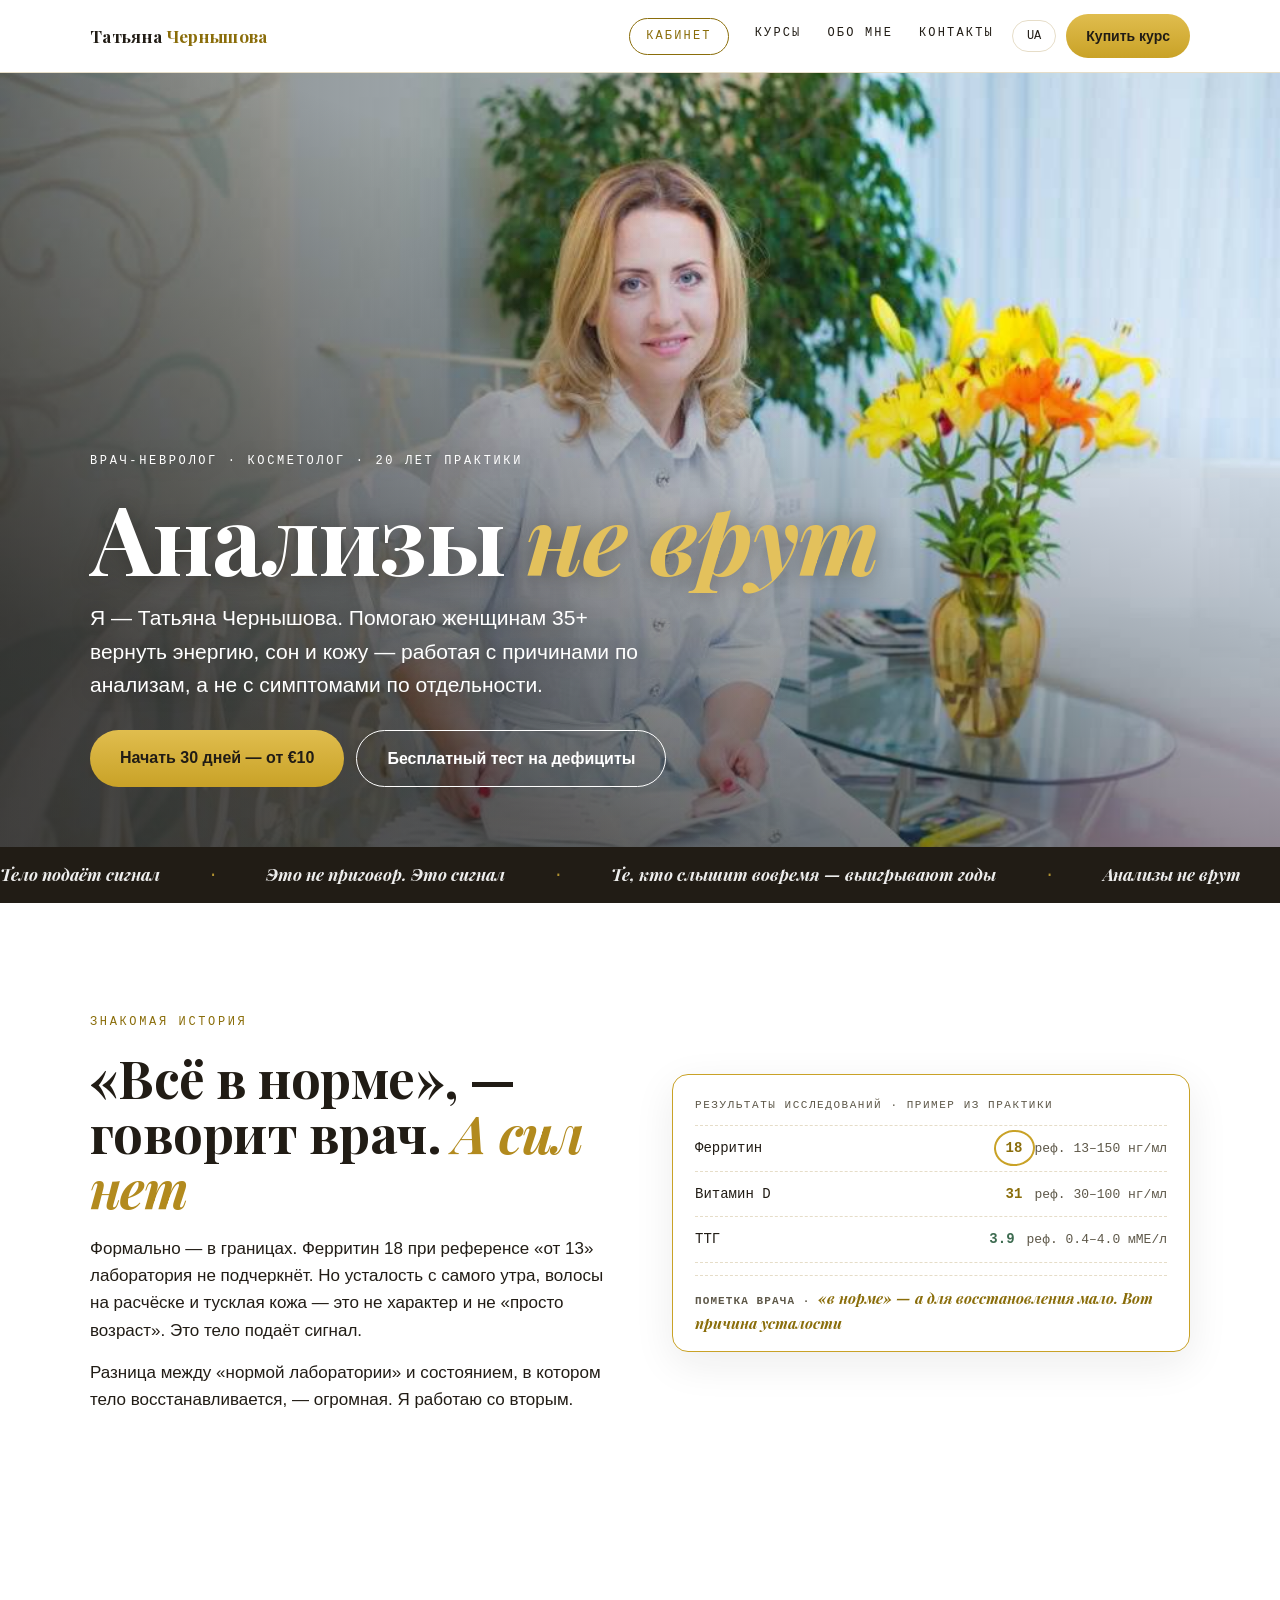
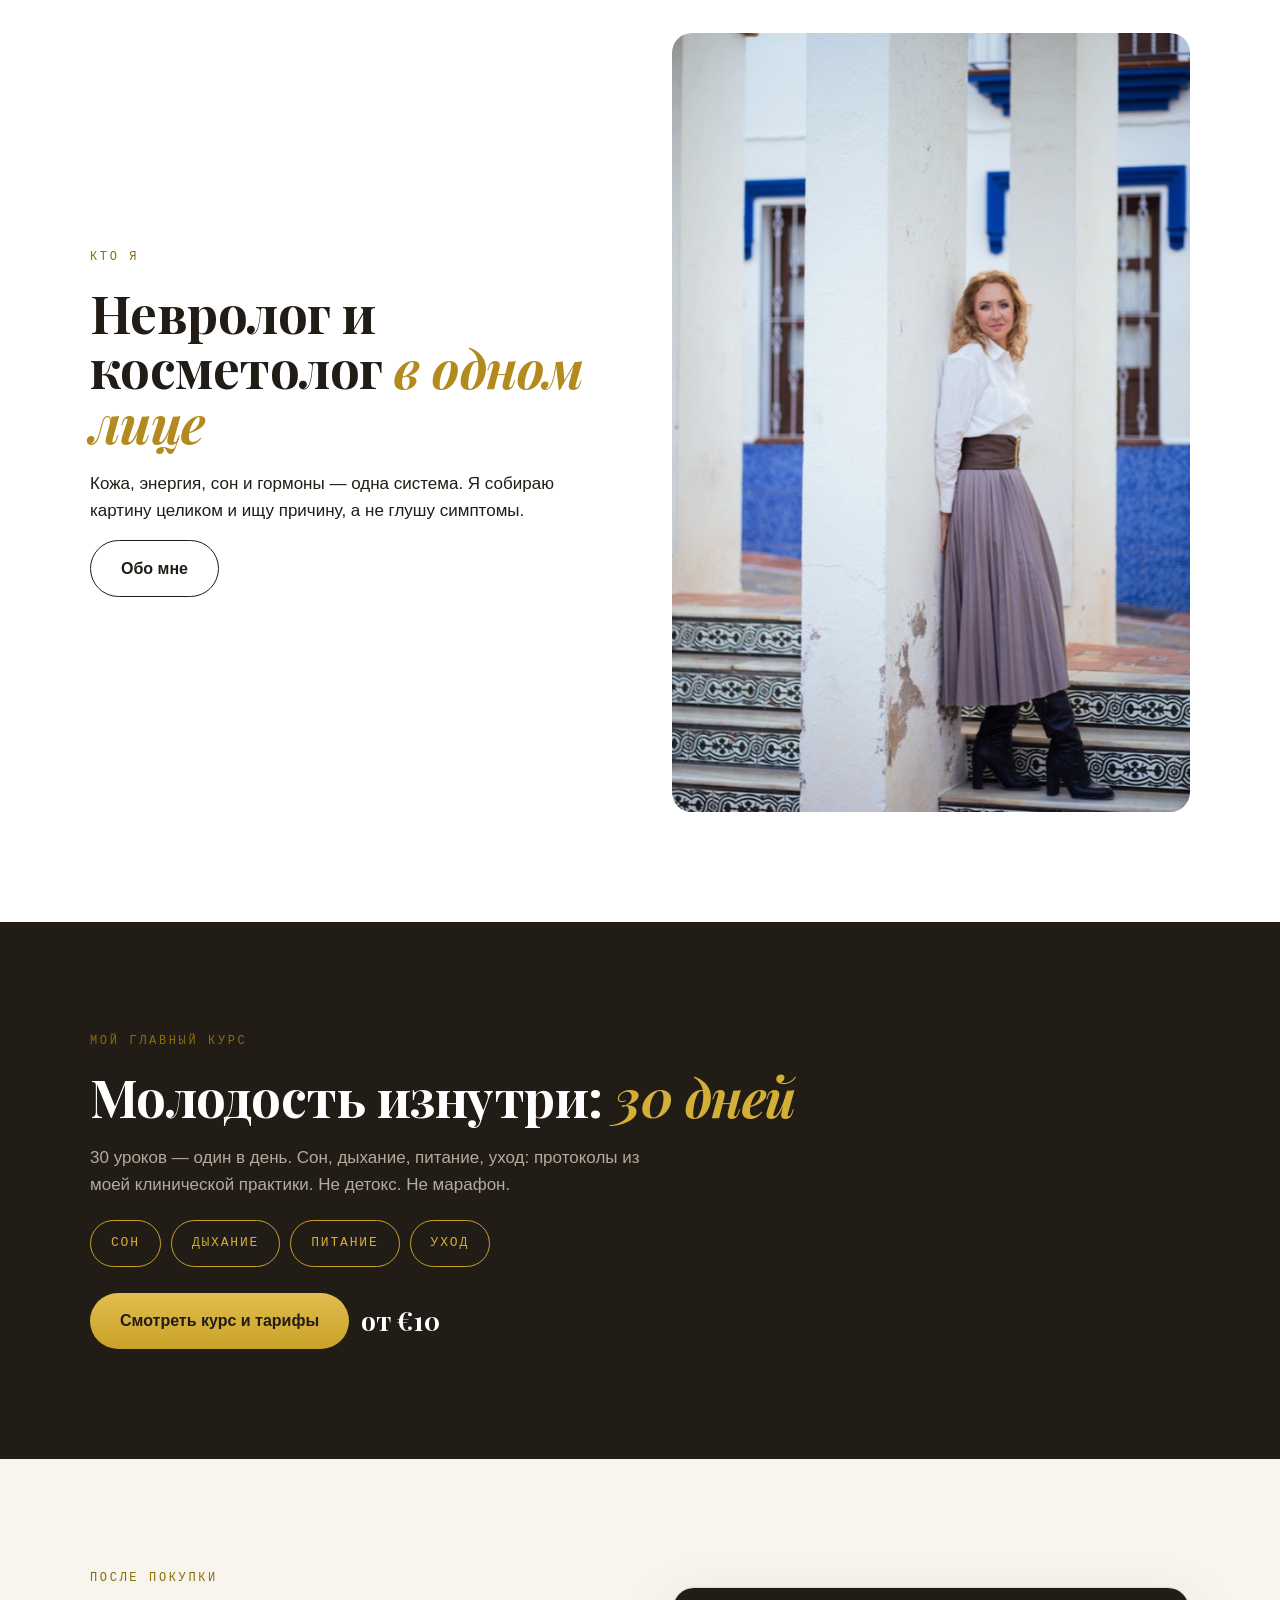
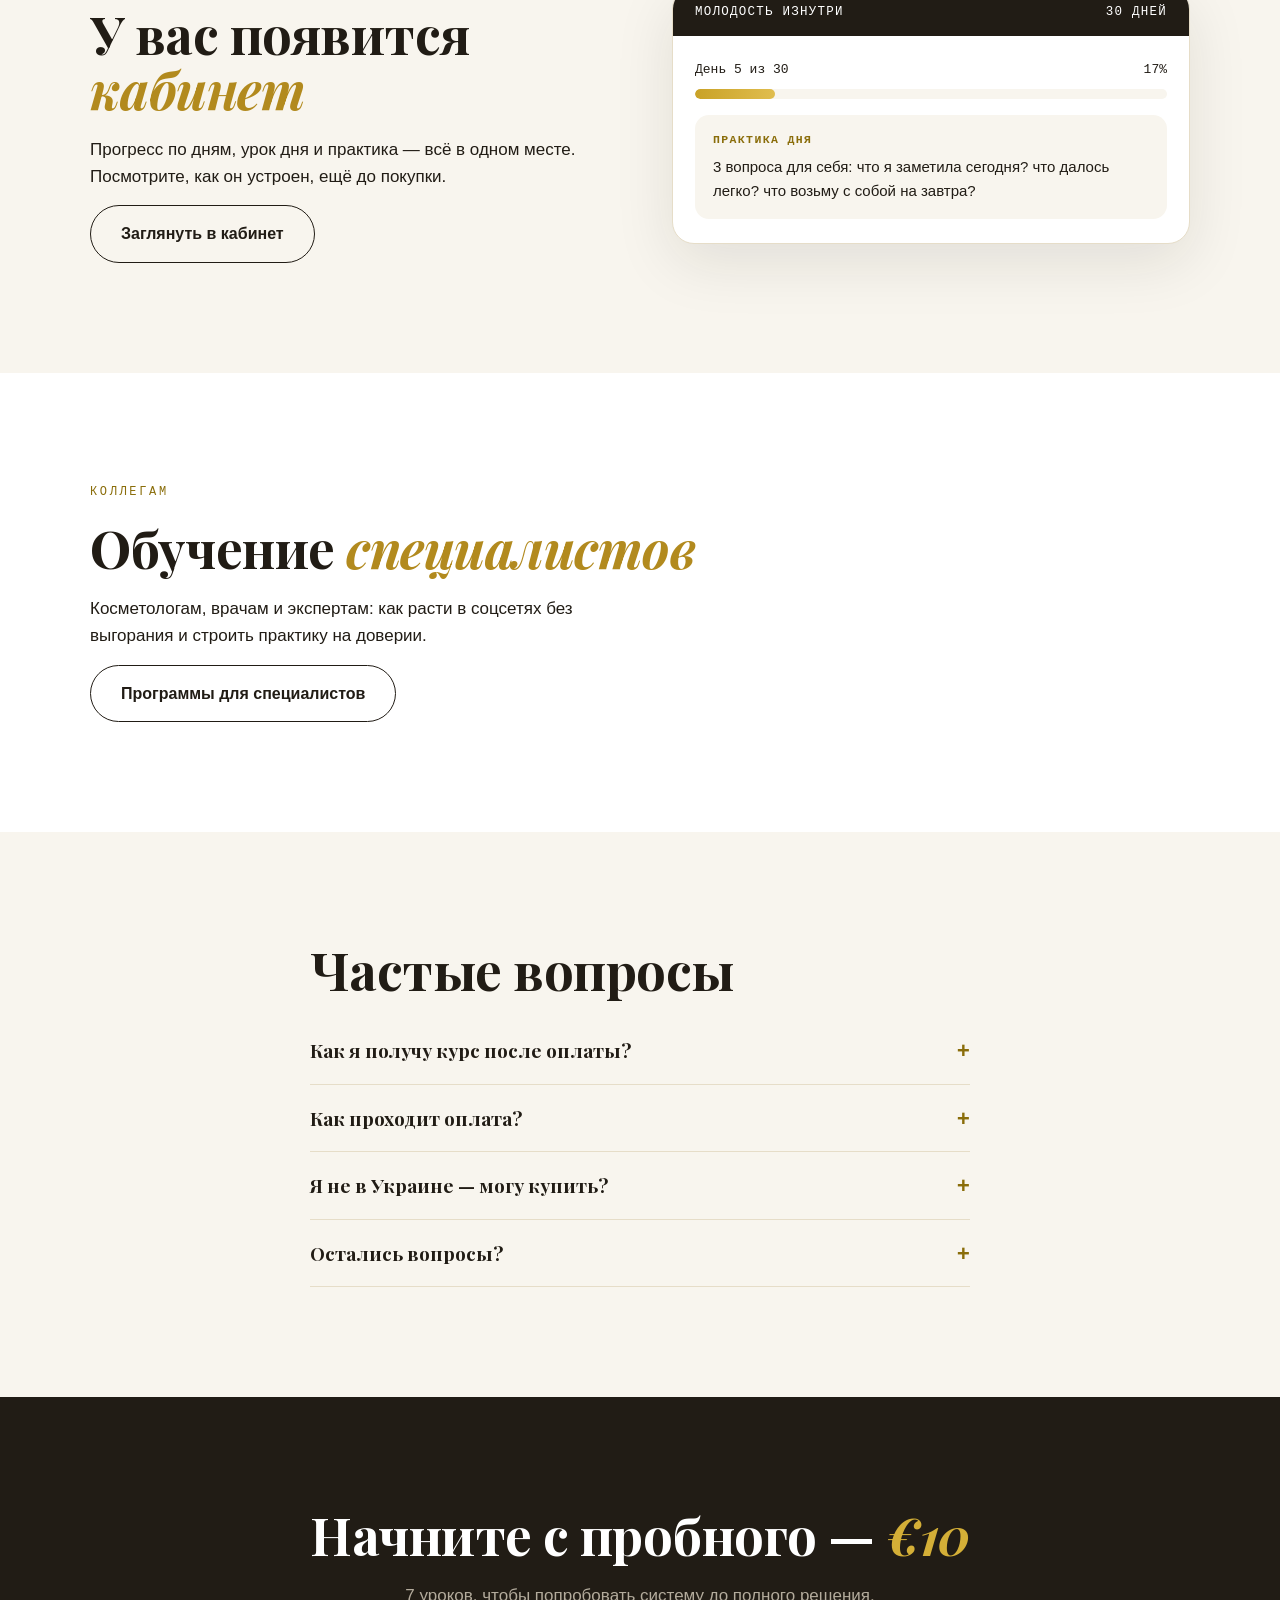
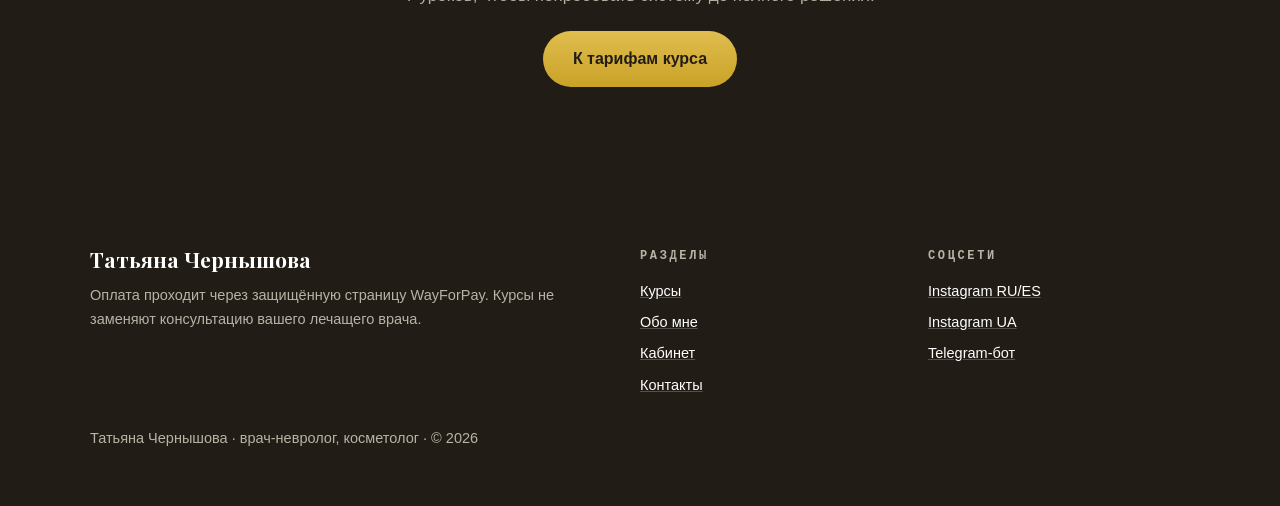
==== site/index.html @ 239d8d68 "Design signature (doctor's gold annotation on lab report) + CRO quick wins: price in hero CTA, fit/n" ====
<!DOCTYPE html>
<html lang="ru">
<head>
<meta charset="utf-8">
<meta name="viewport" content="width=device-width, initial-scale=1">
<title>Татьяна Чернышова — врач anti-age медицины</title>
<meta name="description" content="Врач-невролог и косметолог, 20 лет практики. Курсы и протоколы: энергия, сон, кожа — работа с причинами по анализам.">
<meta property="og:title" content="Татьяна Чернышова — врач anti-age медицины">
<meta property="og:description" content="Анализы не врут. Курс «Молодость изнутри: 30 дней» — протоколы из клинической практики.">
<meta property="og:image" content="https://andrii31che.github.io/chernyshova-shop/site/img/hero.jpg">
<meta property="og:url" content="https://andrii31che.github.io/chernyshova-shop/site/">
<meta property="og:type" content="website">
<link rel="icon" href="data:image/svg+xml,<svg xmlns='http://www.w3.org/2000/svg' viewBox='0 0 100 100'><text y='.9em' font-size='90'>🩺</text></svg>">
<link rel="icon" type="image/png" sizes="64x64" href="img/favicon.png">
<link rel="preload" href="fonts/playfair-normal-cyrillic.woff2" as="font" type="font/woff2" crossorigin>
<link rel="preload" href="fonts/playfair-normal-latin.woff2" as="font" type="font/woff2" crossorigin>
<link rel="stylesheet" href="style.css">
</head>
<body data-page="home">

<header class="top"><div class="wrap top-in">
  <a class="logo" data-keep-lang href="index.html">Татьяна <span>Чернышова</span></a>
  <nav class="main">
    <a class="nav-cab" data-keep-lang data-i18n="nav_cabinet" href="cabinet.html">Кабинет</a>
    <a data-keep-lang data-i18n="nav_courses" href="courses.html">Курсы</a>
    <a data-keep-lang data-i18n="nav_about" href="about.html">Обо мне</a>
    <a data-keep-lang data-i18n="nav_contacts" href="contacts.html">Контакты</a>
  </nav>
  <div class="top-cta">
    <button class="lang-t" id="lang-t" onclick="toggleLang()">UA</button>
    <a class="btn sm" data-keep-lang data-i18n="nav_buy" href="courses.html#tariffs">Купить курс</a>
    <button class="burger" onclick="openSheet()" aria-label="Меню"><i></i><i></i><i></i></button>
  </div>
</div></header>
<div class="sheet" id="sheet">
  <button class="close" onclick="closeSheet()" aria-label="Закрыть">×</button>
  <button class="lang-t" onclick="toggleLang()">UA</button>
  <a class="nav-cab" data-keep-lang data-i18n="nav_cabinet" href="cabinet.html">Кабинет</a>
  <a data-keep-lang data-i18n="nav_courses" href="courses.html">Курсы</a>
  <a data-keep-lang data-i18n="nav_about" href="about.html">Обо мне</a>
  <a data-keep-lang data-i18n="nav_contacts" href="contacts.html">Контакты</a>
</div>

<!-- hero: атмосферный кадр — лицо и кабинет, по паттерну топ-клиник -->
<div class="hero-full">
  <img class="bg" src="img/hero.jpg" alt="Татьяна Чернышова в своём кабинете" fetchpriority="high">
  <div class="wrap inner">
    <div class="eyebrow rise" data-i18n="h_eyebrow">Врач-невролог · косметолог · 20 лет практики</div>
    <h1 class="rise d1" data-i18n="h_h1">Анализы <em class="acc">не врут</em></h1>
    <p class="lead rise d2" data-i18n="h_lead">Я — Татьяна Чернышова. Помогаю женщинам 35+ вернуть энергию, сон и кожу — работая с причинами по анализам, а не с симптомами по отдельности.</p>
    <div class="cta-row rise d3">
      <a class="btn" data-keep-lang data-i18n="h_cta1" href="courses.html#tariffs">Начать 30 дней — от €10</a>
      <a class="btn ghost" data-i18n="h_cta2" href="https://t.me/dr_chernyshova_bot" target="_blank" rel="noopener" onclick="track('site_bot_click','hero')">Бесплатный тест на дефициты</a>
    </div>
  </div>
</div>

<!-- бегущая строка фирменных фраз -->
<div class="marquee" aria-hidden="true"><div class="track">
  <span data-i18n="mq2">Тело подаёт сигнал</span><b>·</b><span data-i18n="mq3">Это не приговор. Это сигнал</span><b>·</b><span data-i18n="mq4">Те, кто слышит вовремя — выигрывают годы</span><b>·</b><span data-i18n="mq1">Анализы не врут</span><b>·</b>
  <span data-i18n="mq2">Тело подаёт сигнал</span><b>·</b><span data-i18n="mq3">Это не приговор. Это сигнал</span><b>·</b><span data-i18n="mq4">Те, кто слышит вовремя — выигрывают годы</span><b>·</b><span data-i18n="mq1">Анализы не врут</span><b>·</b>
</div></div>

<!-- сигнатура: бланк анализов -->
<section>
  <div class="wrap split">
    <div>
      <div class="eyebrow" data-i18n="b_eyebrow">Знакомая история</div>
      <h2 data-i18n="b_h2">«Всё в норме», — говорит врач. <em class="acc">А сил нет</em></h2>
      <p data-i18n="b_p1">Формально — в границах. Ферритин 18 при референсе «от 13» лаборатория не подчеркнёт. Но усталость с самого утра, волосы на расчёске и тусклая кожа — это не характер и не «просто возраст». Это тело подаёт сигнал.</p>
      <p data-i18n="b_p2">Разница между «нормой лаборатории» и состоянием, в котором тело восстанавливается, — огромная. Я работаю со вторым.</p>
    </div>
    <div class="blank" aria-label="Пример бланка анализов">
      <div class="blank-head" data-i18n="b_head">Результаты исследований · пример из практики</div>
      <div class="blank-row"><span class="name" data-i18n="b_r1">Ферритин</span><span class="val low mark-val">18</span><span class="ref" data-i18n="b_ref1">реф. 13–150 нг/мл</span></div>
      <div class="blank-row"><span class="name" data-i18n="b_r2">Витамин D</span><span class="val low">31</span><span class="ref" data-i18n="b_ref2">реф. 30–100 нг/мл</span></div>
      <div class="blank-row"><span class="name" data-i18n="b_r3">ТТГ</span><span class="val ok">3.9</span><span class="ref" data-i18n="b_ref3">реф. 0.4–4.0 мМЕ/л</span></div>
      <p class="blank-note" data-i18n="b_note"><b>ПОМЕТКА ВРАЧА · </b> «в норме» — а для восстановления мало. Вот причина усталости</p>
    </div>
  </div>
</section>

<!-- о Татьяне тизер -->
<section>
  <div class="wrap split">
    <div>
      <div class="eyebrow" data-i18n="ab_eyebrow">Кто я</div>
      <h2 data-i18n="ab_h2">Невролог и косметолог <em class="acc">в одном лице</em></h2>
      <p data-i18n="ab_p">Кожа, энергия, сон и гормоны — одна система. Я собираю картину целиком и ищу причину, а не глушу симптомы.</p>
      <a class="btn ghost" data-keep-lang data-i18n="ab_btn" href="about.html">Обо мне</a>
    </div>
    <img src="img/about.jpg" alt="Татьяна Чернышова" style="border-radius:20px" loading="lazy">
  </div>
</section>

<!-- флагман -->
<section class="dark">
  <div class="wrap">
    <div class="eyebrow" data-i18n="fc_eyebrow">Мой главный курс</div>
    <h2 data-i18n="fc_h2">Молодость изнутри: <em class="acc">30 дней</em></h2>
    <p class="muted" style="max-width:560px" data-i18n="fc_p">30 уроков — один в день. Сон, дыхание, питание, уход: протоколы из моей клинической практики. Не детокс. Не марафон.</p>
    <div class="chips" style="margin-top:22px">
      <span class="chip" data-i18n="ch1">Сон</span><span class="chip" data-i18n="ch2">Дыхание</span><span class="chip" data-i18n="ch3">Питание</span><span class="chip" data-i18n="ch4">Уход</span>
    </div>
    <div class="cta-row" style="margin-top:26px; align-items:center">
      <a class="btn" data-keep-lang data-i18n="fc_btn" href="courses.html#tariffs">Смотреть курс и тарифы</a>
      <span class="display" style="font-size:26px" data-i18n="fc_price">от €10</span>
    </div>
  </div>
</section>

<!-- кабинет-тизер -->
<section class="tone">
  <div class="wrap split">
    <div>
      <div class="eyebrow" data-i18n="cabt_eyebrow">После покупки</div>
      <h2 data-i18n="cabt_h2">У вас появится <em class="acc">кабинет</em></h2>
      <p data-i18n="cabt_p">Прогресс по дням, урок дня и практика — всё в одном месте. Посмотрите, как он устроен, ещё до покупки.</p>
      <a class="btn ghost" data-keep-lang data-i18n="cabt_btn" href="cabinet.html">Заглянуть в кабинет</a>
    </div>
    <div class="cab-shell" aria-hidden="true">
      <div class="cab-bar"><span>Молодость изнутри</span><span>30 дней</span></div>
      <div class="cab-body">
        <div class="prog-label"><span data-i18n="k_day">День 5 из 30</span><span>17%</span></div>
        <div class="prog"><i style="width:17%"></i></div>
        <div class="hw"><b data-i18n="k_hw_b">Практика дня</b><span data-i18n="k_hw">3 вопроса для себя: что я заметила сегодня? что далось легко? что возьму с собой на завтра?</span></div>
      </div>
    </div>
  </div>
</section>


<!-- отзывы: включаются флагом SHOW_REVIEWS, когда придут реальные -->
<section id="reviews-sec" class="tone" hidden>
  <div class="wrap">
    <div class="eyebrow" data-i18n="r_eyebrow">Отзывы</div>
    <h2 data-i18n="r_h2">Что говорят <em class="acc">после курса</em></h2>
    <div class="tariffs" id="reviews-grid"></div>
  </div>
</section>

<!-- для специалистов -->
<section>
  <div class="wrap">
    <div class="eyebrow" data-i18n="pro_eyebrow">Коллегам</div>
    <h2 data-i18n="pro_h2">Обучение <em class="acc">специалистов</em></h2>
    <p style="max-width:560px" data-i18n="pro_p">Косметологам, врачам и экспертам: как расти в соцсетях без выгорания и строить практику на доверии.</p>
    <a class="btn ghost" data-keep-lang data-i18n="pro_btn" href="courses.html#pro">Программы для специалистов</a>
  </div>
</section>

<!-- FAQ -->
<section class="tone">
  <div class="wrap narrow faq">
    <h2 data-i18n="faq_h2">Частые вопросы</h2>
    <details><summary data-i18n="faq1_q">Как я получу курс после оплаты?</summary><p data-i18n="faq1_a">Доступ приходит в Telegram. Если после оплаты что-то не пришло — напишите в бот, разберёмся в тот же день.</p></details>
    <details><summary data-i18n="faq2_q">Как проходит оплата?</summary><p data-i18n="faq2_a">Банковской картой через защищённую страницу WayForPay. Данные карты видит только платёжная система.</p></details>
    <details><summary data-i18n="faq3_q">Я не в Украине — могу купить?</summary><p data-i18n="faq3_a">Оплата — банковской картой через WayForPay. Если карта из вашей страны не проходит — напишите в бот, подберём способ.</p></details>
    <details><summary data-i18n="faq4_q">Остались вопросы?</summary><p data-i18n="faq4_a">Напишите в бот — я или моя команда ответим.</p></details>
  </div>
</section>

<section class="dark">
  <div class="wrap" style="text-align:center">
    <h2 data-i18n="fin_h2">Начните с пробного — <em class="acc">€10</em></h2>
    <p class="muted" style="max-width:520px; margin:0 auto 22px" data-i18n="fin_p">7 уроков, чтобы попробовать систему до полного решения.</p>
    <a class="btn" data-keep-lang data-i18n="fin_btn" href="courses.html#tariffs">К тарифам курса</a>
  </div>
</section>

<footer>
  <div class="wrap">
    <div class="cols">
      <div>
        <div class="f-logo">Татьяна Чернышова</div>
        <p style="margin-top:8px" data-i18n="f_note">Оплата проходит через защищённую страницу WayForPay. Курсы не заменяют консультацию вашего лечащего врача.</p>
      </div>
      <div>
        <b class="eyebrow eyebrow--dim" data-i18n="f_nav">Разделы</b>
        <ul>
          <li><a data-keep-lang data-i18n="nav_courses" href="courses.html">Курсы</a></li>
          <li><a data-keep-lang data-i18n="nav_about" href="about.html">Обо мне</a></li>
          <li><a data-keep-lang data-i18n="nav_cabinet" href="cabinet.html">Кабинет</a></li>
          <li><a data-keep-lang data-i18n="nav_contacts" href="contacts.html">Контакты</a></li>
        </ul>
      </div>
      <div>
        <b class="eyebrow eyebrow--dim" data-i18n="f_soc">Соцсети</b>
        <ul>
          <li><a href="https://www.instagram.com/doctor.chernyshova_spain" target="_blank" rel="noopener">Instagram RU/ES</a></li>
          <li><a href="https://www.instagram.com/doctor.chernyshovatatiana" target="_blank" rel="noopener">Instagram UA</a></li>
          <li><a href="https://t.me/dr_chernyshova_bot" target="_blank" rel="noopener" onclick="track('site_bot_click','footer')">Telegram-бот</a></li>
        </ul>
      </div>
    </div>
    <p>Татьяна Чернышова · врач-невролог, косметолог · © 2026</p>
  </div>
</footer>

<script src="app.js"></script>
<script>
/* Отзывы: SHOW_REVIEWS=true когда Татьяна пришлёт реальные (заменить тексты!) */
const SHOW_REVIEWS = false;
const REVIEWS = {
  ru: [
    { q: "Пришла из-за усталости и выпадения волос. Через месяц по протоколу ферритин с 18 до 47, энергия вернулась. Впервые врач объяснил, ЧТО значат мои анализы.", a: "Елена, 44", demo: true },
    { q: "Думала, отёки и тусклая кожа — это просто возраст. Оказалось — щитовидка. Я как будто на 5 лет назад вернулась.", a: "Оксана, 39", demo: true },
    { q: "Купила пробный за €10, на третьем уроке поняла, что беру полный.", a: "Марина, 47", demo: true },
  ],
  ua: [
    { q: "Прийшла через втому й випадіння волосся. За місяць за протоколом феритин з 18 до 47, енергія повернулася. Вперше лікар пояснив, ЩО означають мої аналізи.", a: "Олена, 44", demo: true },
    { q: "Думала, набряки й тьмяна шкіра — це просто вік. Виявилося — щитоподібна. Я ніби на 5 років назад повернулася.", a: "Оксана, 39", demo: true },
    { q: "Купила пробний за €10, на третьому уроці зрозуміла, що беру повний.", a: "Марина, 47", demo: true },
  ],
};
function renderReviews() {
  const sec = document.getElementById("reviews-sec");
  if (!SHOW_REVIEWS) { sec.hidden = true; return; }
  sec.hidden = false;
  const grid = document.getElementById("reviews-grid");
  grid.replaceChildren();
  REVIEWS[lang].forEach(function (r) {
    const c = document.createElement("div"); c.className = "tariff";
    const q = document.createElement("p"); q.style.cssText = "font-family:var(--serif);font-style:italic;font-size:17px;flex:1";
    q.textContent = "«" + r.q + "»";
    const a = document.createElement("span"); a.className = "t-name"; a.textContent = r.a + (r.demo ? " · пример" : "");
    c.append(q, a);
    grid.append(c);
  });
}
renderReviews();
const _tl2 = toggleLang; toggleLang = function () { _tl2(); renderReviews(); };
</script>
</body>
</html>
---- site/style.css ----
@font-face {
  font-family: 'Playfair Display';
  font-style: italic;
  font-weight: 700;
  font-display: swap;
  src: url('fonts/playfair-italic-cyrillic.woff2') format('woff2');
  unicode-range: U+0301, U+0400-045F, U+0490-0491, U+04B0-04B1, U+2116;
}
@font-face {
  font-family: 'Playfair Display';
  font-style: italic;
  font-weight: 700;
  font-display: swap;
  src: url('fonts/playfair-italic-latin.woff2') format('woff2');
  unicode-range: U+0000-00FF, U+0131, U+0152-0153, U+02BB-02BC, U+02C6, U+02DA, U+02DC, U+0304, U+0308, U+0329, U+2000-206F, U+20AC, U+2122, U+2191, U+2193, U+2212, U+2215, U+FEFF, U+FFFD;
}
@font-face {
  font-family: 'Playfair Display';
  font-style: normal;
  font-weight: 700;
  font-display: swap;
  src: url('fonts/playfair-normal-cyrillic.woff2') format('woff2');
  unicode-range: U+0301, U+0400-045F, U+0490-0491, U+04B0-04B1, U+2116;
}
@font-face {
  font-family: 'Playfair Display';
  font-style: normal;
  font-weight: 700;
  font-display: swap;
  src: url('fonts/playfair-normal-latin.woff2') format('woff2');
  unicode-range: U+0000-00FF, U+0131, U+0152-0153, U+02BB-02BC, U+02C6, U+02DA, U+02DC, U+0304, U+0308, U+0329, U+2000-206F, U+20AC, U+2122, U+2191, U+2193, U+2212, U+2215, U+FEFF, U+FFFD;
}
/* Татьяна Чернышова — дизайн-система сайта
   Палитра: нейтральная база + ОДИН акцент (бордо), по паттерну топ-клиник */
:root {
  --paper: #ffffff;      /* база: белый люкс */
  --paper-2: #f8f5ee;    /* айвори-тон секций */
  --card: #ffffff;
  --ink: #211c15;
  --ink-soft: #5d5748;
  --accent: #8a6d0a;     /* золото для мелкого текста (AA 4.9:1) */
  --accent-ink: #6f5808;
  --gold-l: #b28a1e;     /* яркое золото: крупный текст, цены (large-text 3.2:1) */
  --gold: #c9a227;       /* сияющее золото: декор, рамки */
  --gold-dark: #d4af37;  /* золото на тёмном */
  --line: #e6ddc8;
  --serif: "Playfair Display", Georgia, "Times New Roman", serif;
  --sans: -apple-system, BlinkMacSystemFont, "Segoe UI", Roboto, sans-serif;
  --mono: ui-monospace, "SF Mono", Menlo, Consolas, monospace;
}
* { margin: 0; padding: 0; box-sizing: border-box; }
html { scroll-behavior: smooth; }
body {
  font-family: var(--sans); background: var(--paper); color: var(--ink);
  font-size: 17px; line-height: 1.6; -webkit-font-smoothing: antialiased;
}
img { max-width: 100%; display: block; }
a { color: var(--accent); }
.wrap { max-width: 1140px; margin: 0 auto; padding: 0 20px; }
.narrow { max-width: 700px; }

/* ── типографика ── */
h1, h2, h3, .display { font-family: var(--serif); font-weight: 700; letter-spacing: -.01em; }
h1 { font-size: clamp(42px, 10vw, 96px); line-height: .98; }
h2 { font-size: clamp(30px, 5.5vw, 52px); line-height: 1.06; margin-bottom: 20px; }
h3 { font-size: 24px; margin-bottom: 8px; }
em.acc { font-style: italic; color: var(--gold-l); }
p { margin-bottom: 15px; }
p:last-child { margin-bottom: 0; }
.muted { color: var(--ink-soft); }
.eyebrow {
  font-family: var(--mono); font-size: 12px; letter-spacing: .22em;
  text-transform: uppercase; color: var(--accent); margin-bottom: 18px;
}

/* ── шапка: капслок-нав + sticky CTA ── */
header.top {
  position: sticky; top: 0; z-index: 40;
  background: color-mix(in srgb, var(--paper) 92%, transparent);
  backdrop-filter: blur(10px); -webkit-backdrop-filter: blur(10px);
  border-bottom: 1px solid var(--line);
}
.top-in { display: flex; align-items: center; gap: 18px; padding-block: 14px; }
.logo { font-family: var(--serif); font-weight: 700; font-size: 17px; color: var(--ink); text-decoration: none; letter-spacing: .02em; white-space: nowrap; }
.logo span { color: var(--accent); }
nav.main { display: none; gap: 26px; margin-left: auto; }
nav.main a {
  font-family: var(--mono); font-size: 12px; letter-spacing: .18em; text-transform: uppercase;
  color: var(--ink); text-decoration: none; padding: 6px 0; border-bottom: 2px solid transparent;
}
nav.main a:hover { border-color: var(--line); }
nav.main a.here { border-color: var(--accent); color: var(--accent); }
nav.main a.nav-cab {
  border: 1.5px solid var(--accent); border-radius: 999px; padding: 8px 16px;
  color: var(--accent); border-bottom-width: 1.5px;
}
nav.main a.nav-cab:hover { background: var(--accent); color: #fff; border-color: var(--accent); }
.top-cta { margin-left: auto; display: flex; align-items: center; gap: 10px; }
.lang-t {
  font-family: var(--mono); font-size: 12px; cursor: pointer; border: 1px solid var(--line);
  background: transparent; color: var(--ink); border-radius: 999px; padding: 8px 14px;
}
.burger { display: inline-flex; flex-direction: column; gap: 5px; background: none; border: none; cursor: pointer; padding: 8px; }
.burger i { width: 22px; height: 2px; background: var(--ink); display: block; }
@media (min-width: 920px) {
  nav.main { display: flex; }
  .burger { display: none; }
  .top-cta { margin-left: 0; }
}
@media (max-width: 559px) {
  .top .lang-t { display: none; }
  .top-in { gap: 10px; }
  .logo { font-size: 15px; }
  .top .btn.sm { padding: 10px 16px; font-size: 13.5px; }
}
/* мобильное меню */
.sheet {
  position: fixed; inset: 0; background: var(--paper); z-index: 60; display: none;
  flex-direction: column; padding: 20px; gap: 6px;
}
.sheet.open { display: flex; }
.sheet .close { align-self: flex-end; font-size: 30px; background: none; border: none; cursor: pointer; color: var(--ink); padding: 6px 12px; }
.sheet a {
  font-family: var(--serif); font-size: 34px; color: var(--ink); text-decoration: none;
  padding: 14px 6px; border-bottom: 1px solid var(--line);
}
.sheet a.here { color: var(--accent); }

/* ── кнопки ── */
.btn {
  display: inline-block; text-decoration: none; text-align: center; cursor: pointer; white-space: nowrap;
  background: linear-gradient(180deg, #e0bd4e, #c9a227); color: var(--ink); font-weight: 700; font-size: 16px; font-family: var(--sans);
  padding: 15px 30px; border-radius: 999px; border: none; transition: filter .15s, transform .15s;
}
.btn:hover { filter: brightness(.94); transform: translateY(-1px); }
.btn.ghost { background: transparent; color: var(--ink); border: 1.5px solid var(--ink); }
.btn.ghost:hover { background: var(--ink); color: var(--paper); }
.btn.sm { padding: 11px 20px; font-size: 14px; }
.btn.block { display: block; width: 100%; }
.btn:focus-visible, .lang-t:focus-visible, a:focus-visible, summary:focus-visible, .burger:focus-visible {
  outline: 3px solid var(--accent); outline-offset: 2px;
}

/* ── hero главной: атмосферный кадр во весь экран ── */
.hero-full { position: relative; min-height: 86svh; display: flex; align-items: flex-end; overflow: hidden; }
.hero-full img.bg { position: absolute; inset: 0; width: 100%; height: 100%; object-fit: cover; object-position: 62% 20%; }
@media (max-width: 719px) { .hero-full img.bg { object-position: 35% 12%; } }
@media (max-width: 919px) {
  .hero-full::after {
    background: linear-gradient(90deg, rgba(28,26,23,.55), rgba(28,26,23,.08) 70%),
                linear-gradient(200deg, rgba(28,26,23,.05) 22%, rgba(28,26,23,.78) 80%);
  }
}
.hero-full::after {
  content: ""; position: absolute; inset: 0;
  background: linear-gradient(90deg, rgba(28,26,23,.5), rgba(28,26,23,0) 62%),
              linear-gradient(200deg, rgba(28,26,23,0) 30%, rgba(28,26,23,.66) 82%);
}
.hero-full .inner { position: relative; z-index: 2; color: var(--paper); padding: 56px 20px 60px; width: 100%; }
.hero-full .eyebrow { color: var(--paper); opacity: .85; }
.hero-full h1 { max-width: 800px; }
.hero-full h1 em.acc { color: #e3c15c; }
.hero-full .lead { font-size: clamp(17px, 2.4vw, 21px); max-width: 560px; margin-top: 18px; opacity: .94; }
.hero-full .cta-row { margin-top: 28px; }
.hero-full .btn.ghost { color: var(--paper); border-color: var(--paper); }
.hero-full .btn.ghost:hover { background: var(--paper); color: var(--ink); }
.cta-row { display: flex; flex-wrap: wrap; gap: 12px; }

/* ── бегущая строка якорей ── */
.marquee { background: var(--ink); color: var(--paper); overflow: hidden; padding: 14px 0; }
.marquee .track { display: flex; gap: 48px; white-space: nowrap; animation: mq 45s linear infinite; width: max-content; }
.marquee span { font-family: var(--serif); font-style: italic; font-size: 17px; opacity: .92; }
.marquee b { color: var(--gold-dark); opacity: .8; font-family: var(--mono); font-weight: 400; }
@keyframes mq { from { transform: translateX(0); } to { transform: translateX(-50%); } }
@media (prefers-reduced-motion: reduce) { .marquee .track { animation: none; } }

/* ── секции ── */
section { padding: clamp(60px, 9vw, 110px) 0; }
section.tone { background: var(--paper-2); }
section.dark { background: var(--ink); color: var(--paper); }
section.dark .muted { color: #b3ab9c; }
section.dark h2 em.acc { color: var(--gold-dark); }

/* ── бланк анализов (сигнатура) ── */
.blank {
  background: var(--card); border: 1px solid var(--gold); border-radius: 16px;
  padding: 22px 22px 16px; font-family: var(--mono); font-size: 14px;
  box-shadow: 0 12px 40px rgba(28,26,23,.08); max-width: 560px;
}
.blank-head { font-size: 11px; letter-spacing: .14em; text-transform: uppercase; color: var(--ink-soft); border-bottom: 1px dashed var(--line); padding-bottom: 10px; }
.blank-row { display: flex; align-items: baseline; gap: 12px; padding: 11px 0; border-bottom: 1px dashed var(--line); }
.blank-row:last-child { border-bottom: none; }
.blank-row .name { flex: 1; }
.blank-row .val { font-weight: 700; }
.blank-row .ref { color: var(--ink-soft); font-size: 13px; }
.val.low { color: var(--accent); }
.val.ok { color: #3d6b50; }
.split { display: grid; gap: 34px; align-items: center; }
@media (min-width: 760px) { .split { grid-template-columns: 1fr 1fr; gap: 44px; } }
@media (min-width: 1020px) { .split { gap: 64px; } }

/* ── карточки курсов (флип по референсу Skinney) ── */
.grid-2 { display: grid; gap: 18px; }
@media (min-width: 720px) { .grid-2 { grid-template-columns: 1fr 1fr; } }
.flip { perspective: 1200px; min-height: 240px; }
.flip-in { position: relative; display: grid; width: 100%; min-height: 240px; transition: transform .55s; transform-style: preserve-3d; }
.flip:hover .flip-in, .flip.tapped .flip-in, .flip:focus-within .flip-in { transform: rotateY(180deg); }
.face {
  grid-area: 1 / 1; backface-visibility: hidden; -webkit-backface-visibility: hidden;
  border-radius: 18px; padding: 24px; display: flex; flex-direction: column;
}
.face.front { background: var(--card); border: 1px solid var(--line); }
.face.back { background: var(--ink); color: var(--paper); transform: rotateY(180deg); }
.face .top-row { display: flex; justify-content: space-between; align-items: baseline; gap: 10px; margin-bottom: 10px; }
.face .price { font-family: var(--serif); font-size: 24px; font-weight: 700; color: var(--gold-l); }
.face .price--note { font-family: var(--mono); font-size: 12.5px; max-width: 140px; text-align: right; }
.face.back .price { color: var(--gold-dark); }
.face .desc { color: var(--ink-soft); font-size: 15px; flex: 1; }
.face.back .desc { color: #cfc8bb; }
.face .hint-flip { font-family: var(--mono); font-size: 12px; letter-spacing: .14em; text-transform: uppercase; color: var(--accent); margin-top: 14px; border: 1px solid var(--line); border-radius: 999px; padding: 6px 14px; align-self: flex-start; }
.face ul { list-style: none; margin: 0 0 14px; }
.face li { padding: 3px 0 3px 18px; position: relative; font-size: 14.5px; }
.face li::before { content: "—"; position: absolute; left: 0; color: var(--gold-dark); }

/* ── тарифы ── */
.tariffs { display: grid; gap: 16px; margin-top: 30px; }
@media (max-width: 919px) { .tariffs { max-width: 640px; } }
@media (min-width: 920px) { .tariffs { grid-template-columns: repeat(3, 1fr); align-items: stretch; } }
.tariff { background: var(--card); border: 1px solid var(--line); border-radius: 20px; padding: 26px; position: relative; display: flex; flex-direction: column; }
.tariff.featured { border: 2px solid var(--gold); box-shadow: 0 18px 50px rgba(138,106,38,.18); }
.tariff .t-badge {
  position: absolute; top: -13px; left: 22px; background: var(--accent); color: #fff;
  font-family: var(--mono); font-size: 12px; letter-spacing: .12em; text-transform: uppercase;
  padding: 5px 12px; border-radius: 999px;
}
.tariff .t-name { font-family: var(--mono); font-size: 12px; letter-spacing: .18em; text-transform: uppercase; color: var(--ink-soft); }
.tariff .t-price { font-family: var(--serif); font-size: 44px; font-weight: 700; margin: 8px 0 4px; }
.tariff.featured .t-price { color: var(--gold-l); }
.tariff ul { list-style: none; margin: 14px 0 20px; flex: 1; }
.tariff li { padding: 5px 0 5px 22px; position: relative; font-size: 15px; }
.tariff li::before { content: "—"; position: absolute; left: 0; color: var(--accent); }

/* ── кабинет ── */
.cab-shell { background: var(--card); border: 1px solid var(--line); border-radius: 22px; overflow: hidden; box-shadow: 0 18px 60px rgba(28,26,23,.1); }
.cab-bar { background: var(--ink); color: var(--paper); padding: 14px 22px; display: flex; justify-content: space-between; align-items: center; font-family: var(--mono); font-size: 12.5px; letter-spacing: .1em; text-transform: uppercase; }
.cab-body { padding: 24px 22px; }
.prog-label { display: flex; justify-content: space-between; font-family: var(--mono); font-size: 13px; margin-bottom: 8px; }
.prog { height: 10px; background: var(--paper-2); border-radius: 999px; overflow: hidden; }
.prog i { display: block; height: 100%; background: linear-gradient(90deg, #c9a227, #e0bd4e); border-radius: 999px; transition: width .4s; }
.day-list { list-style: none; margin-top: 20px; }
.day-list li { display: flex; gap: 12px; align-items: center; padding: 12px 4px; border-bottom: 1px dashed var(--line); font-size: 15.5px; }
.day-list li:last-child { border-bottom: none; }
.day-list .n { font-family: var(--mono); font-size: 12px; color: var(--accent); min-width: 52px; }
.day-list .st { margin-left: auto; font-family: var(--mono); font-size: 12px; color: var(--ink-soft); }
.day-list li:not(.lock) .st { border: 1px solid #ad861c; border-radius: 999px; padding: 4px 12px; }
.day-list li.done .st { border-color: #3d6b50; }
.day-list li.done .st { color: #3d6b50; }
.day-list li.lock { opacity: .45; }
.hw { background: var(--paper-2); border-radius: 14px; padding: 16px 18px; margin-top: 16px; font-size: 15px; }
.hw b { display: block; font-family: var(--mono); font-size: 11.5px; letter-spacing: .12em; text-transform: uppercase; color: var(--accent); margin-bottom: 6px; }

/* ── факты, FAQ, футер ── */
.fact-list { list-style: none; }
.fact-list li { display: flex; gap: 16px; align-items: baseline; padding: 13px 0; border-bottom: 1px solid var(--line); font-size: 16.5px; }
.fact-list .m { font-family: var(--mono); font-size: 12px; color: var(--accent); }
.faq details { border-bottom: 1px solid var(--line); padding: 18px 0; }
.faq summary { cursor: pointer; font-family: var(--serif); font-weight: 700; font-size: 19px; list-style: none; position: relative; padding-right: 30px; }
.faq summary::after { content: "+"; position: absolute; right: 0; top: 0; font-family: var(--mono); color: var(--accent); font-size: 22px; }
.faq details[open] summary::after { content: "–"; }
.faq details p { margin-top: 12px; font-size: 17px; color: var(--ink-soft); }
footer { background: var(--ink); color: #b9b2a6; padding: 46px 0 56px; font-size: 14.5px; }
footer a { color: var(--paper); text-decoration-color: #55504a; }
footer .cols { display: grid; gap: 26px; margin-bottom: 26px; }
@media (min-width: 720px) { footer .cols { grid-template-columns: 2fr 1fr 1fr; } }
footer .f-logo { font-family: var(--serif); font-size: 21px; color: var(--paper); }
footer ul { list-style: none; margin-top: 10px; }
footer li { padding: 4px 0; }

/* ── модалка ── */
.modal-bg { position: fixed; inset: 0; background: rgba(28,26,23,.6); display: none; align-items: flex-end; justify-content: center; z-index: 70; padding: 16px; }
.modal-bg.open { display: flex; }
.modal { background: var(--card); border-radius: 20px; padding: 26px 22px; max-width: 460px; width: 100%; }
.modal h3 { font-size: 22px; margin-bottom: 10px; }
.modal p { font-size: 15px; color: var(--ink-soft); }
.modal .btn { margin-top: 10px; }
.modal .skip { display: block; text-align: center; margin-top: 12px; background: none; border: none; color: var(--ink-soft); font-size: 14px; cursor: pointer; width: 100%; }
@media (min-width: 560px) { .modal-bg { align-items: center; } }

/* появление при загрузке */
@keyframes rise { from { opacity: 0; transform: translateY(14px); } to { opacity: 1; transform: none; } }
.rise { animation: rise .6s ease both; }
.rise.d1 { animation-delay: .1s; } .rise.d2 { animation-delay: .2s; } .rise.d3 { animation-delay: .3s; }
@media (prefers-reduced-motion: reduce) { .rise { animation: none; } html { scroll-behavior: auto; } .flip-in { transition: none; } }

/* ── утилитарные классы (вместо инлайнов) ── */
.h1-sub { font-size: clamp(38px, 7vw, 72px); }
.eyebrow--dim { color: #b9b2a6; }
.btn.on-dark { color: var(--paper); border-color: var(--paper); }
.btn.on-dark:hover { background: var(--paper); color: var(--ink); }
.chips { display: flex; flex-wrap: wrap; gap: 10px; align-content: center; }
.chip {
  font-family: var(--mono); font-size: 13px; letter-spacing: .14em; text-transform: uppercase;
  border: 1px solid var(--gold); border-radius: 999px; padding: 12px 20px; color: var(--gold-dark);
}

/* ── личный кабинет ── */
.cart-n { color: inherit; }
.lk-grid { display: grid; gap: 18px; }
@media (min-width: 760px) { .lk-grid { grid-template-columns: 1fr 1fr; align-items: start; } }
.lk-card { background: var(--card); border: 1px solid var(--line); border-radius: 20px; padding: 24px; }
.lk-card h2 { font-size: 24px; }
.lk-card .field { display: flex; gap: 10px; margin-top: 12px; }
.lk-card input[type=text] {
  flex: 1; font: inherit; padding: 12px 16px; border: 1px solid #ad861c;
  border-radius: 999px; background: var(--paper); color: var(--ink); min-width: 0;
}
.lk-card input[type=text]:focus-visible { outline: 3px solid var(--accent); outline-offset: 1px; }
.hw-form textarea {
  width: 100%; font: inherit; font-size: 15px; padding: 12px 14px; margin: 6px 0 14px;
  border: 1px solid #ad861c; border-radius: 14px; background: var(--paper);
  color: var(--ink); resize: vertical; min-height: 64px;
}
.hw-form label { font-family: var(--mono); font-size: 12px; letter-spacing: .08em; text-transform: uppercase; color: var(--ink-soft); }
.cart-row { display: flex; align-items: baseline; gap: 12px; padding: 12px 0; border-bottom: 1px dashed var(--line); }
.cart-row .nm { flex: 1; }
.cart-row .pr { font-family: var(--serif); font-weight: 700; white-space: nowrap; }
.cart-row .rm { background: none; border: none; color: var(--ink-soft); cursor: pointer; font-size: 13px; text-decoration: underline; }
.tag-demo { font-family: var(--mono); font-size: 12px; letter-spacing: .1em; text-transform: uppercase; background: var(--paper-2); border: 1px solid var(--gold); border-radius: 8px; padding: 3px 8px; color: var(--ink-soft); }

/* ── сигнатура: пометка врача на бланке ── */
.blank { position: relative; overflow: visible; }
.mark-val { position: relative; display: inline-block; }
.mark-val::after {
  content: ""; position: absolute; inset: -7px -12px;
  border: 2.5px solid var(--gold); border-radius: 50%;
  transform: rotate(-4deg); pointer-events: none;
}
.blank-note {
  font-family: var(--serif); font-style: italic; font-size: 15px;
  color: var(--accent); margin-top: 12px; padding-top: 10px;
  border-top: 1px dashed var(--line);
}
.blank-note b { font-family: var(--mono); font-style: normal; font-size: 11px; letter-spacing: .1em; color: var(--ink-soft); }
.hero-full .inner { text-shadow: 0 1px 22px rgba(28,26,23,.45); }
.hero-full .btn { text-shadow: none; }

/* ── CRO: кому подходит + доверие у оплаты ── */
.fit { display: grid; grid-template-columns: 1fr; gap: 14px; margin: 26px 0 8px; }
@media (min-width: 640px) { .fit { grid-template-columns: 1fr 1fr; } }
.fit .col { background: var(--card); border: 1px solid var(--line); border-radius: 16px; padding: 18px; }
.fit h3 { font-family: var(--sans); font-size: 15px; font-weight: 700; margin-bottom: 6px; }
.fit ul { list-style: none; }
.fit li { padding: 5px 0 5px 26px; position: relative; font-size: 15px; }
.fit .yes li::before { content: "✓"; position: absolute; left: 0; color: var(--accent); font-weight: 700; }
.fit .no li::before { content: "—"; position: absolute; left: 0; color: var(--ink-soft); }
.trust-strip {
  font-family: var(--mono); font-size: 12px; letter-spacing: .12em; text-transform: uppercase;
  color: var(--ink-soft); margin: 6px 0 4px;
}
.pay-note { font-size: 12.5px; color: var(--ink-soft); text-align: center; margin-top: 8px; }
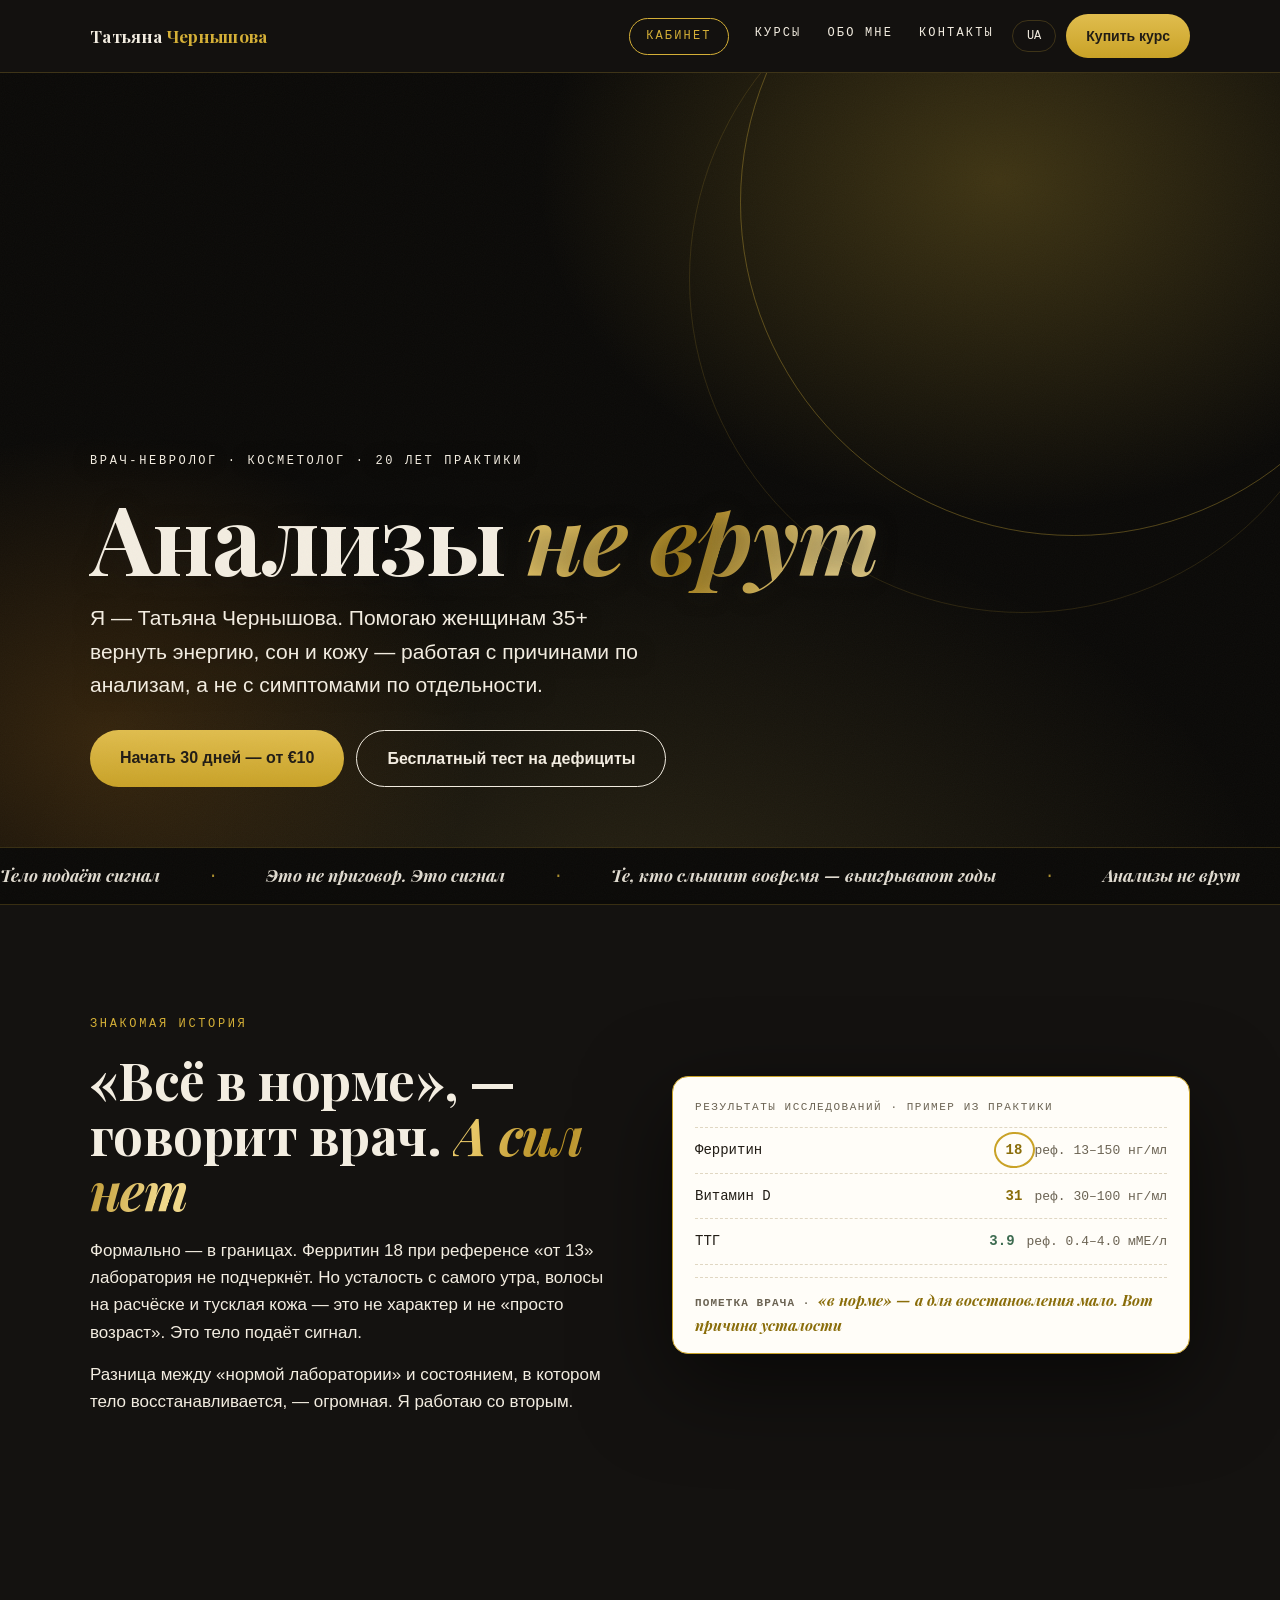
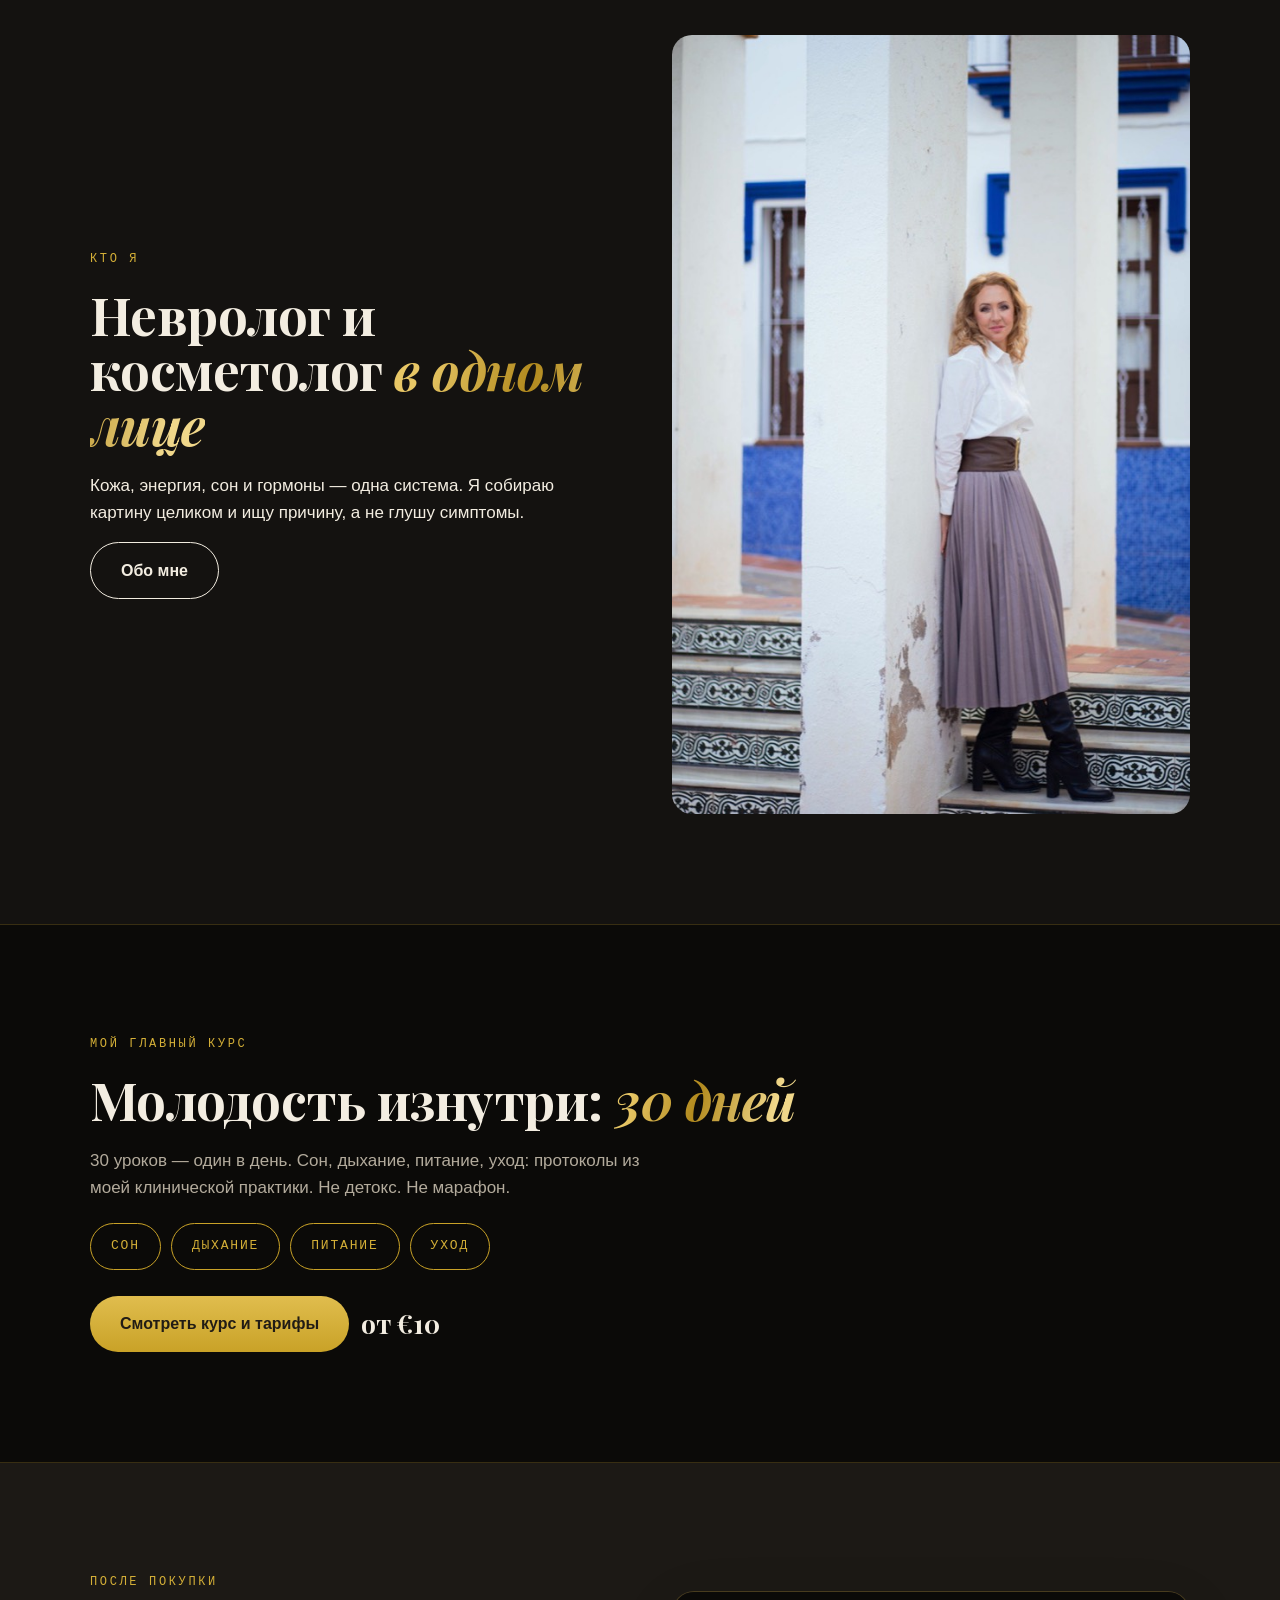
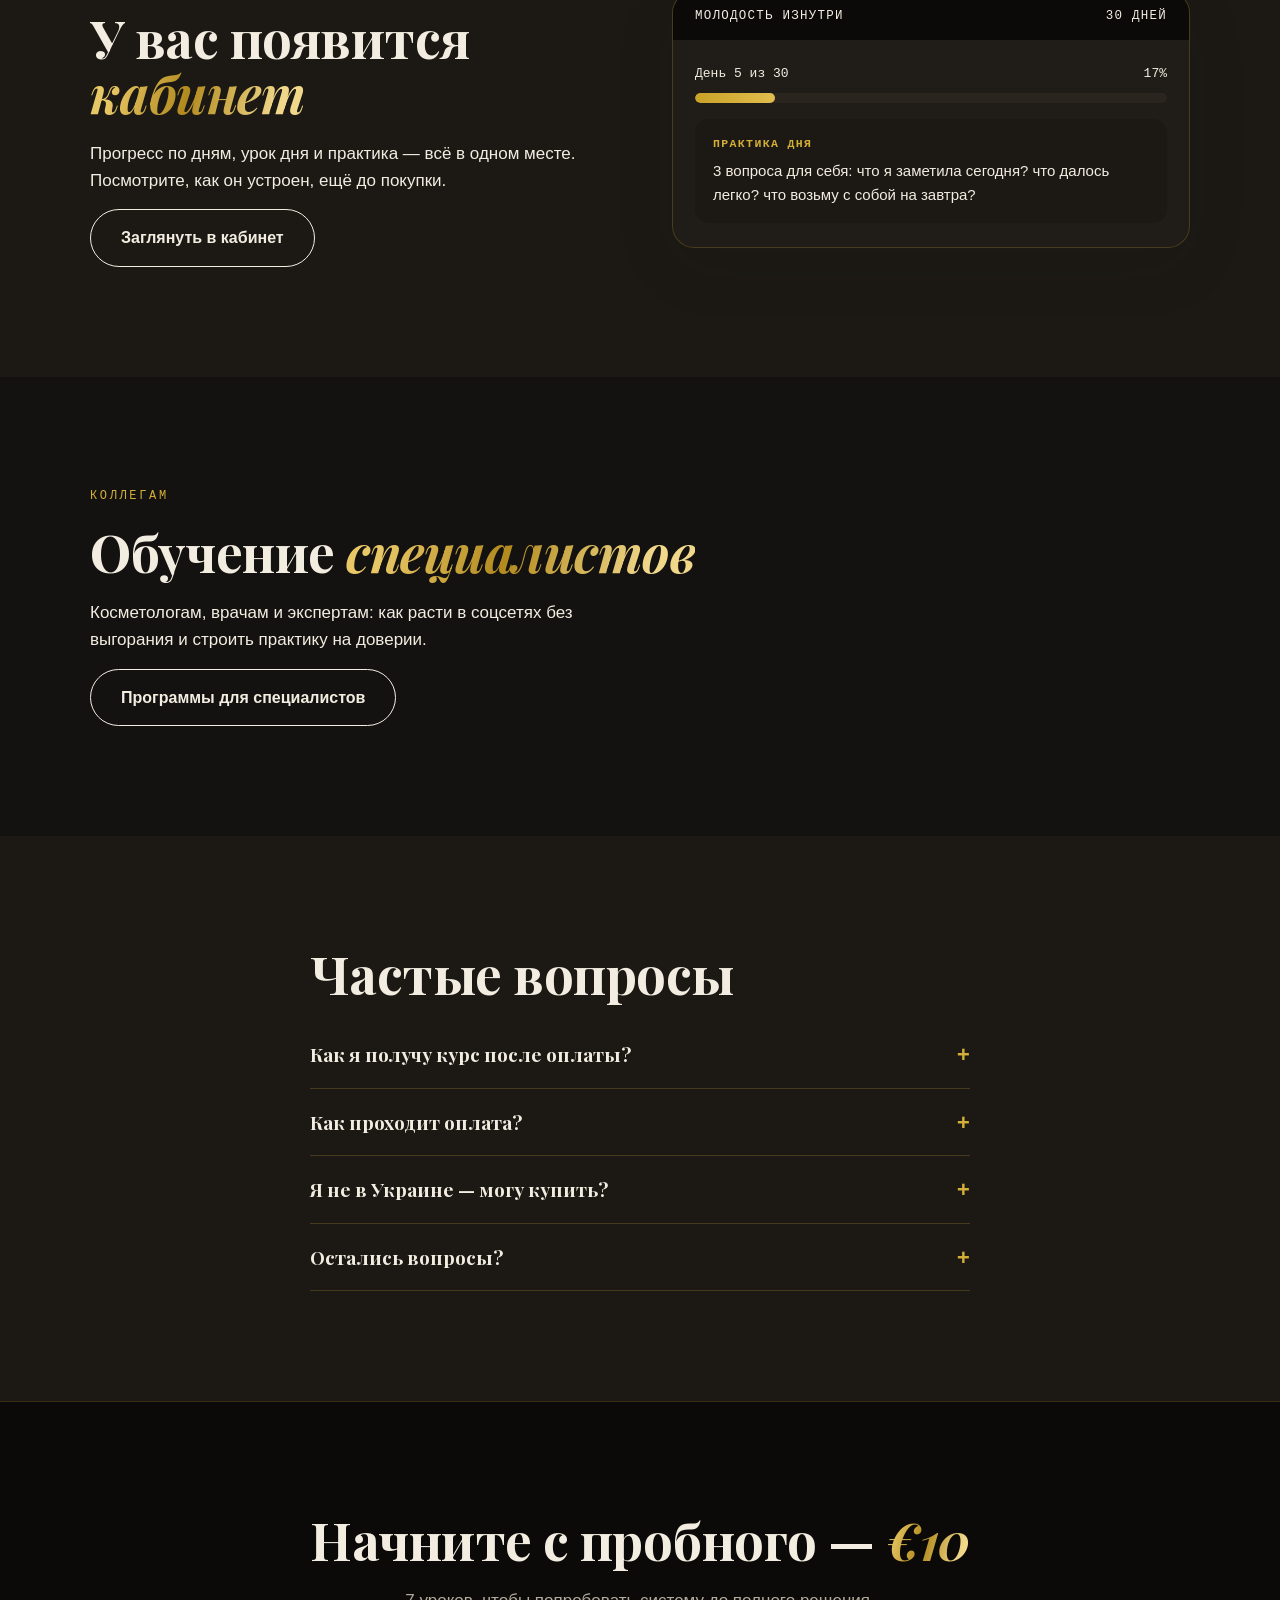
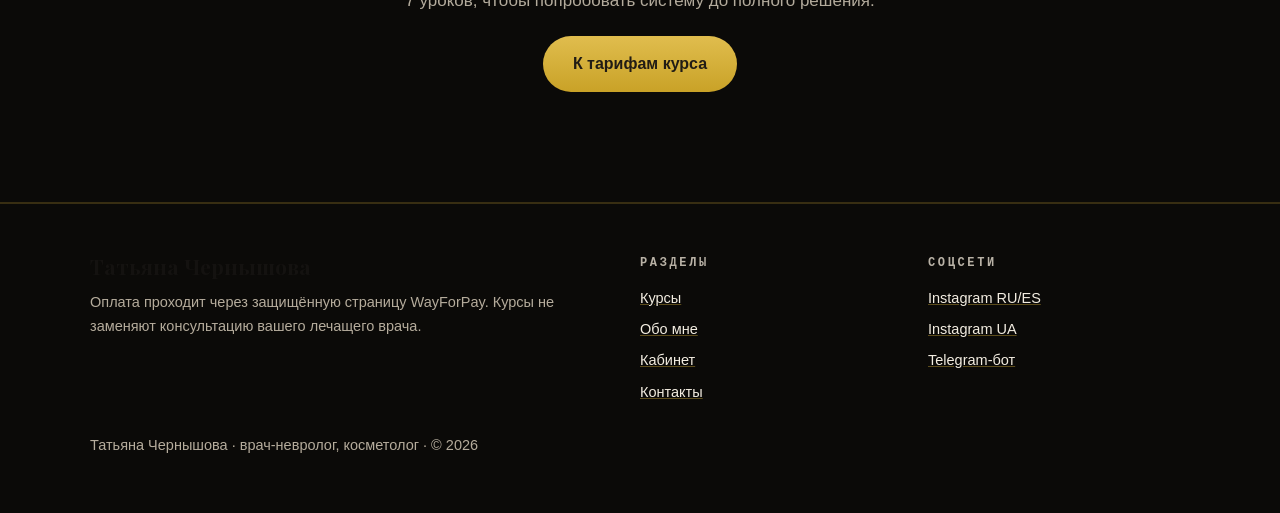
==== commit 1c1a5a18: "Hero: replace low-res photo with crisp liquid-gold graphic scene (radial auroras + orbital rings on " ====
--- a/site/index.html
+++ b/site/index.html
@@ -41,9 +41,8 @@
   <a data-keep-lang data-i18n="nav_contacts" href="contacts.html">Контакты</a>
 </div>
 
-<!-- hero: атмосферный кадр — лицо и кабинет, по паттерну топ-клиник -->
+<!-- hero: «жидкое золото» — графическая сцена без фото -->
 <div class="hero-full">
-  <img class="bg" src="img/hero.jpg" alt="Татьяна Чернышова в своём кабинете" fetchpriority="high">
   <div class="wrap inner">
     <div class="eyebrow rise" data-i18n="h_eyebrow">Врач-невролог · косметолог · 20 лет практики</div>
     <h1 class="rise d1" data-i18n="h_h1">Анализы <em class="acc">не врут</em></h1>
--- a/site/style.css
+++ b/site/style.css
@@ -33,22 +33,27 @@
 /* Татьяна Чернышова — дизайн-система сайта
    Палитра: нейтральная база + ОДИН акцент (бордо), по паттерну топ-клиник */
 :root {
-  --paper: #ffffff;      /* база: белый люкс */
-  --paper-2: #f8f5ee;    /* айвори-тон секций */
-  --card: #ffffff;
-  --ink: #211c15;
-  --ink-soft: #5d5748;
-  --accent: #8a6d0a;     /* золото для мелкого текста (AA 4.9:1) */
-  --accent-ink: #6f5808;
-  --gold-l: #b28a1e;     /* яркое золото: крупный текст, цены (large-text 3.2:1) */
-  --gold: #c9a227;       /* сияющее золото: декор, рамки */
-  --gold-dark: #d4af37;  /* золото на тёмном */
-  --line: #e6ddc8;
+  --paper: #141210;      /* тёплый чёрный — база */
+  --paper-2: #1c1915;    /* тон секций */
+  --card: #201c17;       /* карточки */
+  --deep: #0b0a08;       /* самые глубокие полосы */
+  --ink: #f3ede1;        /* текст: слоновая кость */
+  --ink-soft: #b5ac9c;
+  --accent: #d4af37;     /* сияющее золото (на тёмном AA 8.9:1) */
+  --accent-ink: #b8912e;
+  --gold-l: #e3c15c;     /* светлое золото: крупные акценты */
+  --gold: #c9a227;
+  --gold-dark: #d4af37;
+  --line: rgba(212,175,55,.22);
   --serif: "Playfair Display", Georgia, "Times New Roman", serif;
   --sans: -apple-system, BlinkMacSystemFont, "Segoe UI", Roboto, sans-serif;
   --mono: ui-monospace, "SF Mono", Menlo, Consolas, monospace;
 }
 * { margin: 0; padding: 0; box-sizing: border-box; }
+body::after {
+  content: ""; position: fixed; inset: 0; pointer-events: none; z-index: 2; opacity: .05;
+  background-image: url("data:image/svg+xml,%3Csvg xmlns='http://www.w3.org/2000/svg' width='140' height='140'%3E%3Cfilter id='n'%3E%3CfeTurbulence type='fractalNoise' baseFrequency='.9' numOctaves='2'/%3E%3C/filter%3E%3Crect width='140' height='140' filter='url(%23n)' opacity='.6'/%3E%3C/svg%3E");
+}
 html { scroll-behavior: smooth; }
 body {
   font-family: var(--sans); background: var(--paper); color: var(--ink);
@@ -65,6 +70,13 @@
 h2 { font-size: clamp(30px, 5.5vw, 52px); line-height: 1.06; margin-bottom: 20px; }
 h3 { font-size: 24px; margin-bottom: 8px; }
 em.acc { font-style: italic; color: var(--gold-l); }
+@supports (background-clip: text) or (-webkit-background-clip: text) {
+  h1 em.acc, h2 em.acc {
+    background: linear-gradient(105deg, #e8c766 12%, #b28a1e 46%, #f0d78a 86%);
+    -webkit-background-clip: text; background-clip: text;
+    color: transparent; -webkit-text-fill-color: transparent;
+  }
+}
 p { margin-bottom: 15px; }
 p:last-child { margin-bottom: 0; }
 .muted { color: var(--ink-soft); }
@@ -94,7 +106,7 @@
   border: 1.5px solid var(--accent); border-radius: 999px; padding: 8px 16px;
   color: var(--accent); border-bottom-width: 1.5px;
 }
-nav.main a.nav-cab:hover { background: var(--accent); color: #fff; border-color: var(--accent); }
+nav.main a.nav-cab:hover { background: var(--accent); color: #211c15; border-color: var(--accent); }
 .top-cta { margin-left: auto; display: flex; align-items: center; gap: 10px; }
 .lang-t {
   font-family: var(--mono); font-size: 12px; cursor: pointer; border: 1px solid var(--line);
@@ -129,7 +141,7 @@
 /* ── кнопки ── */
 .btn {
   display: inline-block; text-decoration: none; text-align: center; cursor: pointer; white-space: nowrap;
-  background: linear-gradient(180deg, #e0bd4e, #c9a227); color: var(--ink); font-weight: 700; font-size: 16px; font-family: var(--sans);
+  background: linear-gradient(180deg, #e0bd4e, #c9a227); color: #211c15; font-weight: 700; font-size: 16px; font-family: var(--sans);
   padding: 15px 30px; border-radius: 999px; border: none; transition: filter .15s, transform .15s;
 }
 .btn:hover { filter: brightness(.94); transform: translateY(-1px); }
@@ -141,33 +153,36 @@
   outline: 3px solid var(--accent); outline-offset: 2px;
 }
 
-/* ── hero главной: атмосферный кадр во весь экран ── */
-.hero-full { position: relative; min-height: 86svh; display: flex; align-items: flex-end; overflow: hidden; }
-.hero-full img.bg { position: absolute; inset: 0; width: 100%; height: 100%; object-fit: cover; object-position: 62% 20%; }
-@media (max-width: 719px) { .hero-full img.bg { object-position: 35% 12%; } }
-@media (max-width: 919px) {
-  .hero-full::after {
-    background: linear-gradient(90deg, rgba(28,26,23,.55), rgba(28,26,23,.08) 70%),
-                linear-gradient(200deg, rgba(28,26,23,.05) 22%, rgba(28,26,23,.78) 80%);
-  }
+/* ── hero главной: «жидкое золото» ── */
+.hero-full {
+  position: relative; min-height: 86svh; display: flex; align-items: flex-end; overflow: hidden;
+  background:
+    radial-gradient(58vw 42vw at 78% 14%, rgba(212,175,55,.26), transparent 62%),
+    radial-gradient(44vw 36vw at 8% 86%, rgba(150,98,26,.30), transparent 66%),
+    radial-gradient(80vw 54vw at 50% 112%, rgba(227,193,92,.14), transparent 62%),
+    var(--deep);
+}
+.hero-full::before {
+  content: ""; position: absolute; width: 52vw; height: 52vw; min-width: 380px; min-height: 380px;
+  right: -10vw; top: -16vw; border: 1px solid rgba(212,175,55,.35); border-radius: 50%;
+  pointer-events: none;
 }
 .hero-full::after {
-  content: ""; position: absolute; inset: 0;
-  background: linear-gradient(90deg, rgba(28,26,23,.5), rgba(28,26,23,0) 62%),
-              linear-gradient(200deg, rgba(28,26,23,0) 30%, rgba(28,26,23,.66) 82%);
-}
-.hero-full .inner { position: relative; z-index: 2; color: var(--paper); padding: 56px 20px 60px; width: 100%; }
-.hero-full .eyebrow { color: var(--paper); opacity: .85; }
+  content: ""; position: absolute; width: 52vw; height: 52vw; min-width: 380px; min-height: 380px;
+  right: -6vw; top: -10vw; border: 1px solid rgba(212,175,55,.15); border-radius: 50%;
+  pointer-events: none;
+}
+.hero-full .inner { position: relative; z-index: 2; color: #f3ede1; padding: 56px 20px 60px; width: 100%; }
+.hero-full .eyebrow { color: #f3ede1; opacity: .85; }
 .hero-full h1 { max-width: 800px; }
-.hero-full h1 em.acc { color: #e3c15c; }
 .hero-full .lead { font-size: clamp(17px, 2.4vw, 21px); max-width: 560px; margin-top: 18px; opacity: .94; }
 .hero-full .cta-row { margin-top: 28px; }
-.hero-full .btn.ghost { color: var(--paper); border-color: var(--paper); }
-.hero-full .btn.ghost:hover { background: var(--paper); color: var(--ink); }
+.hero-full .btn.ghost { color: #f3ede1; border-color: #f3ede1; }
+.hero-full .btn.ghost:hover { background: #f3ede1; color: #211c15; }
 .cta-row { display: flex; flex-wrap: wrap; gap: 12px; }
 
 /* ── бегущая строка якорей ── */
-.marquee { background: var(--ink); color: var(--paper); overflow: hidden; padding: 14px 0; }
+.marquee { background: var(--deep); color: var(--ink); overflow: hidden; padding: 14px 0; border-block: 1px solid var(--line); }
 .marquee .track { display: flex; gap: 48px; white-space: nowrap; animation: mq 45s linear infinite; width: max-content; }
 .marquee span { font-family: var(--serif); font-style: italic; font-size: 17px; opacity: .92; }
 .marquee b { color: var(--gold-dark); opacity: .8; font-family: var(--mono); font-weight: 400; }
@@ -177,23 +192,23 @@
 /* ── секции ── */
 section { padding: clamp(60px, 9vw, 110px) 0; }
 section.tone { background: var(--paper-2); }
-section.dark { background: var(--ink); color: var(--paper); }
+section.dark { background: var(--deep); color: var(--ink); border-block: 1px solid var(--line); }
 section.dark .muted { color: #b3ab9c; }
 section.dark h2 em.acc { color: var(--gold-dark); }
 
 /* ── бланк анализов (сигнатура) ── */
 .blank {
-  background: var(--card); border: 1px solid var(--gold); border-radius: 16px;
+  background: #fffdf8; color: #211c15; border: 1px solid var(--gold); border-radius: 16px;
   padding: 22px 22px 16px; font-family: var(--mono); font-size: 14px;
-  box-shadow: 0 12px 40px rgba(28,26,23,.08); max-width: 560px;
-}
-.blank-head { font-size: 11px; letter-spacing: .14em; text-transform: uppercase; color: var(--ink-soft); border-bottom: 1px dashed var(--line); padding-bottom: 10px; }
-.blank-row { display: flex; align-items: baseline; gap: 12px; padding: 11px 0; border-bottom: 1px dashed var(--line); }
+  box-shadow: 0 28px 90px rgba(0,0,0,.55); max-width: 560px;
+}
+.blank-head { font-size: 11px; letter-spacing: .14em; text-transform: uppercase; color: #6b6353; border-bottom: 1px dashed #e0d7c2; padding-bottom: 10px; }
+.blank-row { display: flex; align-items: baseline; gap: 12px; padding: 11px 0; border-bottom: 1px dashed #e0d7c2; }
 .blank-row:last-child { border-bottom: none; }
 .blank-row .name { flex: 1; }
 .blank-row .val { font-weight: 700; }
-.blank-row .ref { color: var(--ink-soft); font-size: 13px; }
-.val.low { color: var(--accent); }
+.blank-row .ref { color: #6b6353; font-size: 13px; }
+.val.low { color: #8a6d0a; }
 .val.ok { color: #3d6b50; }
 .split { display: grid; gap: 34px; align-items: center; }
 @media (min-width: 760px) { .split { grid-template-columns: 1fr 1fr; gap: 44px; } }
@@ -210,7 +225,7 @@
   border-radius: 18px; padding: 24px; display: flex; flex-direction: column;
 }
 .face.front { background: var(--card); border: 1px solid var(--line); }
-.face.back { background: var(--ink); color: var(--paper); transform: rotateY(180deg); }
+.face.back { background: var(--deep); color: var(--ink); transform: rotateY(180deg); border: 1px solid var(--line); }
 .face .top-row { display: flex; justify-content: space-between; align-items: baseline; gap: 10px; margin-bottom: 10px; }
 .face .price { font-family: var(--serif); font-size: 24px; font-weight: 700; color: var(--gold-l); }
 .face .price--note { font-family: var(--mono); font-size: 12.5px; max-width: 140px; text-align: right; }
@@ -227,7 +242,7 @@
 @media (max-width: 919px) { .tariffs { max-width: 640px; } }
 @media (min-width: 920px) { .tariffs { grid-template-columns: repeat(3, 1fr); align-items: stretch; } }
 .tariff { background: var(--card); border: 1px solid var(--line); border-radius: 20px; padding: 26px; position: relative; display: flex; flex-direction: column; }
-.tariff.featured { border: 2px solid var(--gold); box-shadow: 0 18px 50px rgba(138,106,38,.18); }
+.tariff.featured { border: 2px solid var(--gold); box-shadow: 0 0 60px rgba(212,175,55,.16); }
 .tariff .t-badge {
   position: absolute; top: -13px; left: 22px; background: var(--accent); color: #fff;
   font-family: var(--mono); font-size: 12px; letter-spacing: .12em; text-transform: uppercase;
@@ -242,17 +257,17 @@
 
 /* ── кабинет ── */
 .cab-shell { background: var(--card); border: 1px solid var(--line); border-radius: 22px; overflow: hidden; box-shadow: 0 18px 60px rgba(28,26,23,.1); }
-.cab-bar { background: var(--ink); color: var(--paper); padding: 14px 22px; display: flex; justify-content: space-between; align-items: center; font-family: var(--mono); font-size: 12.5px; letter-spacing: .1em; text-transform: uppercase; }
+.cab-bar { background: var(--deep); color: var(--ink); padding: 14px 22px; display: flex; justify-content: space-between; align-items: center; font-family: var(--mono); font-size: 12.5px; letter-spacing: .1em; text-transform: uppercase; }
 .cab-body { padding: 24px 22px; }
 .prog-label { display: flex; justify-content: space-between; font-family: var(--mono); font-size: 13px; margin-bottom: 8px; }
-.prog { height: 10px; background: var(--paper-2); border-radius: 999px; overflow: hidden; }
+.prog { height: 10px; background: #2a251e; border-radius: 999px; overflow: hidden; }
 .prog i { display: block; height: 100%; background: linear-gradient(90deg, #c9a227, #e0bd4e); border-radius: 999px; transition: width .4s; }
 .day-list { list-style: none; margin-top: 20px; }
 .day-list li { display: flex; gap: 12px; align-items: center; padding: 12px 4px; border-bottom: 1px dashed var(--line); font-size: 15.5px; }
 .day-list li:last-child { border-bottom: none; }
 .day-list .n { font-family: var(--mono); font-size: 12px; color: var(--accent); min-width: 52px; }
 .day-list .st { margin-left: auto; font-family: var(--mono); font-size: 12px; color: var(--ink-soft); }
-.day-list li:not(.lock) .st { border: 1px solid #ad861c; border-radius: 999px; padding: 4px 12px; }
+.day-list li:not(.lock) .st { border: 1px solid rgba(212,175,55,.6); border-radius: 999px; padding: 4px 12px; }
 .day-list li.done .st { border-color: #3d6b50; }
 .day-list li.done .st { color: #3d6b50; }
 .day-list li.lock { opacity: .45; }
@@ -268,8 +283,8 @@
 .faq summary::after { content: "+"; position: absolute; right: 0; top: 0; font-family: var(--mono); color: var(--accent); font-size: 22px; }
 .faq details[open] summary::after { content: "–"; }
 .faq details p { margin-top: 12px; font-size: 17px; color: var(--ink-soft); }
-footer { background: var(--ink); color: #b9b2a6; padding: 46px 0 56px; font-size: 14.5px; }
-footer a { color: var(--paper); text-decoration-color: #55504a; }
+footer { background: var(--deep); color: var(--ink-soft); padding: 46px 0 56px; font-size: 14.5px; border-top: 1px solid var(--line); }
+footer a { color: var(--ink); text-decoration-color: rgba(212,175,55,.4); }
 footer .cols { display: grid; gap: 26px; margin-bottom: 26px; }
 @media (min-width: 720px) { footer .cols { grid-template-columns: 2fr 1fr 1fr; } }
 footer .f-logo { font-family: var(--serif); font-size: 21px; color: var(--paper); }
@@ -311,13 +326,13 @@
 .lk-card h2 { font-size: 24px; }
 .lk-card .field { display: flex; gap: 10px; margin-top: 12px; }
 .lk-card input[type=text] {
-  flex: 1; font: inherit; padding: 12px 16px; border: 1px solid #ad861c;
-  border-radius: 999px; background: var(--paper); color: var(--ink); min-width: 0;
+  flex: 1; font: inherit; padding: 12px 16px; border: 1px solid rgba(212,175,55,.6);
+  border-radius: 999px; background: var(--paper-2); color: var(--ink); min-width: 0;
 }
 .lk-card input[type=text]:focus-visible { outline: 3px solid var(--accent); outline-offset: 1px; }
 .hw-form textarea {
   width: 100%; font: inherit; font-size: 15px; padding: 12px 14px; margin: 6px 0 14px;
-  border: 1px solid #ad861c; border-radius: 14px; background: var(--paper);
+  border: 1px solid rgba(212,175,55,.6); border-radius: 14px; background: var(--paper);
   color: var(--ink); resize: vertical; min-height: 64px;
 }
 .hw-form label { font-family: var(--mono); font-size: 12px; letter-spacing: .08em; text-transform: uppercase; color: var(--ink-soft); }
@@ -337,10 +352,10 @@
 }
 .blank-note {
   font-family: var(--serif); font-style: italic; font-size: 15px;
-  color: var(--accent); margin-top: 12px; padding-top: 10px;
-  border-top: 1px dashed var(--line);
-}
-.blank-note b { font-family: var(--mono); font-style: normal; font-size: 11px; letter-spacing: .1em; color: var(--ink-soft); }
+  color: #8a6d0a; margin-top: 12px; padding-top: 10px;
+  border-top: 1px dashed #e0d7c2;
+}
+.blank-note b { font-family: var(--mono); font-style: normal; font-size: 11px; letter-spacing: .1em; color: #6b6353; }
 .hero-full .inner { text-shadow: 0 1px 22px rgba(28,26,23,.45); }
 .hero-full .btn { text-shadow: none; }
 
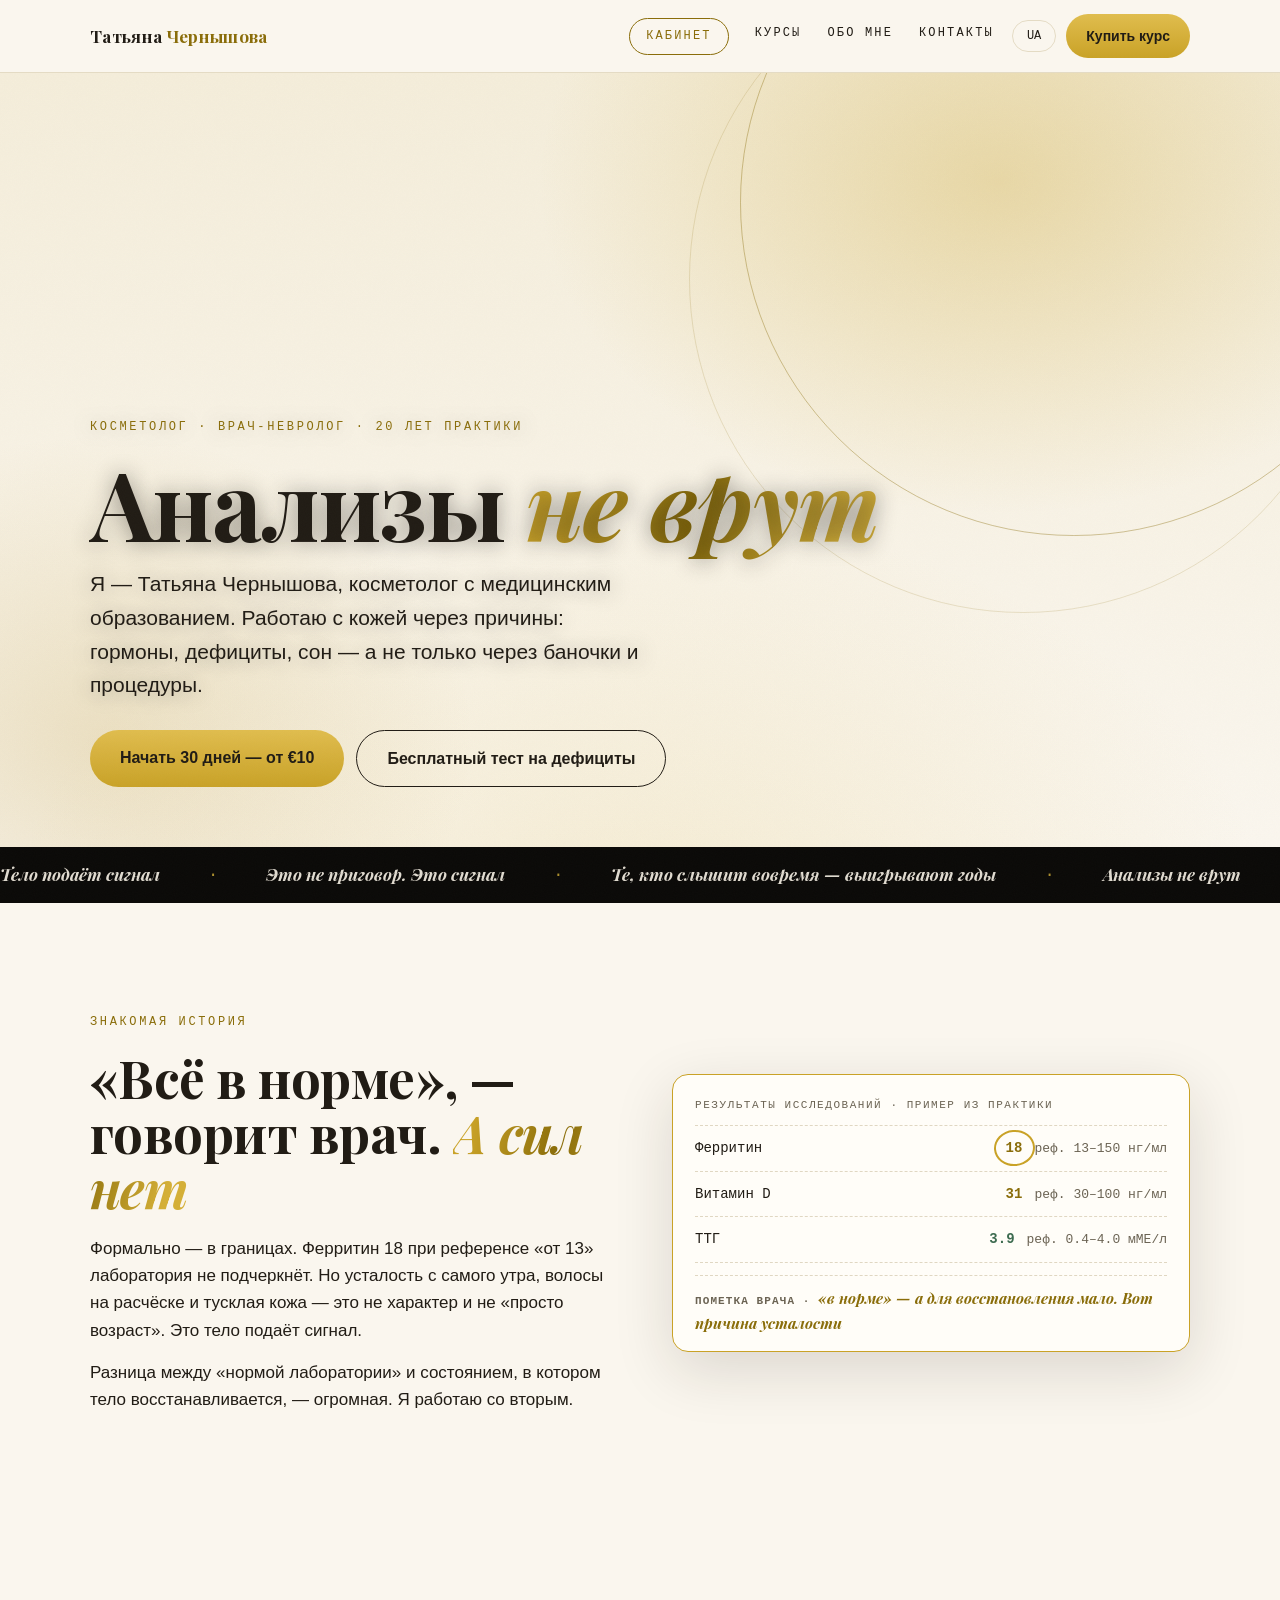
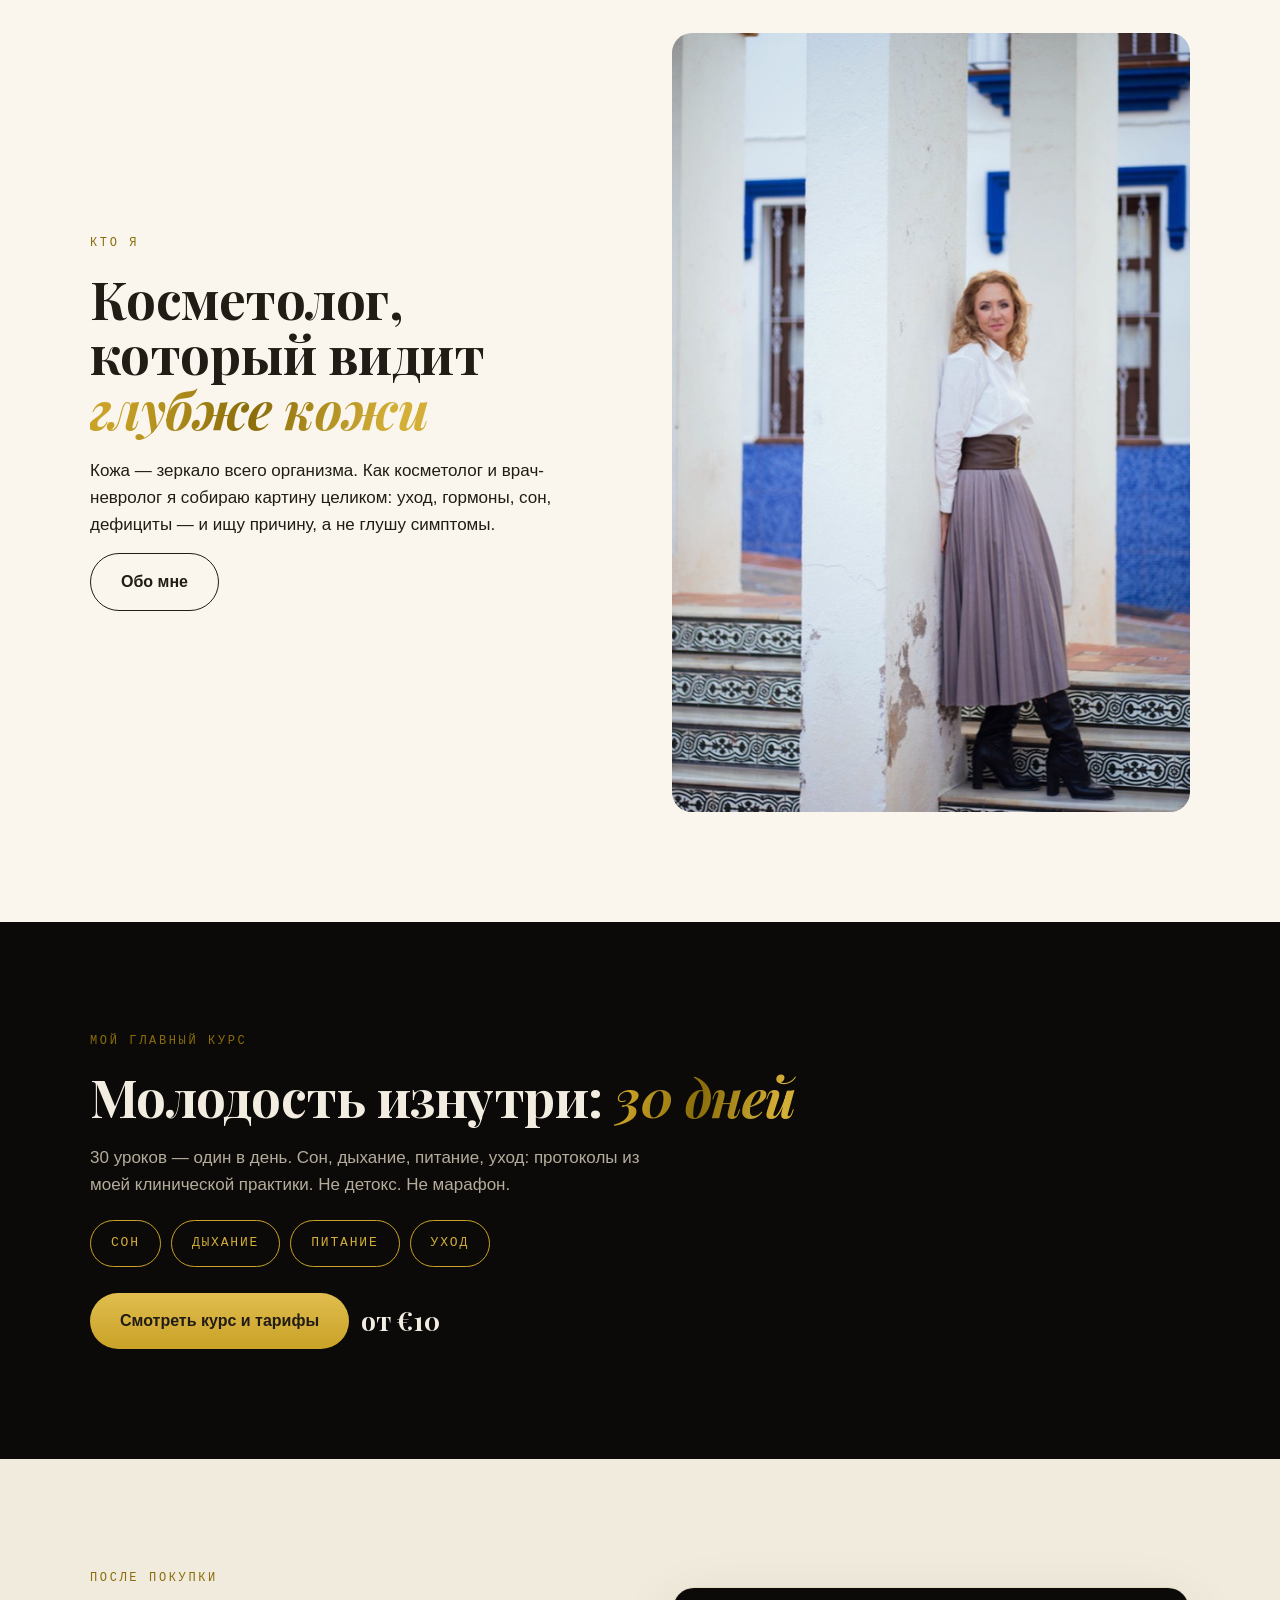
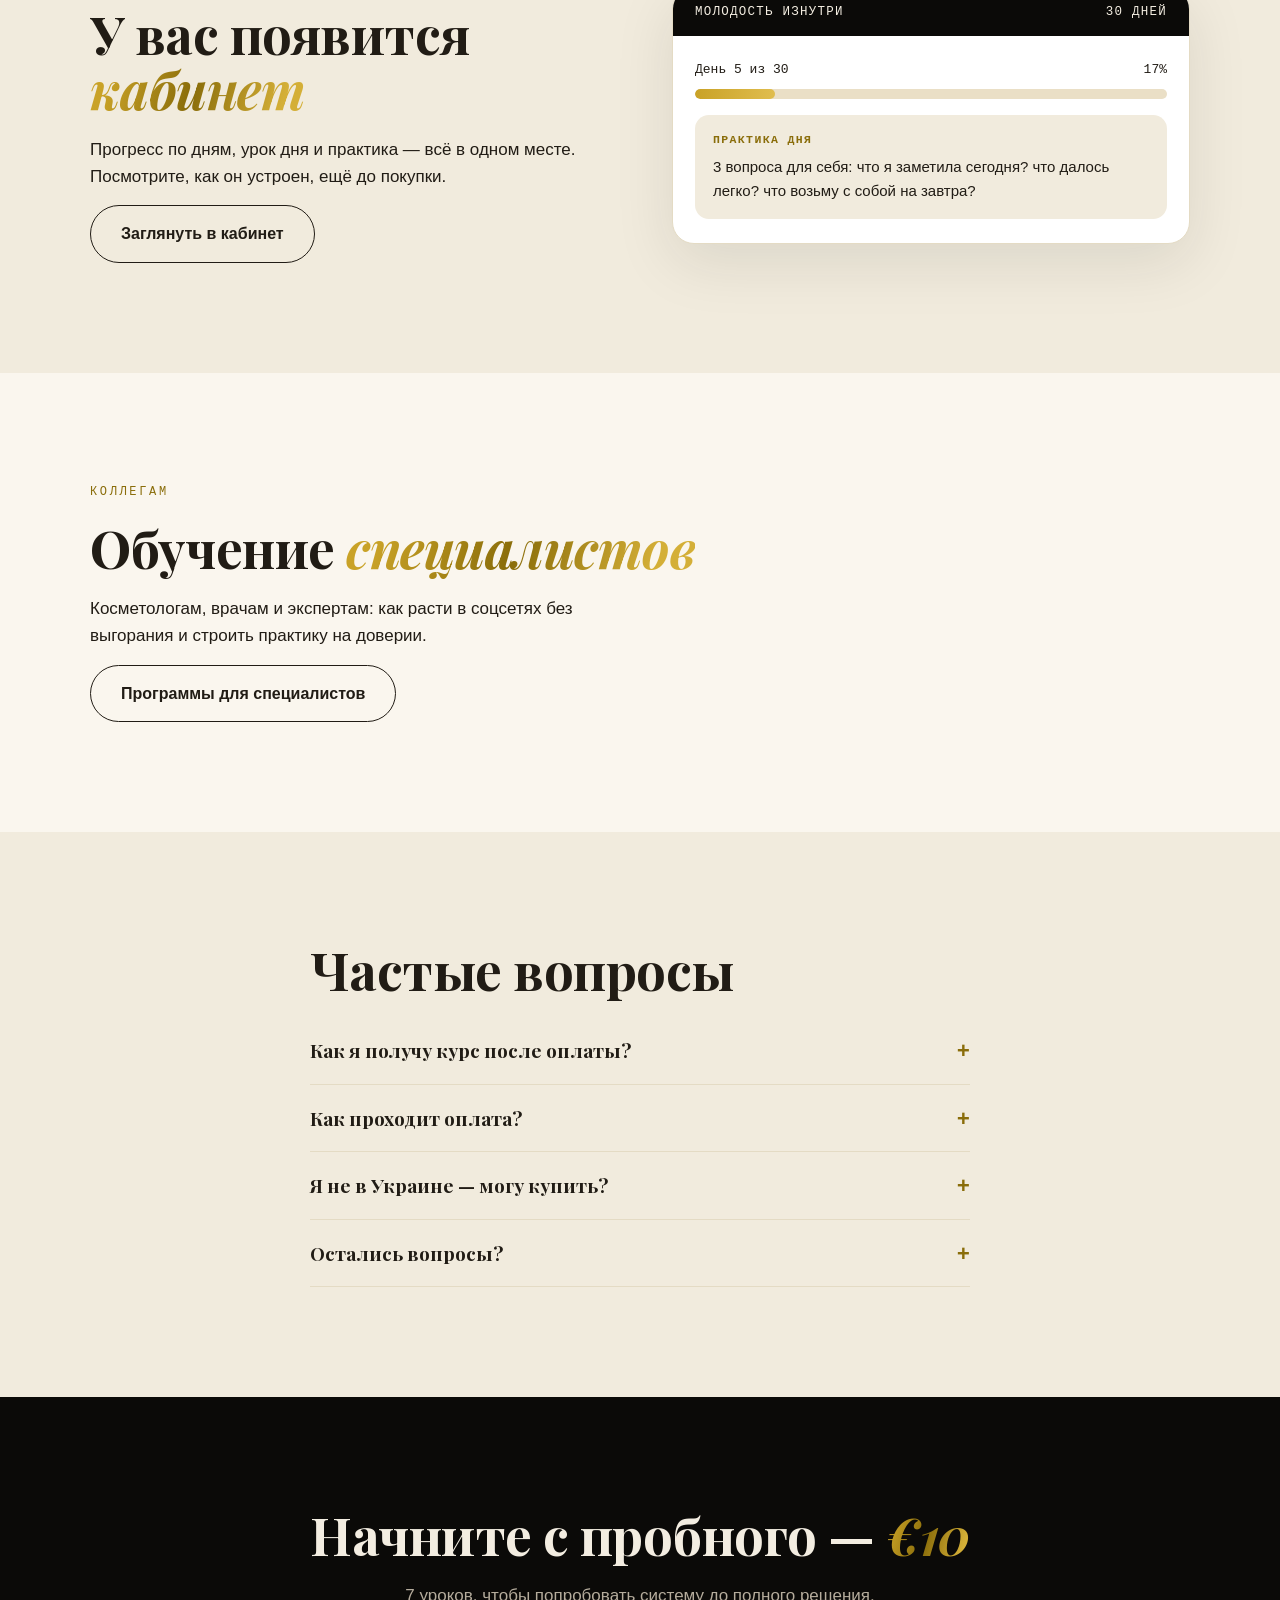
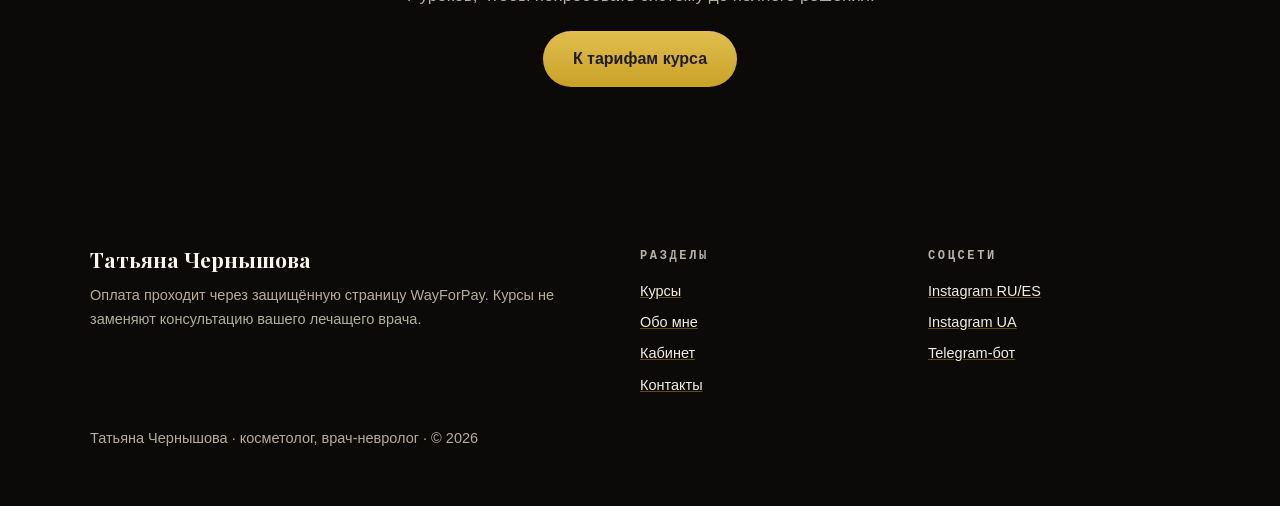
==== commit 226e034e: "Cosmetology-first repositioning (hero, about, courses, UA dict) + ferritin price €16 in showcase to " ====
--- a/site/index.html
+++ b/site/index.html
@@ -3,9 +3,9 @@
 <head>
 <meta charset="utf-8">
 <meta name="viewport" content="width=device-width, initial-scale=1">
-<title>Татьяна Чернышова — врач anti-age медицины</title>
-<meta name="description" content="Врач-невролог и косметолог, 20 лет практики. Курсы и протоколы: энергия, сон, кожа — работа с причинами по анализам.">
-<meta property="og:title" content="Татьяна Чернышова — врач anti-age медицины">
+<title>Татьяна Чернышова — косметолог</title>
+<meta name="description" content="Косметолог с медицинским образованием, 20 лет практики. Кожа через причины: гормоны, дефициты, сон — и курсы anti-age.">
+<meta property="og:title" content="Татьяна Чернышова — косметолог">
 <meta property="og:description" content="Анализы не врут. Курс «Молодость изнутри: 30 дней» — протоколы из клинической практики.">
 <meta property="og:image" content="https://andrii31che.github.io/chernyshova-shop/site/img/hero.jpg">
 <meta property="og:url" content="https://andrii31che.github.io/chernyshova-shop/site/">
@@ -44,9 +44,9 @@
 <!-- hero: «жидкое золото» — графическая сцена без фото -->
 <div class="hero-full">
   <div class="wrap inner">
-    <div class="eyebrow rise" data-i18n="h_eyebrow">Врач-невролог · косметолог · 20 лет практики</div>
+    <div class="eyebrow rise" data-i18n="h_eyebrow">Косметолог · врач-невролог · 20 лет практики</div>
     <h1 class="rise d1" data-i18n="h_h1">Анализы <em class="acc">не врут</em></h1>
-    <p class="lead rise d2" data-i18n="h_lead">Я — Татьяна Чернышова. Помогаю женщинам 35+ вернуть энергию, сон и кожу — работая с причинами по анализам, а не с симптомами по отдельности.</p>
+    <p class="lead rise d2" data-i18n="h_lead">Я — Татьяна Чернышова, косметолог с медицинским образованием. Работаю с кожей через причины: гормоны, дефициты, сон — а не только через баночки и процедуры.</p>
     <div class="cta-row rise d3">
       <a class="btn" data-keep-lang data-i18n="h_cta1" href="courses.html#tariffs">Начать 30 дней — от €10</a>
       <a class="btn ghost" data-i18n="h_cta2" href="https://t.me/dr_chernyshova_bot" target="_blank" rel="noopener" onclick="track('site_bot_click','hero')">Бесплатный тест на дефициты</a>
@@ -84,8 +84,8 @@
   <div class="wrap split">
     <div>
       <div class="eyebrow" data-i18n="ab_eyebrow">Кто я</div>
-      <h2 data-i18n="ab_h2">Невролог и косметолог <em class="acc">в одном лице</em></h2>
-      <p data-i18n="ab_p">Кожа, энергия, сон и гормоны — одна система. Я собираю картину целиком и ищу причину, а не глушу симптомы.</p>
+      <h2 data-i18n="ab_h2">Косметолог, который видит <em class="acc">глубже кожи</em></h2>
+      <p data-i18n="ab_p">Кожа — зеркало всего организма. Как косметолог и врач-невролог я собираю картину целиком: уход, гормоны, сон, дефициты — и ищу причину, а не глушу симптомы.</p>
       <a class="btn ghost" data-keep-lang data-i18n="ab_btn" href="about.html">Обо мне</a>
     </div>
     <img src="img/about.jpg" alt="Татьяна Чернышова" style="border-radius:20px" loading="lazy">
@@ -192,7 +192,7 @@
         </ul>
       </div>
     </div>
-    <p>Татьяна Чернышова · врач-невролог, косметолог · © 2026</p>
+    <p>Татьяна Чернышова · косметолог, врач-невролог · © 2026</p>
   </div>
 </footer>
 
--- a/site/style.css
+++ b/site/style.css
@@ -33,25 +33,26 @@
 /* Татьяна Чернышова — дизайн-система сайта
    Палитра: нейтральная база + ОДИН акцент (бордо), по паттерну топ-клиник */
 :root {
-  --paper: #141210;      /* тёплый чёрный — база */
-  --paper-2: #1c1915;    /* тон секций */
-  --card: #201c17;       /* карточки */
-  --deep: #0b0a08;       /* самые глубокие полосы */
-  --ink: #f3ede1;        /* текст: слоновая кость */
-  --ink-soft: #b5ac9c;
-  --accent: #d4af37;     /* сияющее золото (на тёмном AA 8.9:1) */
-  --accent-ink: #b8912e;
-  --gold-l: #e3c15c;     /* светлое золото: крупные акценты */
+  --paper: #faf6ee;      /* шампань — светлая база */
+  --paper-2: #f1ebdd;    /* тон секций */
+  --card: #ffffff;
+  --deep: #0b0a08;       /* чёрно-золотые полосы-якоря */
+  --ivory: #f3ede1;      /* текст на тёмных полосах */
+  --ink: #211c15;
+  --ink-soft: #5d5748;
+  --accent: #8a6d0a;     /* золото для мелкого текста (AA 4.6:1) */
+  --accent-ink: #6f5808;
+  --gold-l: #b28a1e;     /* крупные золотые акценты (large-text 3:1) */
   --gold: #c9a227;
-  --gold-dark: #d4af37;
-  --line: rgba(212,175,55,.22);
+  --gold-dark: #d4af37;  /* золото на тёмных полосах */
+  --line: #e4dbc4;
   --serif: "Playfair Display", Georgia, "Times New Roman", serif;
   --sans: -apple-system, BlinkMacSystemFont, "Segoe UI", Roboto, sans-serif;
   --mono: ui-monospace, "SF Mono", Menlo, Consolas, monospace;
 }
 * { margin: 0; padding: 0; box-sizing: border-box; }
 body::after {
-  content: ""; position: fixed; inset: 0; pointer-events: none; z-index: 2; opacity: .05;
+  content: ""; position: fixed; inset: 0; pointer-events: none; z-index: 2; opacity: .035;
   background-image: url("data:image/svg+xml,%3Csvg xmlns='http://www.w3.org/2000/svg' width='140' height='140'%3E%3Cfilter id='n'%3E%3CfeTurbulence type='fractalNoise' baseFrequency='.9' numOctaves='2'/%3E%3C/filter%3E%3Crect width='140' height='140' filter='url(%23n)' opacity='.6'/%3E%3C/svg%3E");
 }
 html { scroll-behavior: smooth; }
@@ -72,7 +73,7 @@
 em.acc { font-style: italic; color: var(--gold-l); }
 @supports (background-clip: text) or (-webkit-background-clip: text) {
   h1 em.acc, h2 em.acc {
-    background: linear-gradient(105deg, #e8c766 12%, #b28a1e 46%, #f0d78a 86%);
+    background: linear-gradient(105deg, #c9a227 10%, #8a6d0a 48%, #d4af37 88%);
     -webkit-background-clip: text; background-clip: text;
     color: transparent; -webkit-text-fill-color: transparent;
   }
@@ -106,7 +107,7 @@
   border: 1.5px solid var(--accent); border-radius: 999px; padding: 8px 16px;
   color: var(--accent); border-bottom-width: 1.5px;
 }
-nav.main a.nav-cab:hover { background: var(--accent); color: #211c15; border-color: var(--accent); }
+nav.main a.nav-cab:hover { background: var(--accent); color: #fff; border-color: var(--accent); }
 .top-cta { margin-left: auto; display: flex; align-items: center; gap: 10px; }
 .lang-t {
   font-family: var(--mono); font-size: 12px; cursor: pointer; border: 1px solid var(--line);
@@ -157,32 +158,32 @@
 .hero-full {
   position: relative; min-height: 86svh; display: flex; align-items: flex-end; overflow: hidden;
   background:
-    radial-gradient(58vw 42vw at 78% 14%, rgba(212,175,55,.26), transparent 62%),
-    radial-gradient(44vw 36vw at 8% 86%, rgba(150,98,26,.30), transparent 66%),
-    radial-gradient(80vw 54vw at 50% 112%, rgba(227,193,92,.14), transparent 62%),
-    var(--deep);
+    radial-gradient(58vw 42vw at 78% 14%, rgba(201,162,39,.30), transparent 62%),
+    radial-gradient(44vw 36vw at 8% 86%, rgba(178,138,30,.20), transparent 66%),
+    radial-gradient(80vw 54vw at 50% 112%, rgba(212,175,55,.16), transparent 62%),
+    linear-gradient(180deg, #f4edda, var(--paper));
 }
 .hero-full::before {
   content: ""; position: absolute; width: 52vw; height: 52vw; min-width: 380px; min-height: 380px;
-  right: -10vw; top: -16vw; border: 1px solid rgba(212,175,55,.35); border-radius: 50%;
+  right: -10vw; top: -16vw; border: 1px solid rgba(138,109,10,.38); border-radius: 50%;
   pointer-events: none;
 }
 .hero-full::after {
   content: ""; position: absolute; width: 52vw; height: 52vw; min-width: 380px; min-height: 380px;
-  right: -6vw; top: -10vw; border: 1px solid rgba(212,175,55,.15); border-radius: 50%;
+  right: -6vw; top: -10vw; border: 1px solid rgba(138,109,10,.16); border-radius: 50%;
   pointer-events: none;
 }
-.hero-full .inner { position: relative; z-index: 2; color: #f3ede1; padding: 56px 20px 60px; width: 100%; }
-.hero-full .eyebrow { color: #f3ede1; opacity: .85; }
+.hero-full .inner { position: relative; z-index: 2; color: var(--ink); padding: 56px 20px 60px; width: 100%; }
+.hero-full .eyebrow { color: var(--accent); }
 .hero-full h1 { max-width: 800px; }
 .hero-full .lead { font-size: clamp(17px, 2.4vw, 21px); max-width: 560px; margin-top: 18px; opacity: .94; }
 .hero-full .cta-row { margin-top: 28px; }
-.hero-full .btn.ghost { color: #f3ede1; border-color: #f3ede1; }
-.hero-full .btn.ghost:hover { background: #f3ede1; color: #211c15; }
+.hero-full .btn.ghost { color: var(--ink); border-color: var(--ink); }
+.hero-full .btn.ghost:hover { background: var(--ink); color: var(--paper); }
 .cta-row { display: flex; flex-wrap: wrap; gap: 12px; }
 
 /* ── бегущая строка якорей ── */
-.marquee { background: var(--deep); color: var(--ink); overflow: hidden; padding: 14px 0; border-block: 1px solid var(--line); }
+.marquee { background: var(--deep); color: var(--ivory); overflow: hidden; padding: 14px 0; }
 .marquee .track { display: flex; gap: 48px; white-space: nowrap; animation: mq 45s linear infinite; width: max-content; }
 .marquee span { font-family: var(--serif); font-style: italic; font-size: 17px; opacity: .92; }
 .marquee b { color: var(--gold-dark); opacity: .8; font-family: var(--mono); font-weight: 400; }
@@ -192,15 +193,15 @@
 /* ── секции ── */
 section { padding: clamp(60px, 9vw, 110px) 0; }
 section.tone { background: var(--paper-2); }
-section.dark { background: var(--deep); color: var(--ink); border-block: 1px solid var(--line); }
-section.dark .muted { color: #b3ab9c; }
+section.dark { background: var(--deep); color: var(--ivory); }
+section.dark .muted { color: #b5ac9c; }
 section.dark h2 em.acc { color: var(--gold-dark); }
 
 /* ── бланк анализов (сигнатура) ── */
 .blank {
   background: #fffdf8; color: #211c15; border: 1px solid var(--gold); border-radius: 16px;
   padding: 22px 22px 16px; font-family: var(--mono); font-size: 14px;
-  box-shadow: 0 28px 90px rgba(0,0,0,.55); max-width: 560px;
+  box-shadow: 0 18px 60px rgba(33,28,21,.14); max-width: 560px;
 }
 .blank-head { font-size: 11px; letter-spacing: .14em; text-transform: uppercase; color: #6b6353; border-bottom: 1px dashed #e0d7c2; padding-bottom: 10px; }
 .blank-row { display: flex; align-items: baseline; gap: 12px; padding: 11px 0; border-bottom: 1px dashed #e0d7c2; }
@@ -225,7 +226,7 @@
   border-radius: 18px; padding: 24px; display: flex; flex-direction: column;
 }
 .face.front { background: var(--card); border: 1px solid var(--line); }
-.face.back { background: var(--deep); color: var(--ink); transform: rotateY(180deg); border: 1px solid var(--line); }
+.face.back { background: var(--deep); color: var(--ivory); transform: rotateY(180deg); }
 .face .top-row { display: flex; justify-content: space-between; align-items: baseline; gap: 10px; margin-bottom: 10px; }
 .face .price { font-family: var(--serif); font-size: 24px; font-weight: 700; color: var(--gold-l); }
 .face .price--note { font-family: var(--mono); font-size: 12.5px; max-width: 140px; text-align: right; }
@@ -242,7 +243,7 @@
 @media (max-width: 919px) { .tariffs { max-width: 640px; } }
 @media (min-width: 920px) { .tariffs { grid-template-columns: repeat(3, 1fr); align-items: stretch; } }
 .tariff { background: var(--card); border: 1px solid var(--line); border-radius: 20px; padding: 26px; position: relative; display: flex; flex-direction: column; }
-.tariff.featured { border: 2px solid var(--gold); box-shadow: 0 0 60px rgba(212,175,55,.16); }
+.tariff.featured { border: 2px solid var(--gold); box-shadow: 0 14px 50px rgba(178,138,30,.22); }
 .tariff .t-badge {
   position: absolute; top: -13px; left: 22px; background: var(--accent); color: #fff;
   font-family: var(--mono); font-size: 12px; letter-spacing: .12em; text-transform: uppercase;
@@ -257,17 +258,17 @@
 
 /* ── кабинет ── */
 .cab-shell { background: var(--card); border: 1px solid var(--line); border-radius: 22px; overflow: hidden; box-shadow: 0 18px 60px rgba(28,26,23,.1); }
-.cab-bar { background: var(--deep); color: var(--ink); padding: 14px 22px; display: flex; justify-content: space-between; align-items: center; font-family: var(--mono); font-size: 12.5px; letter-spacing: .1em; text-transform: uppercase; }
+.cab-bar { background: var(--deep); color: var(--ivory); padding: 14px 22px; display: flex; justify-content: space-between; align-items: center; font-family: var(--mono); font-size: 12.5px; letter-spacing: .1em; text-transform: uppercase; }
 .cab-body { padding: 24px 22px; }
 .prog-label { display: flex; justify-content: space-between; font-family: var(--mono); font-size: 13px; margin-bottom: 8px; }
-.prog { height: 10px; background: #2a251e; border-radius: 999px; overflow: hidden; }
+.prog { height: 10px; background: #eadfc6; border-radius: 999px; overflow: hidden; }
 .prog i { display: block; height: 100%; background: linear-gradient(90deg, #c9a227, #e0bd4e); border-radius: 999px; transition: width .4s; }
 .day-list { list-style: none; margin-top: 20px; }
 .day-list li { display: flex; gap: 12px; align-items: center; padding: 12px 4px; border-bottom: 1px dashed var(--line); font-size: 15.5px; }
 .day-list li:last-child { border-bottom: none; }
 .day-list .n { font-family: var(--mono); font-size: 12px; color: var(--accent); min-width: 52px; }
 .day-list .st { margin-left: auto; font-family: var(--mono); font-size: 12px; color: var(--ink-soft); }
-.day-list li:not(.lock) .st { border: 1px solid rgba(212,175,55,.6); border-radius: 999px; padding: 4px 12px; }
+.day-list li:not(.lock) .st { border: 1px solid #ad861c; border-radius: 999px; padding: 4px 12px; }
 .day-list li.done .st { border-color: #3d6b50; }
 .day-list li.done .st { color: #3d6b50; }
 .day-list li.lock { opacity: .45; }
@@ -283,8 +284,8 @@
 .faq summary::after { content: "+"; position: absolute; right: 0; top: 0; font-family: var(--mono); color: var(--accent); font-size: 22px; }
 .faq details[open] summary::after { content: "–"; }
 .faq details p { margin-top: 12px; font-size: 17px; color: var(--ink-soft); }
-footer { background: var(--deep); color: var(--ink-soft); padding: 46px 0 56px; font-size: 14.5px; border-top: 1px solid var(--line); }
-footer a { color: var(--ink); text-decoration-color: rgba(212,175,55,.4); }
+footer { background: var(--deep); color: #b5ac9c; padding: 46px 0 56px; font-size: 14.5px; }
+footer a { color: var(--ivory); text-decoration-color: rgba(212,175,55,.4); }
 footer .cols { display: grid; gap: 26px; margin-bottom: 26px; }
 @media (min-width: 720px) { footer .cols { grid-template-columns: 2fr 1fr 1fr; } }
 footer .f-logo { font-family: var(--serif); font-size: 21px; color: var(--paper); }
@@ -326,13 +327,13 @@
 .lk-card h2 { font-size: 24px; }
 .lk-card .field { display: flex; gap: 10px; margin-top: 12px; }
 .lk-card input[type=text] {
-  flex: 1; font: inherit; padding: 12px 16px; border: 1px solid rgba(212,175,55,.6);
+  flex: 1; font: inherit; padding: 12px 16px; border: 1px solid #ad861c;
   border-radius: 999px; background: var(--paper-2); color: var(--ink); min-width: 0;
 }
 .lk-card input[type=text]:focus-visible { outline: 3px solid var(--accent); outline-offset: 1px; }
 .hw-form textarea {
   width: 100%; font: inherit; font-size: 15px; padding: 12px 14px; margin: 6px 0 14px;
-  border: 1px solid rgba(212,175,55,.6); border-radius: 14px; background: var(--paper);
+  border: 1px solid #ad861c; border-radius: 14px; background: var(--paper);
   color: var(--ink); resize: vertical; min-height: 64px;
 }
 .hw-form label { font-family: var(--mono); font-size: 12px; letter-spacing: .08em; text-transform: uppercase; color: var(--ink-soft); }
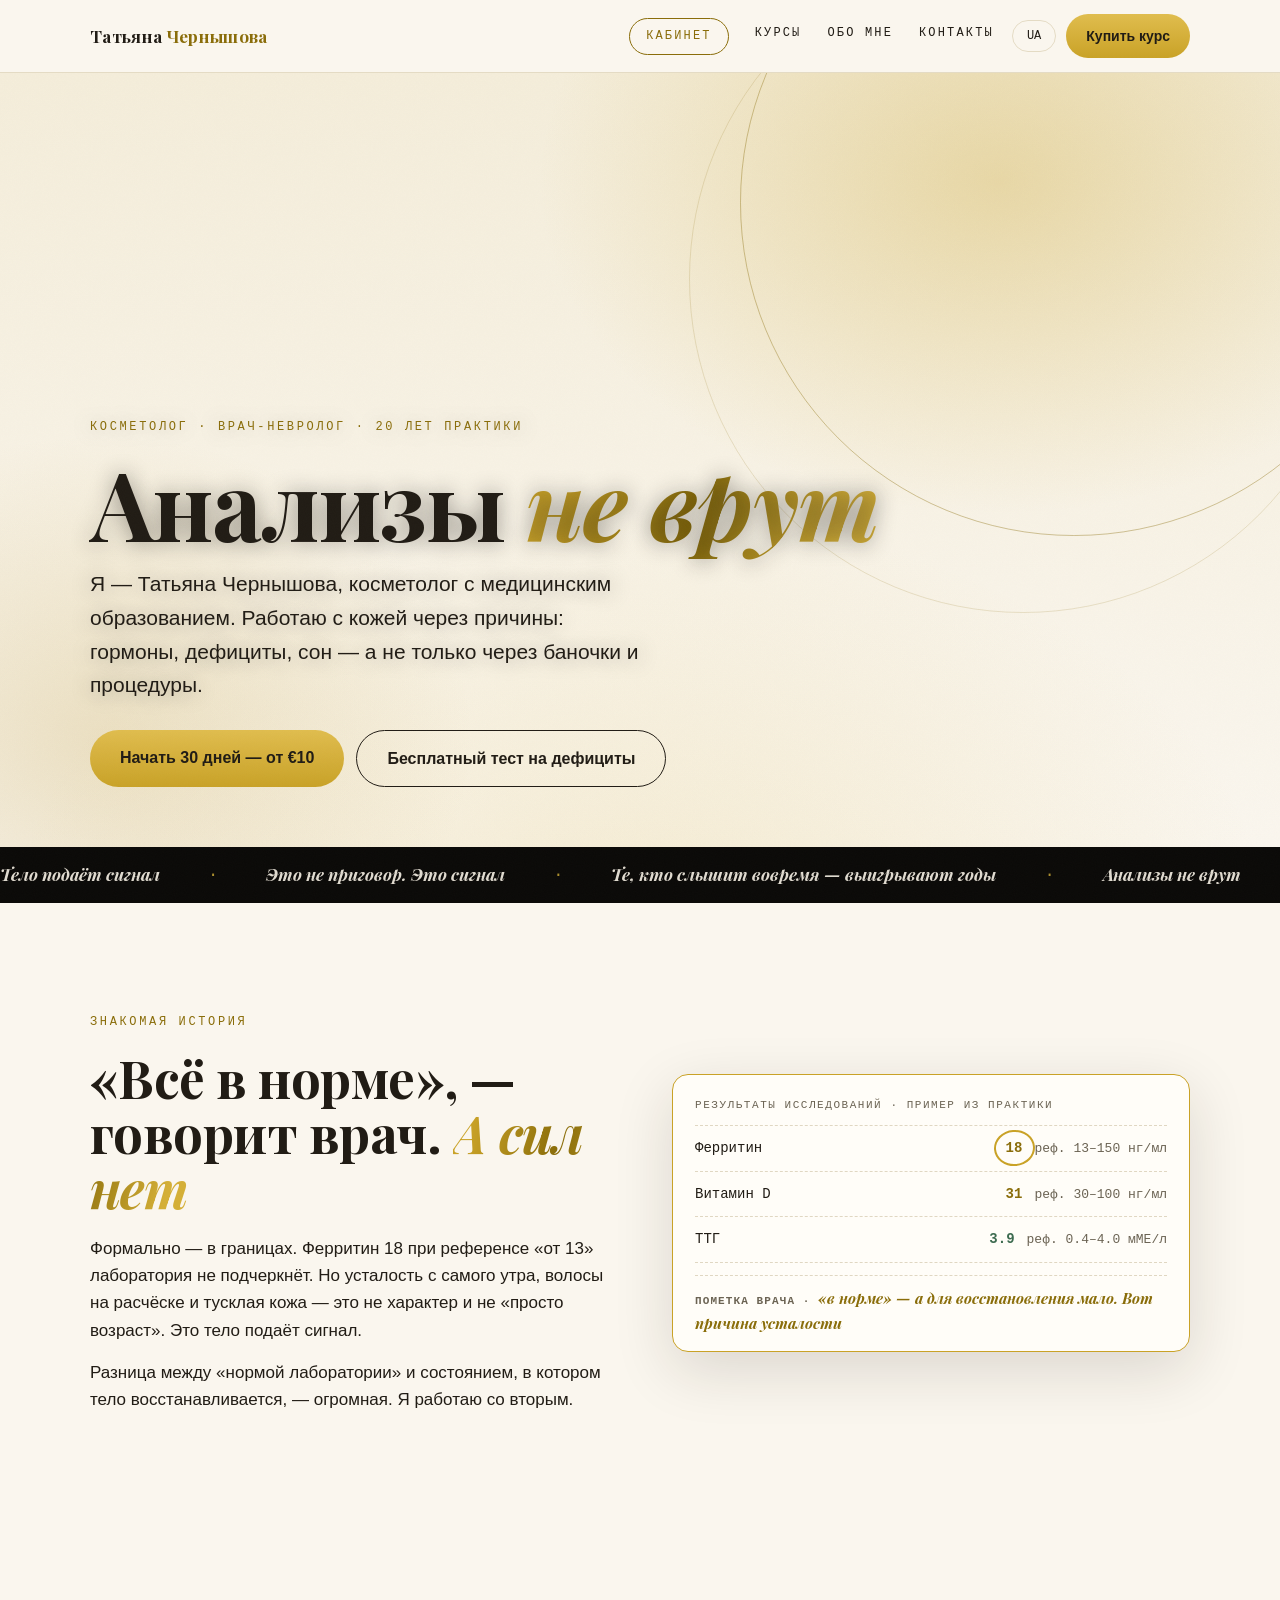
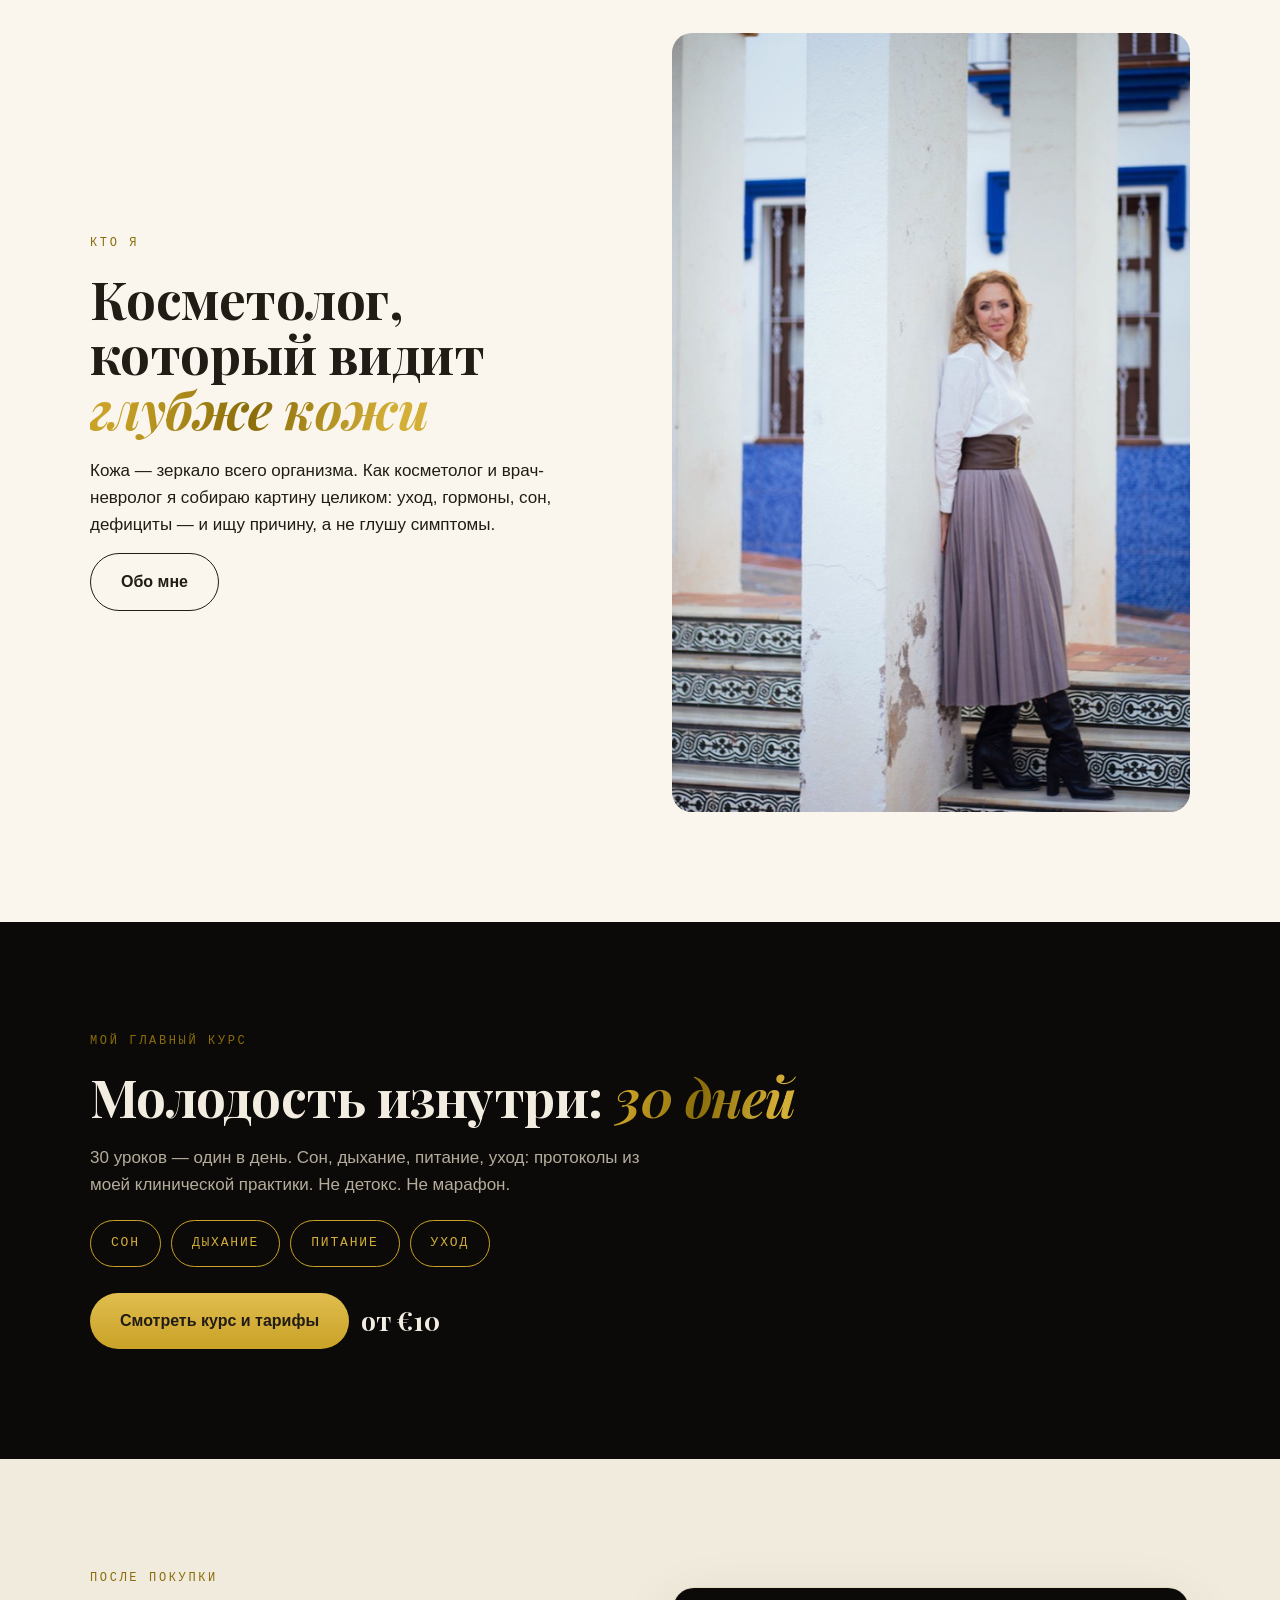
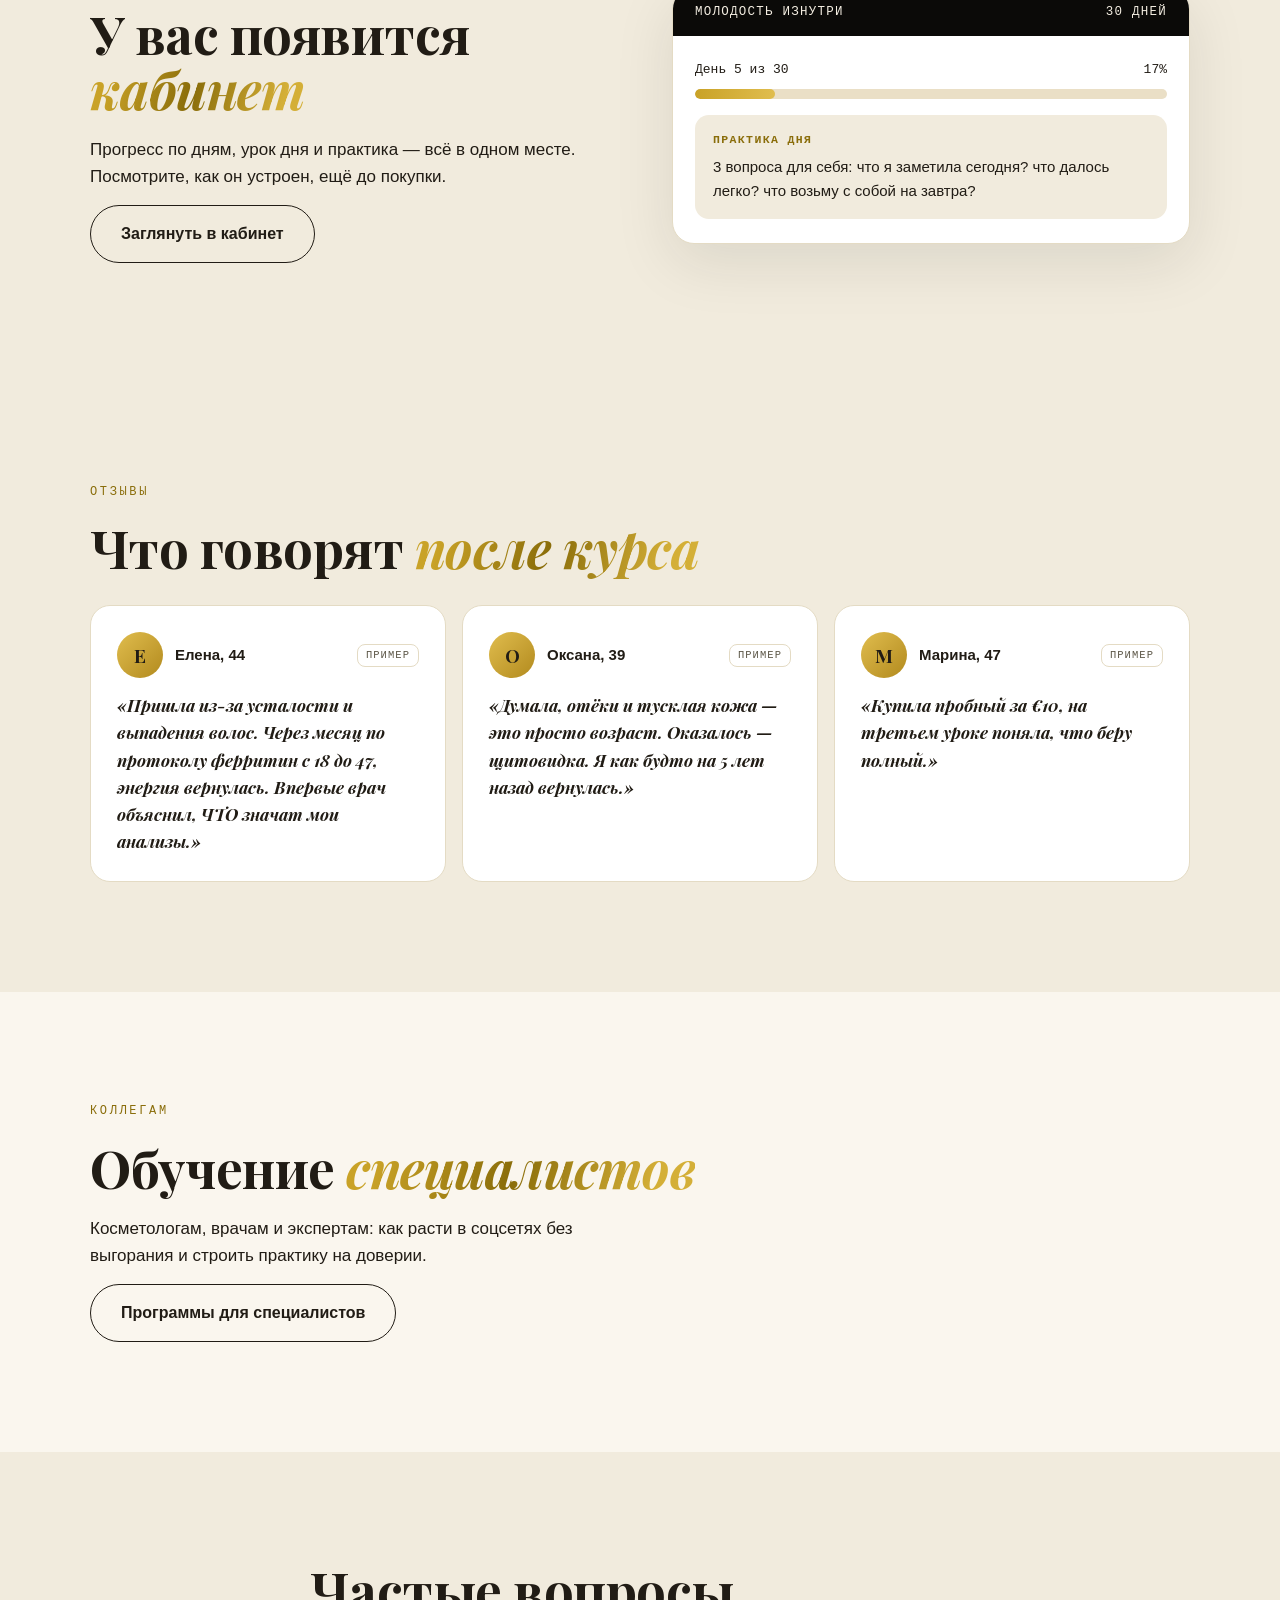
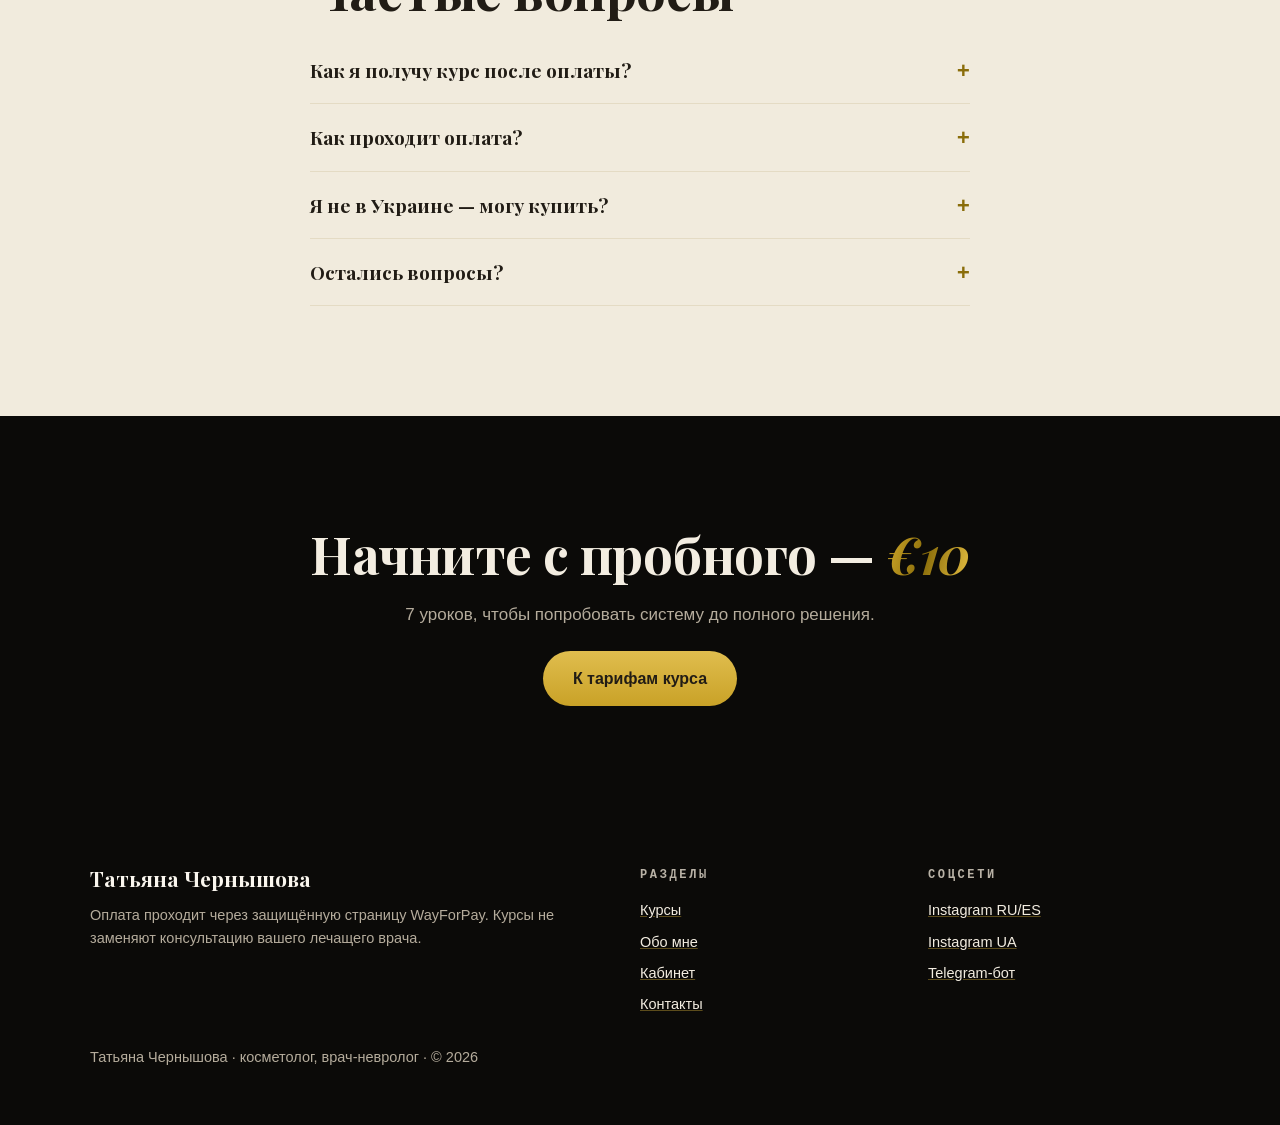
==== commit 72cbffac: "Enable reviews section as labeled template samples (gold monogram avatars, 'пример' tags) — texts/ph" ====
--- a/site/index.html
+++ b/site/index.html
@@ -199,7 +199,7 @@
 <script src="app.js"></script>
 <script>
 /* Отзывы: SHOW_REVIEWS=true когда Татьяна пришлёт реальные (заменить тексты!) */
-const SHOW_REVIEWS = false;
+const SHOW_REVIEWS = true;
 const REVIEWS = {
   ru: [
     { q: "Пришла из-за усталости и выпадения волос. Через месяц по протоколу ферритин с 18 до 47, энергия вернулась. Впервые врач объяснил, ЧТО значат мои анализы.", a: "Елена, 44", demo: true },
@@ -220,10 +220,18 @@
   grid.replaceChildren();
   REVIEWS[lang].forEach(function (r) {
     const c = document.createElement("div"); c.className = "tariff";
+    const head = document.createElement("div"); head.className = "r-head";
+    const ava = document.createElement("span"); ava.className = "r-ava"; ava.textContent = r.a.trim()[0];
+    const nm = document.createElement("span"); nm.className = "r-name"; nm.textContent = r.a;
+    head.append(ava, nm);
+    if (r.demo) {
+      const tg = document.createElement("span"); tg.className = "r-tag";
+      tg.textContent = lang === "ua" ? "приклад" : "пример";
+      head.append(tg);
+    }
     const q = document.createElement("p"); q.style.cssText = "font-family:var(--serif);font-style:italic;font-size:17px;flex:1";
     q.textContent = "«" + r.q + "»";
-    const a = document.createElement("span"); a.className = "t-name"; a.textContent = r.a + (r.demo ? " · пример" : "");
-    c.append(q, a);
+    c.append(head, q);
     grid.append(c);
   });
 }
--- a/site/style.css
+++ b/site/style.css
@@ -374,3 +374,14 @@
   color: var(--ink-soft); margin: 6px 0 4px;
 }
 .pay-note { font-size: 12.5px; color: var(--ink-soft); text-align: center; margin-top: 8px; }
+
+/* ── отзывы: аватар-монограмма ── */
+.r-head { display: flex; align-items: center; gap: 12px; margin-bottom: 14px; }
+.r-ava {
+  width: 46px; height: 46px; border-radius: 50%; flex: none;
+  background: linear-gradient(135deg, #e0bd4e, #b28a1e); color: #211c15;
+  display: flex; align-items: center; justify-content: center;
+  font-family: var(--serif); font-weight: 700; font-size: 19px;
+}
+.r-name { font-weight: 600; font-size: 15px; }
+.r-tag { font-family: var(--mono); font-size: 10.5px; letter-spacing: .1em; text-transform: uppercase; color: var(--ink-soft); border: 1px solid var(--line); border-radius: 8px; padding: 2px 8px; margin-left: auto; }
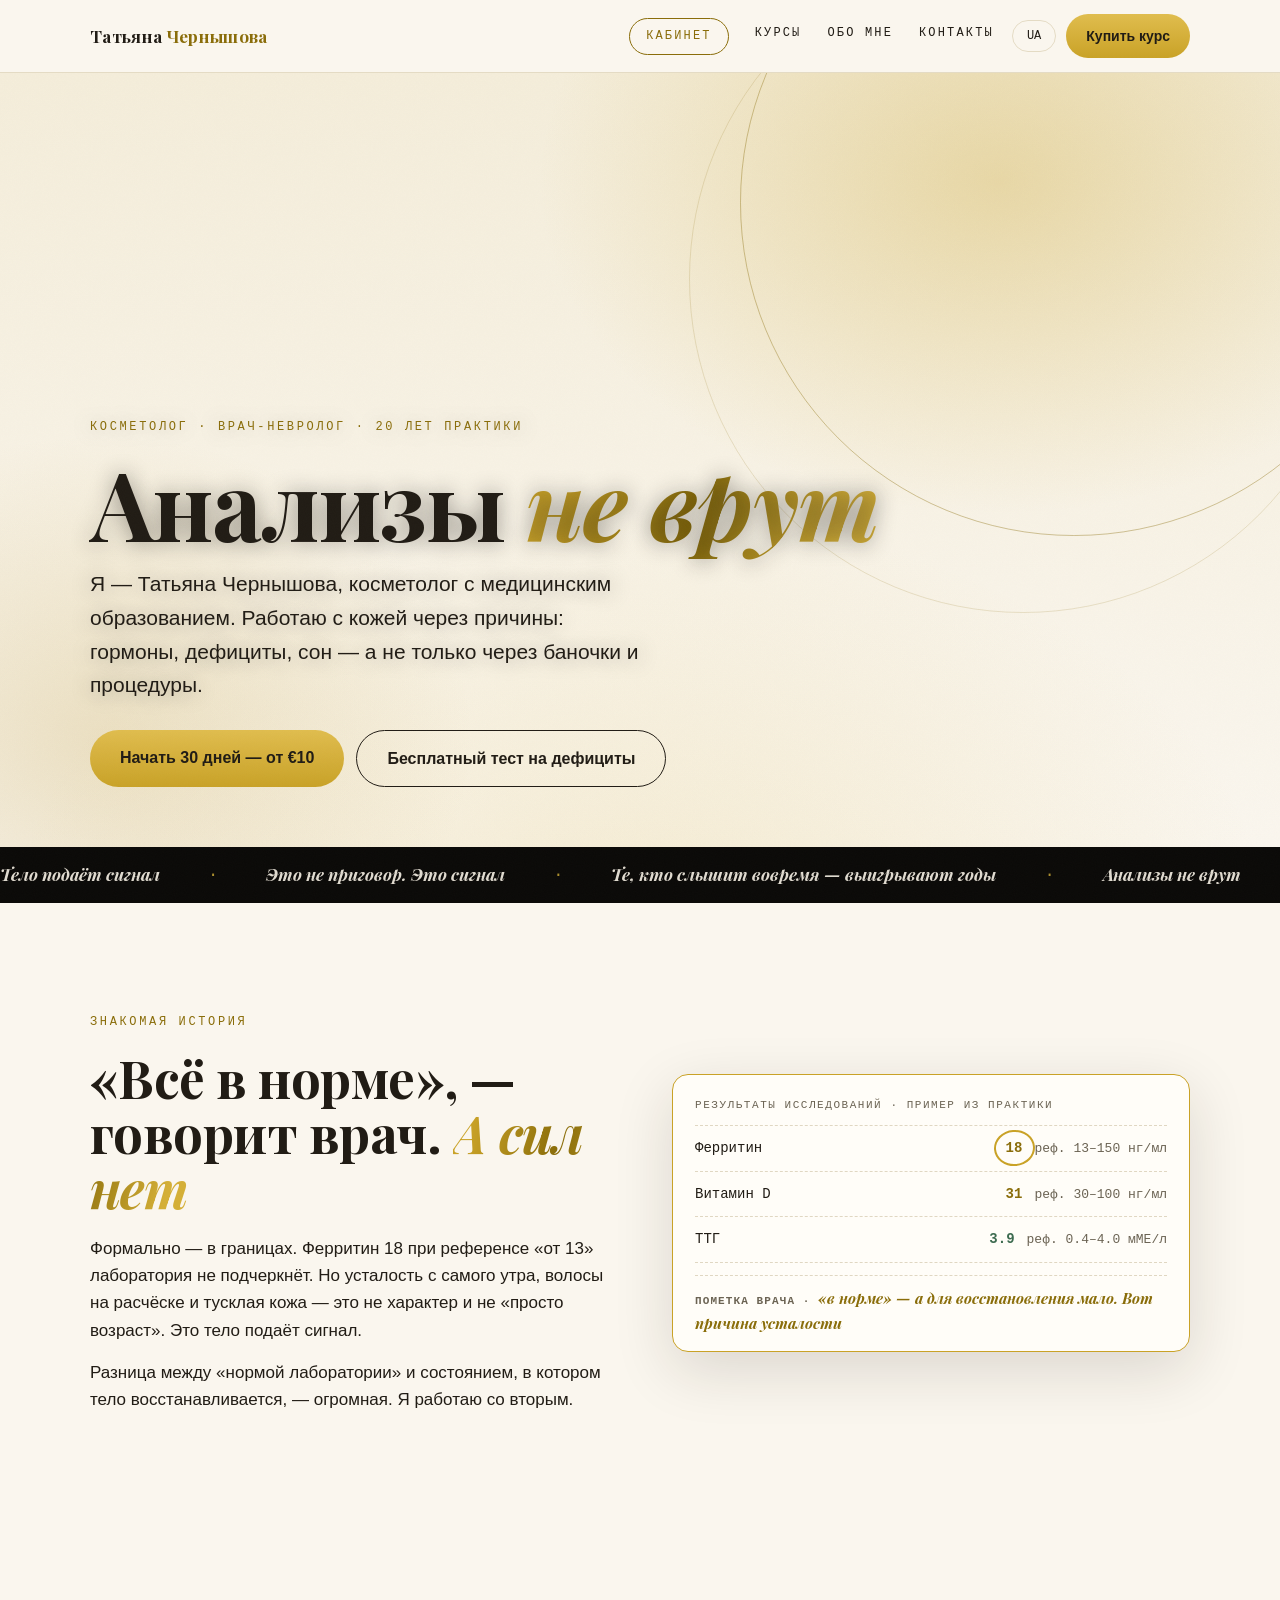
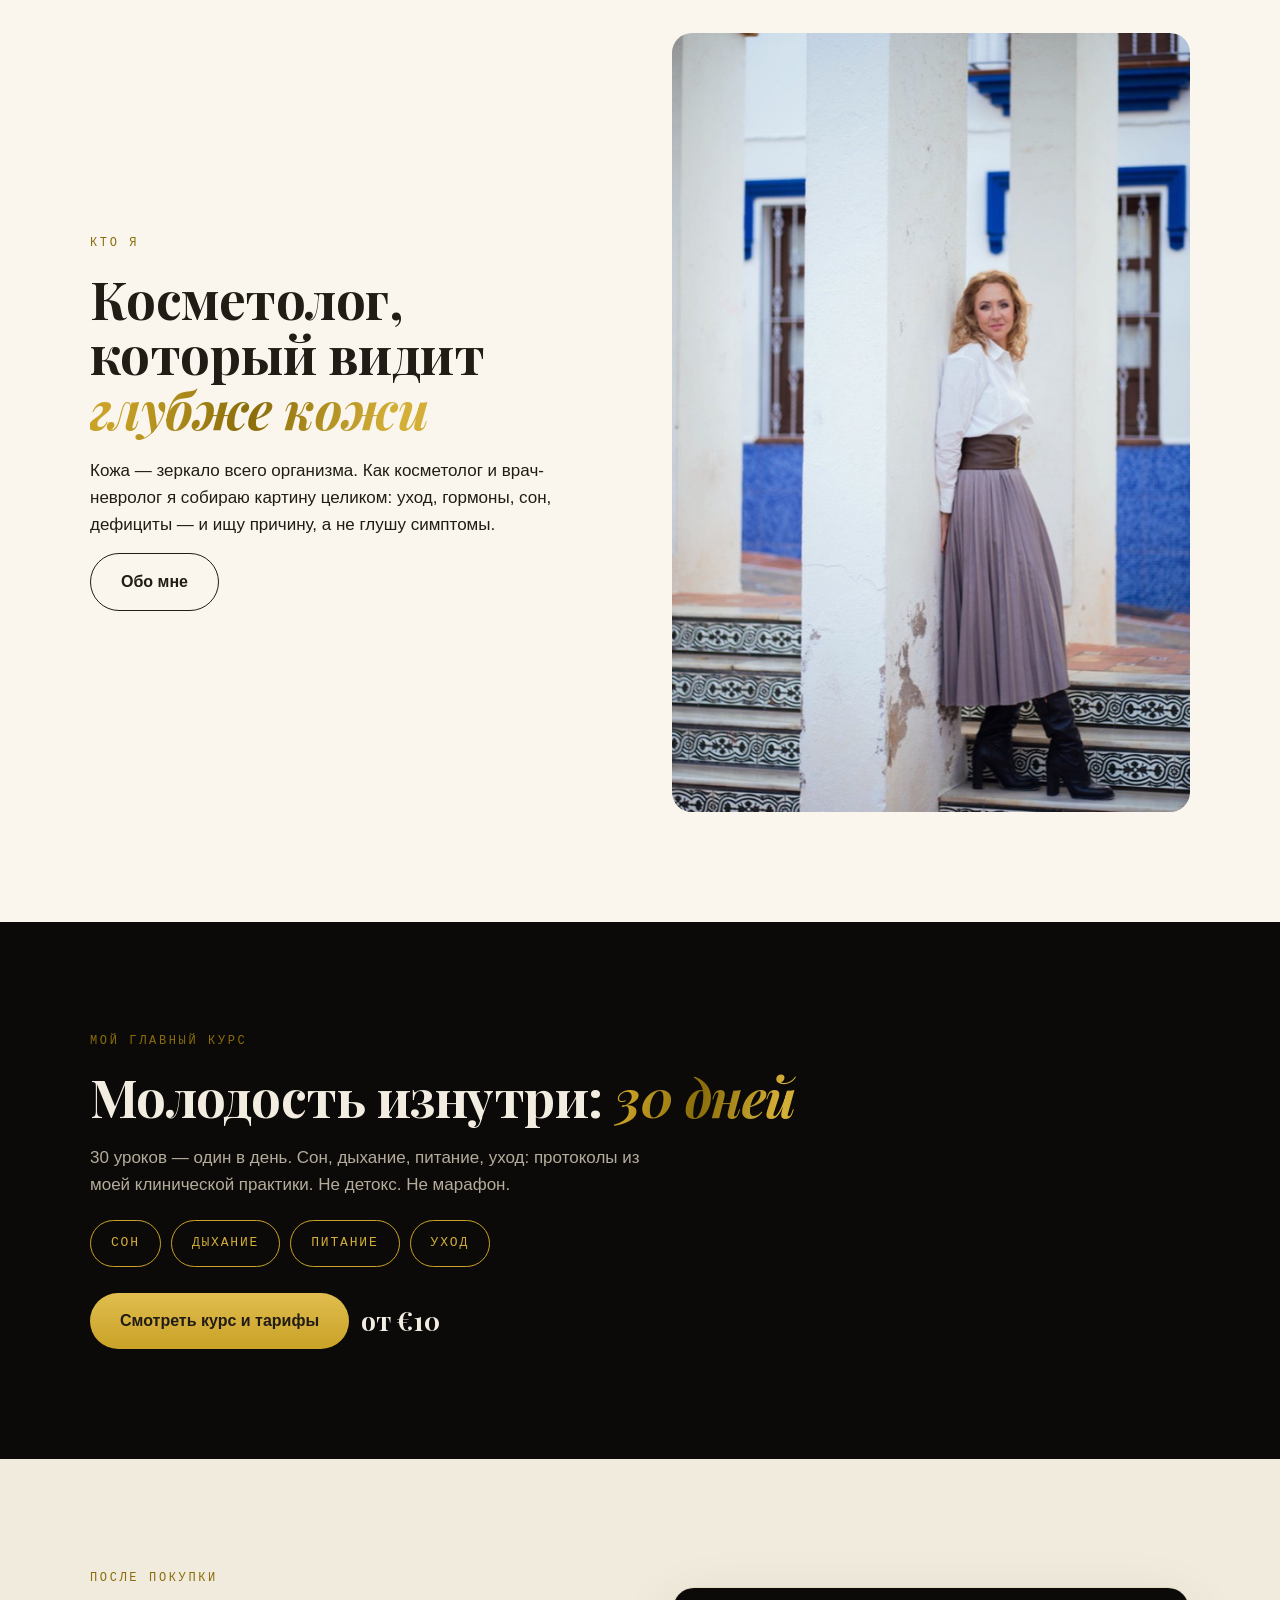
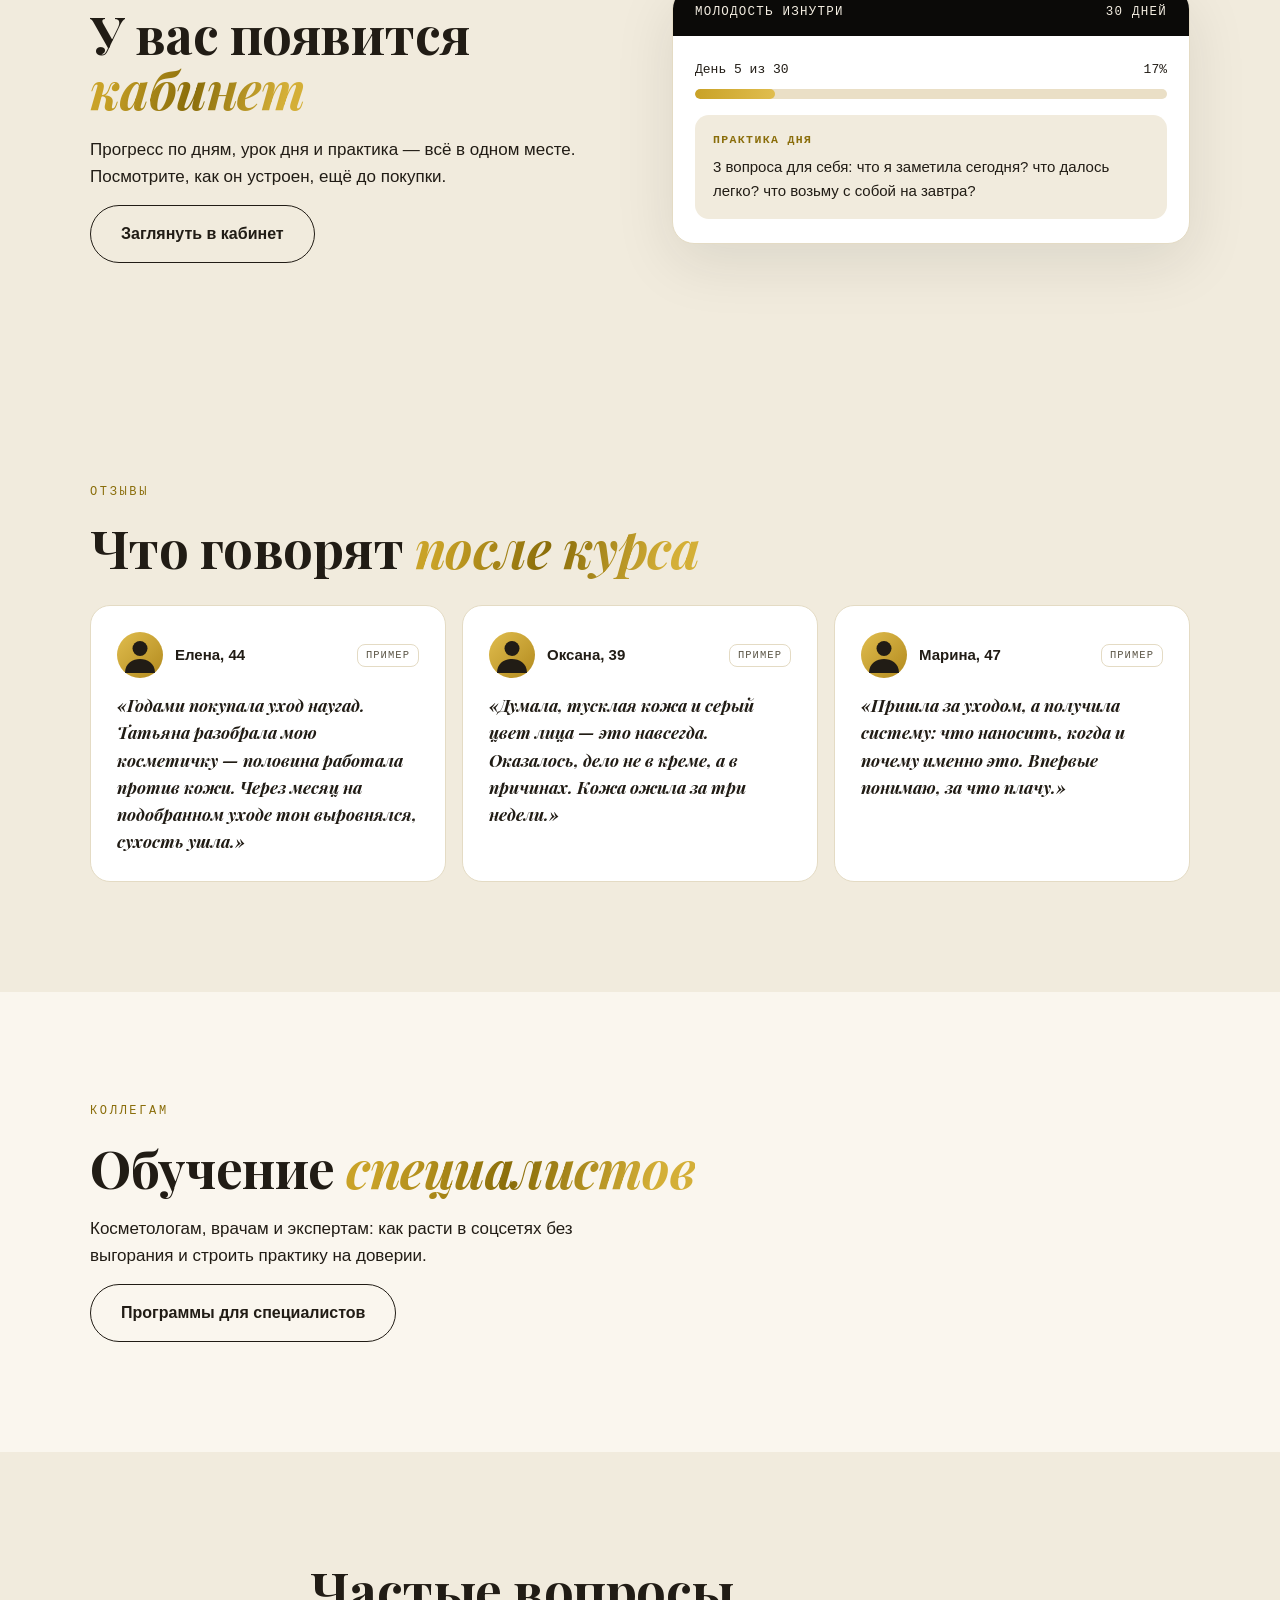
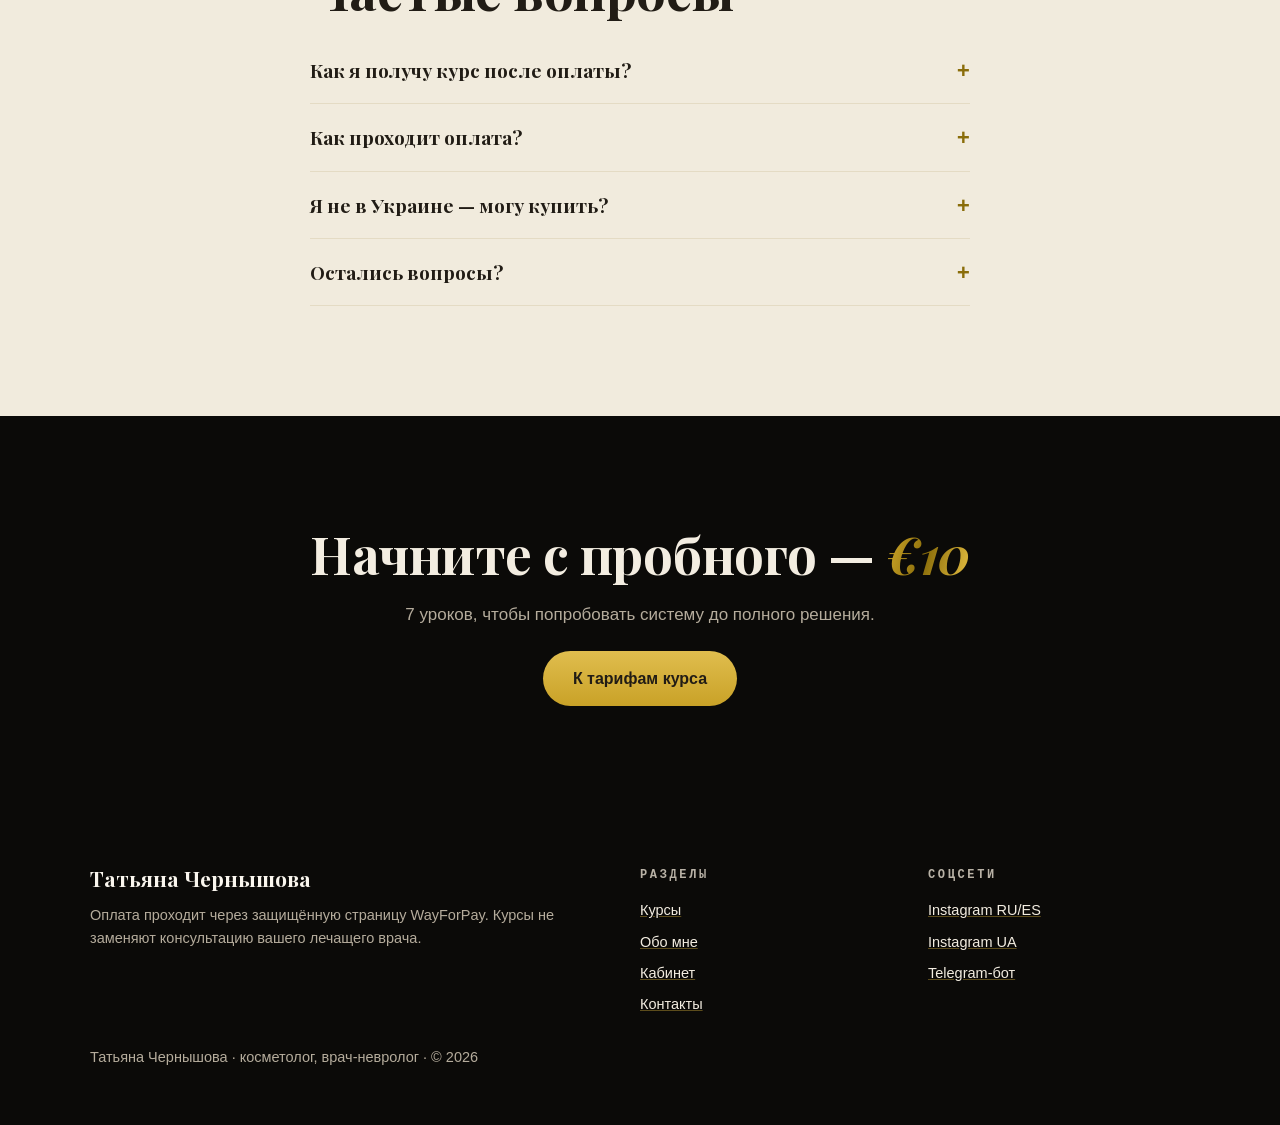
==== commit 0f13380f: "Review samples rewritten to cosmetology topics (skincare, tone, routine), silhouette avatars with ph" ====
--- a/site/index.html
+++ b/site/index.html
@@ -202,14 +202,14 @@
 const SHOW_REVIEWS = true;
 const REVIEWS = {
   ru: [
-    { q: "Пришла из-за усталости и выпадения волос. Через месяц по протоколу ферритин с 18 до 47, энергия вернулась. Впервые врач объяснил, ЧТО значат мои анализы.", a: "Елена, 44", demo: true },
-    { q: "Думала, отёки и тусклая кожа — это просто возраст. Оказалось — щитовидка. Я как будто на 5 лет назад вернулась.", a: "Оксана, 39", demo: true },
-    { q: "Купила пробный за €10, на третьем уроке поняла, что беру полный.", a: "Марина, 47", demo: true },
+    { q: "Годами покупала уход наугад. Татьяна разобрала мою косметичку — половина работала против кожи. Через месяц на подобранном уходе тон выровнялся, сухость ушла.", a: "Елена, 44", demo: true },
+    { q: "Думала, тусклая кожа и серый цвет лица — это навсегда. Оказалось, дело не в креме, а в причинах. Кожа ожила за три недели.", a: "Оксана, 39", demo: true },
+    { q: "Пришла за уходом, а получила систему: что наносить, когда и почему именно это. Впервые понимаю, за что плачу.", a: "Марина, 47", demo: true },
   ],
   ua: [
-    { q: "Прийшла через втому й випадіння волосся. За місяць за протоколом феритин з 18 до 47, енергія повернулася. Вперше лікар пояснив, ЩО означають мої аналізи.", a: "Олена, 44", demo: true },
-    { q: "Думала, набряки й тьмяна шкіра — це просто вік. Виявилося — щитоподібна. Я ніби на 5 років назад повернулася.", a: "Оксана, 39", demo: true },
-    { q: "Купила пробний за €10, на третьому уроці зрозуміла, що беру повний.", a: "Марина, 47", demo: true },
+    { q: "Роками купувала догляд навмання. Тетяна розібрала мою косметичку — половина працювала проти шкіри. За місяць на підібраному догляді тон вирівнявся, сухість пішла.", a: "Олена, 44", demo: true },
+    { q: "Думала, тьмяна шкіра й сірий колір обличчя — це назавжди. Виявилося, справа не в кремі, а в причинах. Шкіра ожила за три тижні.", a: "Оксана, 39", demo: true },
+    { q: "Прийшла по догляд, а отримала систему: що наносити, коли й чому саме це. Вперше розумію, за що плачу.", a: "Марина, 47", demo: true },
   ],
 };
 function renderReviews() {
@@ -221,7 +221,14 @@
   REVIEWS[lang].forEach(function (r) {
     const c = document.createElement("div"); c.className = "tariff";
     const head = document.createElement("div"); head.className = "r-head";
-    const ava = document.createElement("span"); ava.className = "r-ava"; ava.textContent = r.a.trim()[0];
+    const ava = document.createElement("span"); ava.className = "r-ava";
+    if (r.photo) {
+      const im = document.createElement("img"); im.src = r.photo; im.alt = r.a;
+      im.style.cssText = "width:100%;height:100%;object-fit:cover;border-radius:50%";
+      ava.append(im);
+    } else {
+      ava.innerHTML = '<svg viewBox="0 0 46 46" width="46" height="46" aria-hidden="true"><circle cx="23" cy="16.5" r="7.5" fill="#211c15"/><path d="M8 41c0-10 8-14 15-14s15 4 15 14" fill="#211c15"/></svg>';
+    }
     const nm = document.createElement("span"); nm.className = "r-name"; nm.textContent = r.a;
     head.append(ava, nm);
     if (r.demo) {
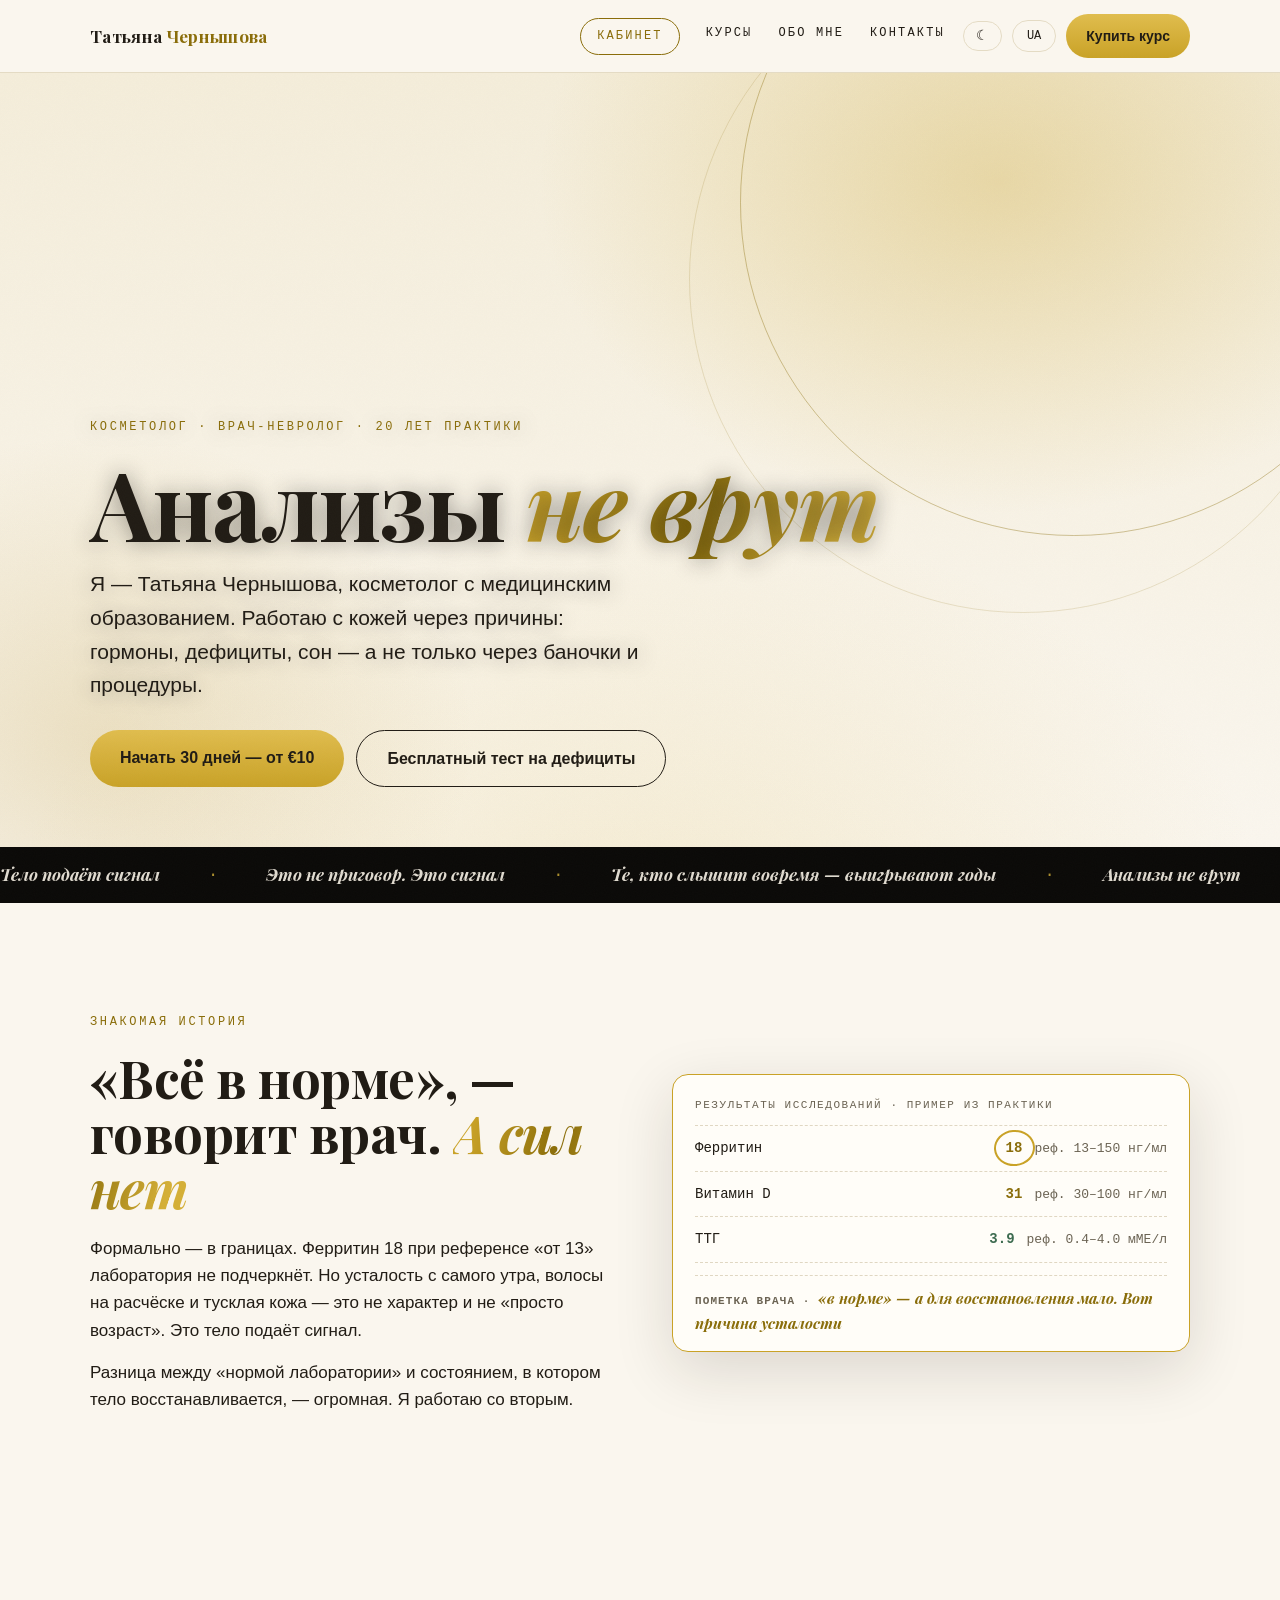
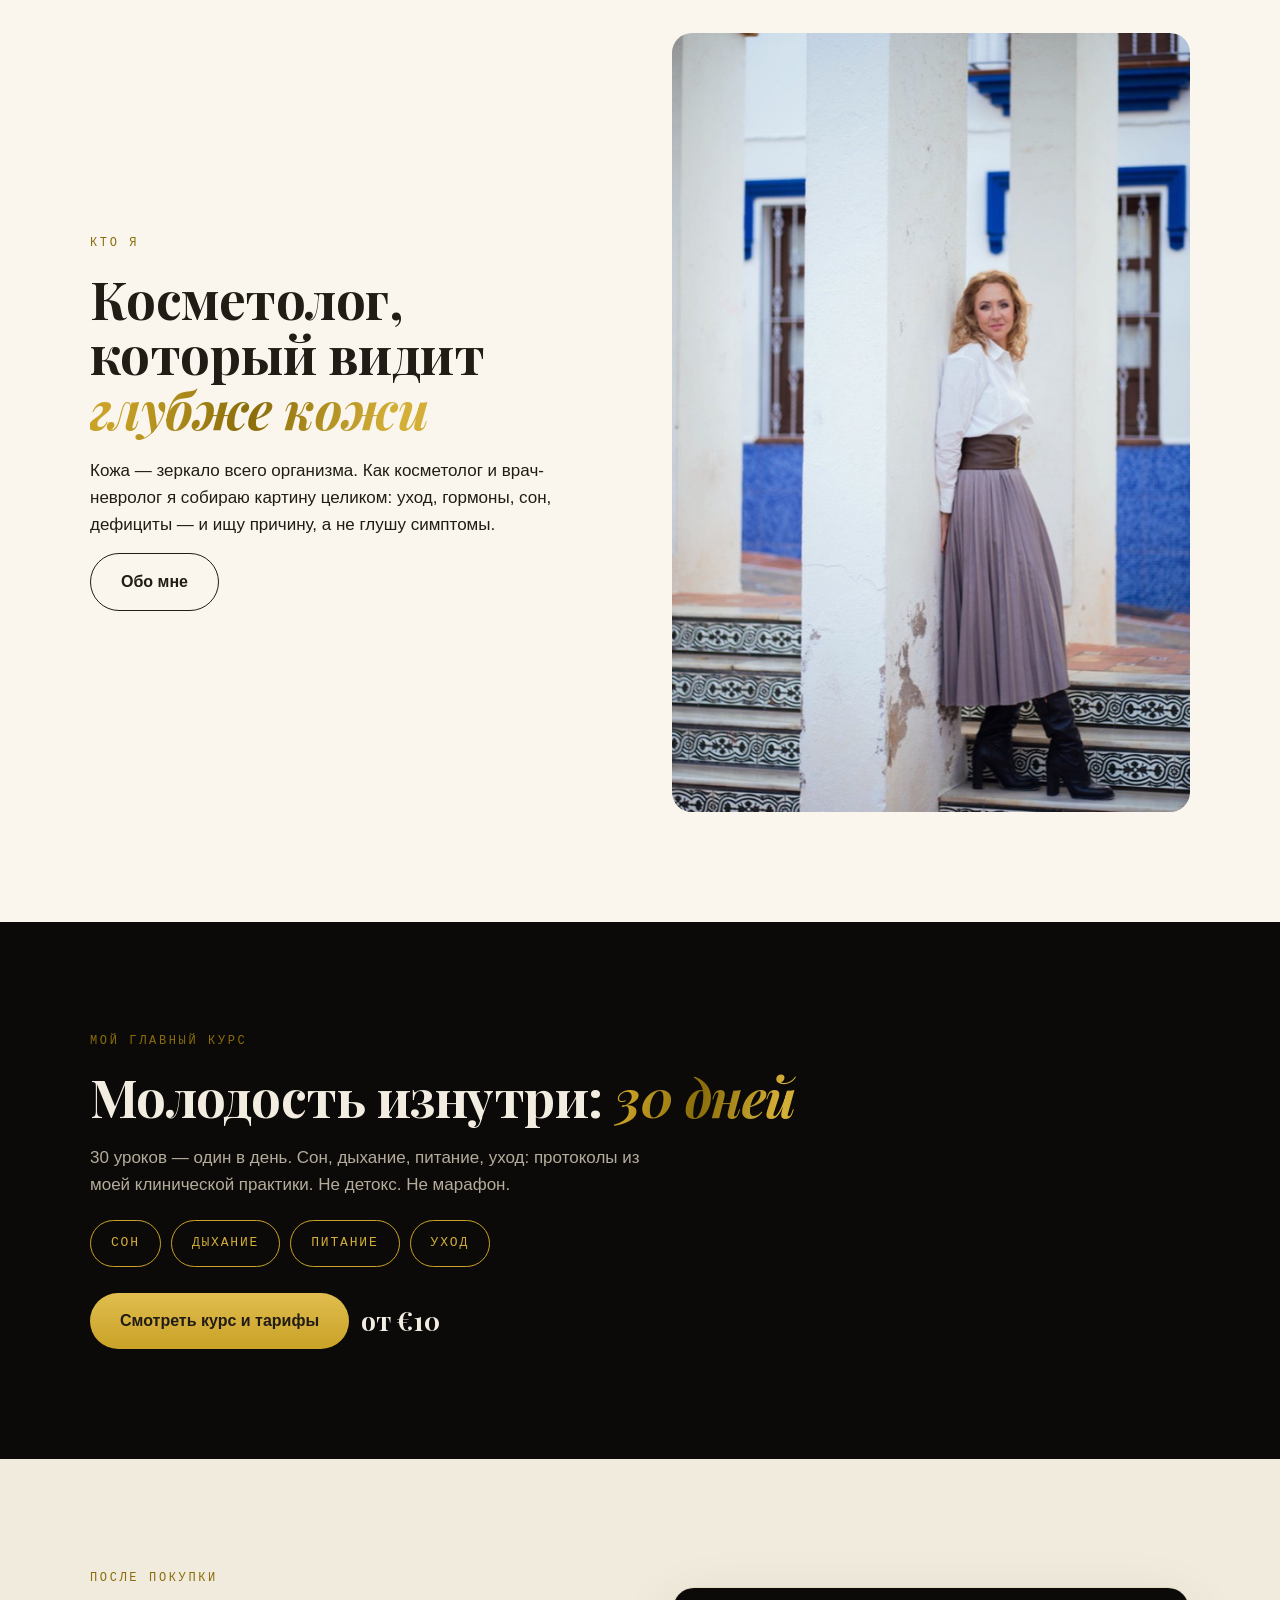
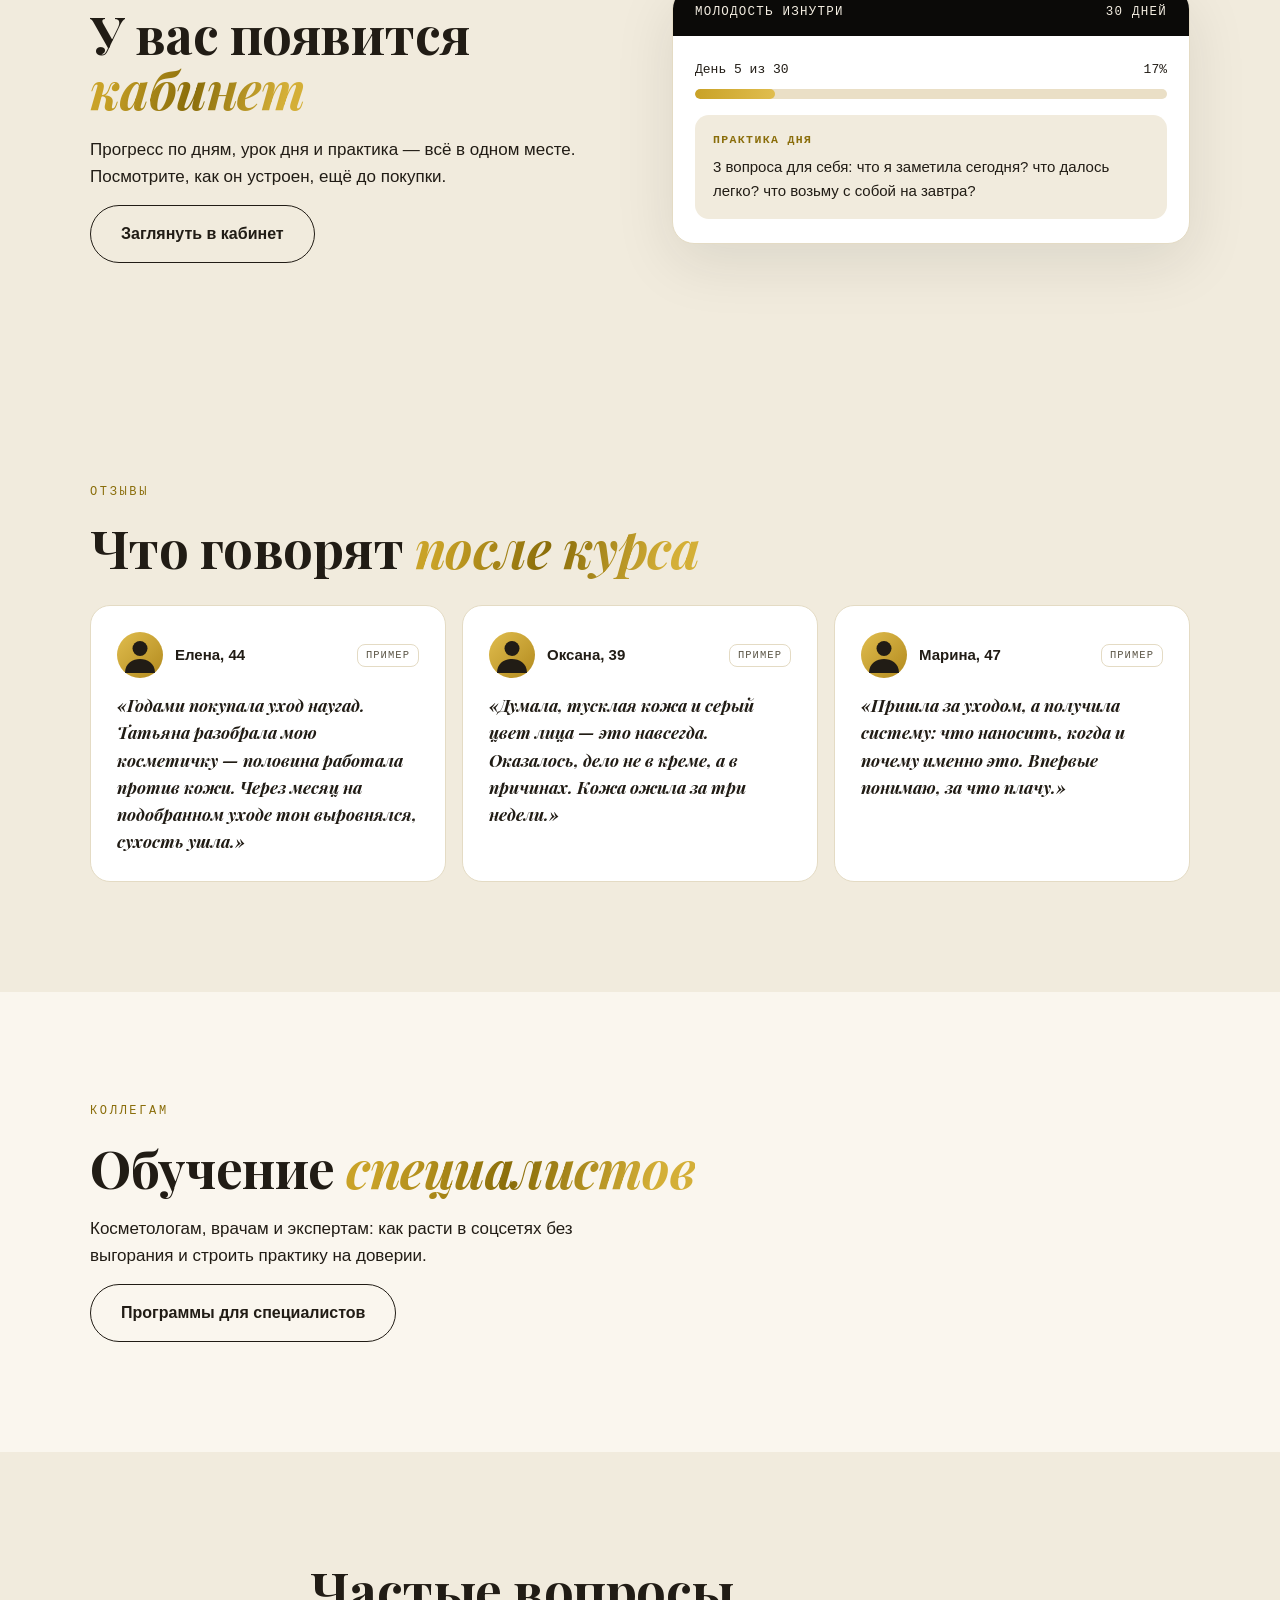
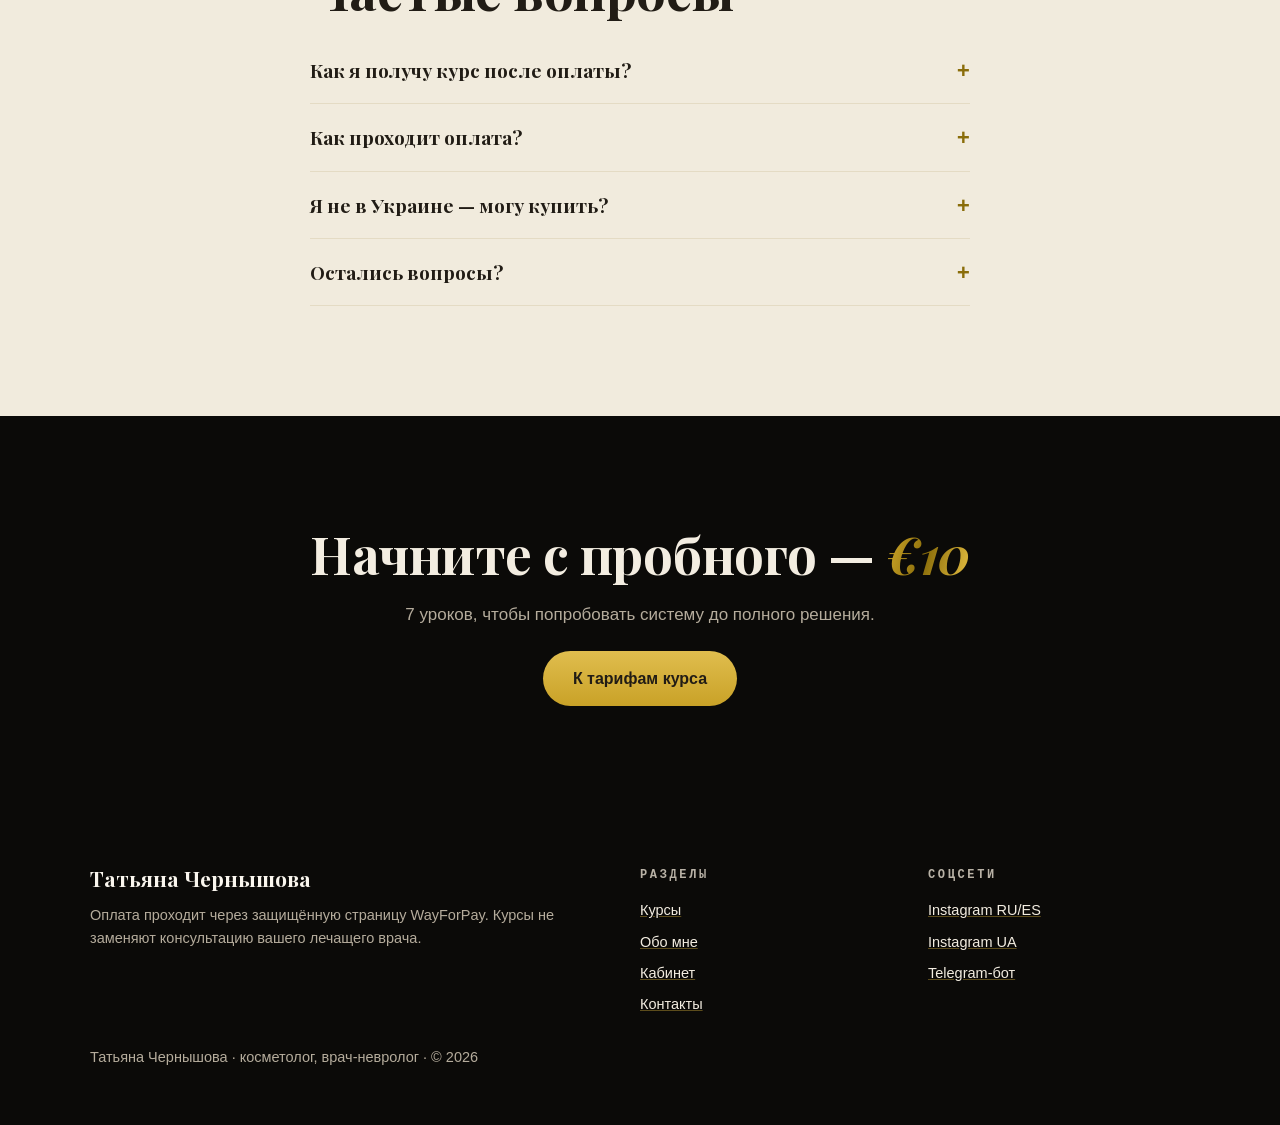
==== commit dff183d6: "Day/night theme toggle: dark-luxe as data-theme override, sun/moon button in header and mobile menu," ====
--- a/site/index.html
+++ b/site/index.html
@@ -14,6 +14,7 @@
 <link rel="icon" type="image/png" sizes="64x64" href="img/favicon.png">
 <link rel="preload" href="fonts/playfair-normal-cyrillic.woff2" as="font" type="font/woff2" crossorigin>
 <link rel="preload" href="fonts/playfair-normal-latin.woff2" as="font" type="font/woff2" crossorigin>
+<script>try{var _t=localStorage.getItem("theme");if(_t){document.documentElement.dataset.theme=_t}else if(matchMedia("(prefers-color-scheme: dark)").matches){document.documentElement.dataset.theme="dark"}}catch(e){}</script>
 <link rel="stylesheet" href="style.css">
 </head>
 <body data-page="home">
@@ -27,6 +28,7 @@
     <a data-keep-lang data-i18n="nav_contacts" href="contacts.html">Контакты</a>
   </nav>
   <div class="top-cta">
+    <button class="theme-t" onclick="toggleTheme()" aria-label="Тема">☾</button>
     <button class="lang-t" id="lang-t" onclick="toggleLang()">UA</button>
     <a class="btn sm" data-keep-lang data-i18n="nav_buy" href="courses.html#tariffs">Купить курс</a>
     <button class="burger" onclick="openSheet()" aria-label="Меню"><i></i><i></i><i></i></button>
@@ -35,6 +37,7 @@
 <div class="sheet" id="sheet">
   <button class="close" onclick="closeSheet()" aria-label="Закрыть">×</button>
   <button class="lang-t" onclick="toggleLang()">UA</button>
+  <button class="theme-t" onclick="toggleTheme()" aria-label="Тема">☾</button>
   <a class="nav-cab" data-keep-lang data-i18n="nav_cabinet" href="cabinet.html">Кабинет</a>
   <a data-keep-lang data-i18n="nav_courses" href="courses.html">Курсы</a>
   <a data-keep-lang data-i18n="nav_about" href="about.html">Обо мне</a>
--- a/site/style.css
+++ b/site/style.css
@@ -385,3 +385,40 @@
 }
 .r-name { font-weight: 600; font-size: 15px; }
 .r-tag { font-family: var(--mono); font-size: 10.5px; letter-spacing: .1em; text-transform: uppercase; color: var(--ink-soft); border: 1px solid var(--line); border-radius: 8px; padding: 2px 8px; margin-left: auto; }
+
+/* ══ тема «вечер»: тёмный люкс (переключатель ☾/☀) ══ */
+:root[data-theme="dark"] {
+  --paper: #141210; --paper-2: #1c1915; --card: #201c17;
+  --ink: #f3ede1; --ink-soft: #b5ac9c;
+  --accent: #d4af37; --accent-ink: #b8912e; --gold-l: #e3c15c;
+  --line: rgba(212,175,55,.22);
+}
+:root[data-theme="dark"] .hero-full {
+  background:
+    radial-gradient(58vw 42vw at 78% 14%, rgba(212,175,55,.26), transparent 62%),
+    radial-gradient(44vw 36vw at 8% 86%, rgba(150,98,26,.30), transparent 66%),
+    radial-gradient(80vw 54vw at 50% 112%, rgba(227,193,92,.14), transparent 62%),
+    var(--deep);
+}
+:root[data-theme="dark"] .hero-full::before { border-color: rgba(212,175,55,.35); }
+:root[data-theme="dark"] .hero-full::after { border-color: rgba(212,175,55,.15); }
+@supports (background-clip: text) or (-webkit-background-clip: text) {
+  :root[data-theme="dark"] h1 em.acc, :root[data-theme="dark"] h2 em.acc {
+    background: linear-gradient(105deg, #e8c766 12%, #b28a1e 46%, #f0d78a 86%);
+    -webkit-background-clip: text; background-clip: text;
+    color: transparent; -webkit-text-fill-color: transparent;
+  }
+}
+:root[data-theme="dark"] .blank { box-shadow: 0 28px 90px rgba(0,0,0,.55); }
+:root[data-theme="dark"] .tariff.featured { box-shadow: 0 0 60px rgba(212,175,55,.16); }
+:root[data-theme="dark"] .lk-card input[type=text],
+:root[data-theme="dark"] .hw-form textarea,
+:root[data-theme="dark"] .day-list li:not(.lock) .st { border-color: rgba(212,175,55,.6); }
+:root[data-theme="dark"] .prog { background: #2a251e; }
+:root[data-theme="dark"] body::after { opacity: .05; }
+.theme-t {
+  font-family: var(--mono); font-size: 14px; cursor: pointer; border: 1px solid var(--line);
+  background: transparent; color: var(--ink); border-radius: 999px; padding: 7px 12px; line-height: 1;
+}
+.theme-t:focus-visible { outline: 3px solid var(--accent); outline-offset: 2px; }
+@media (max-width: 559px) { .top .theme-t { display: none; } }
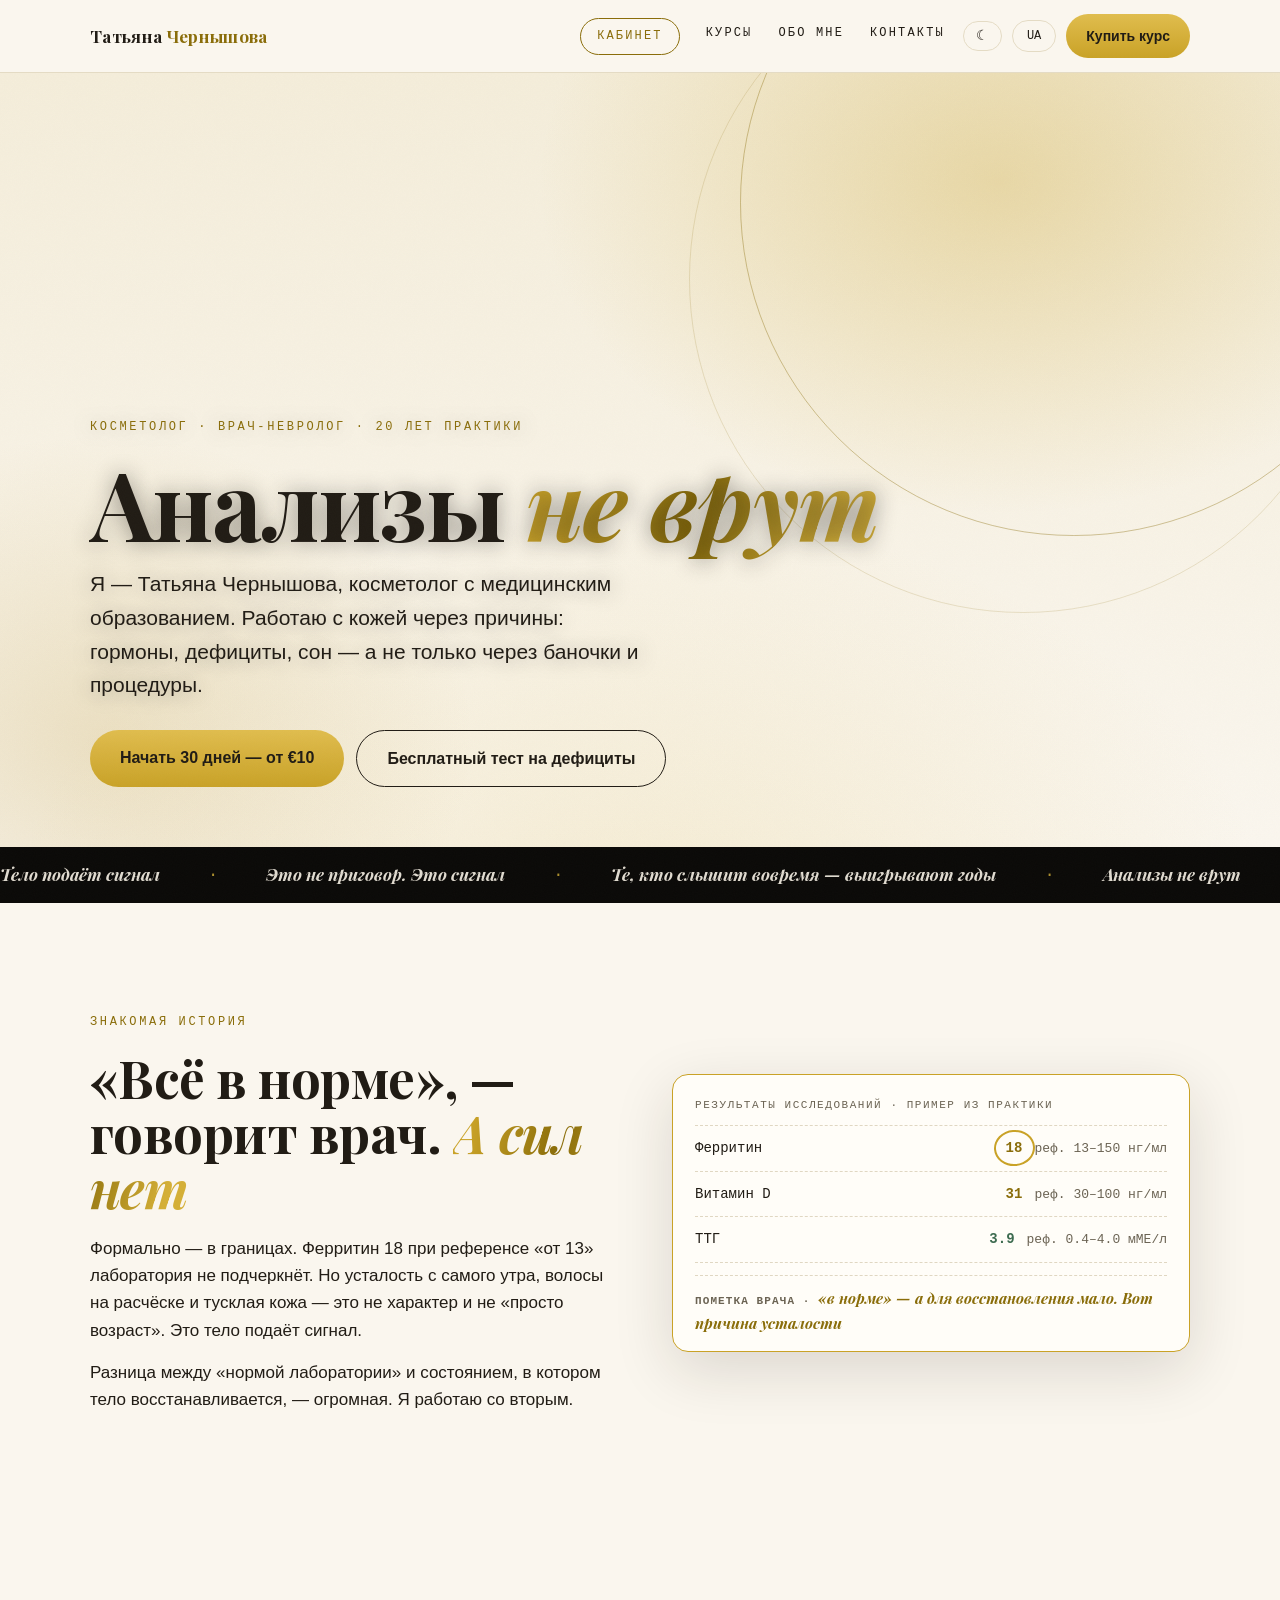
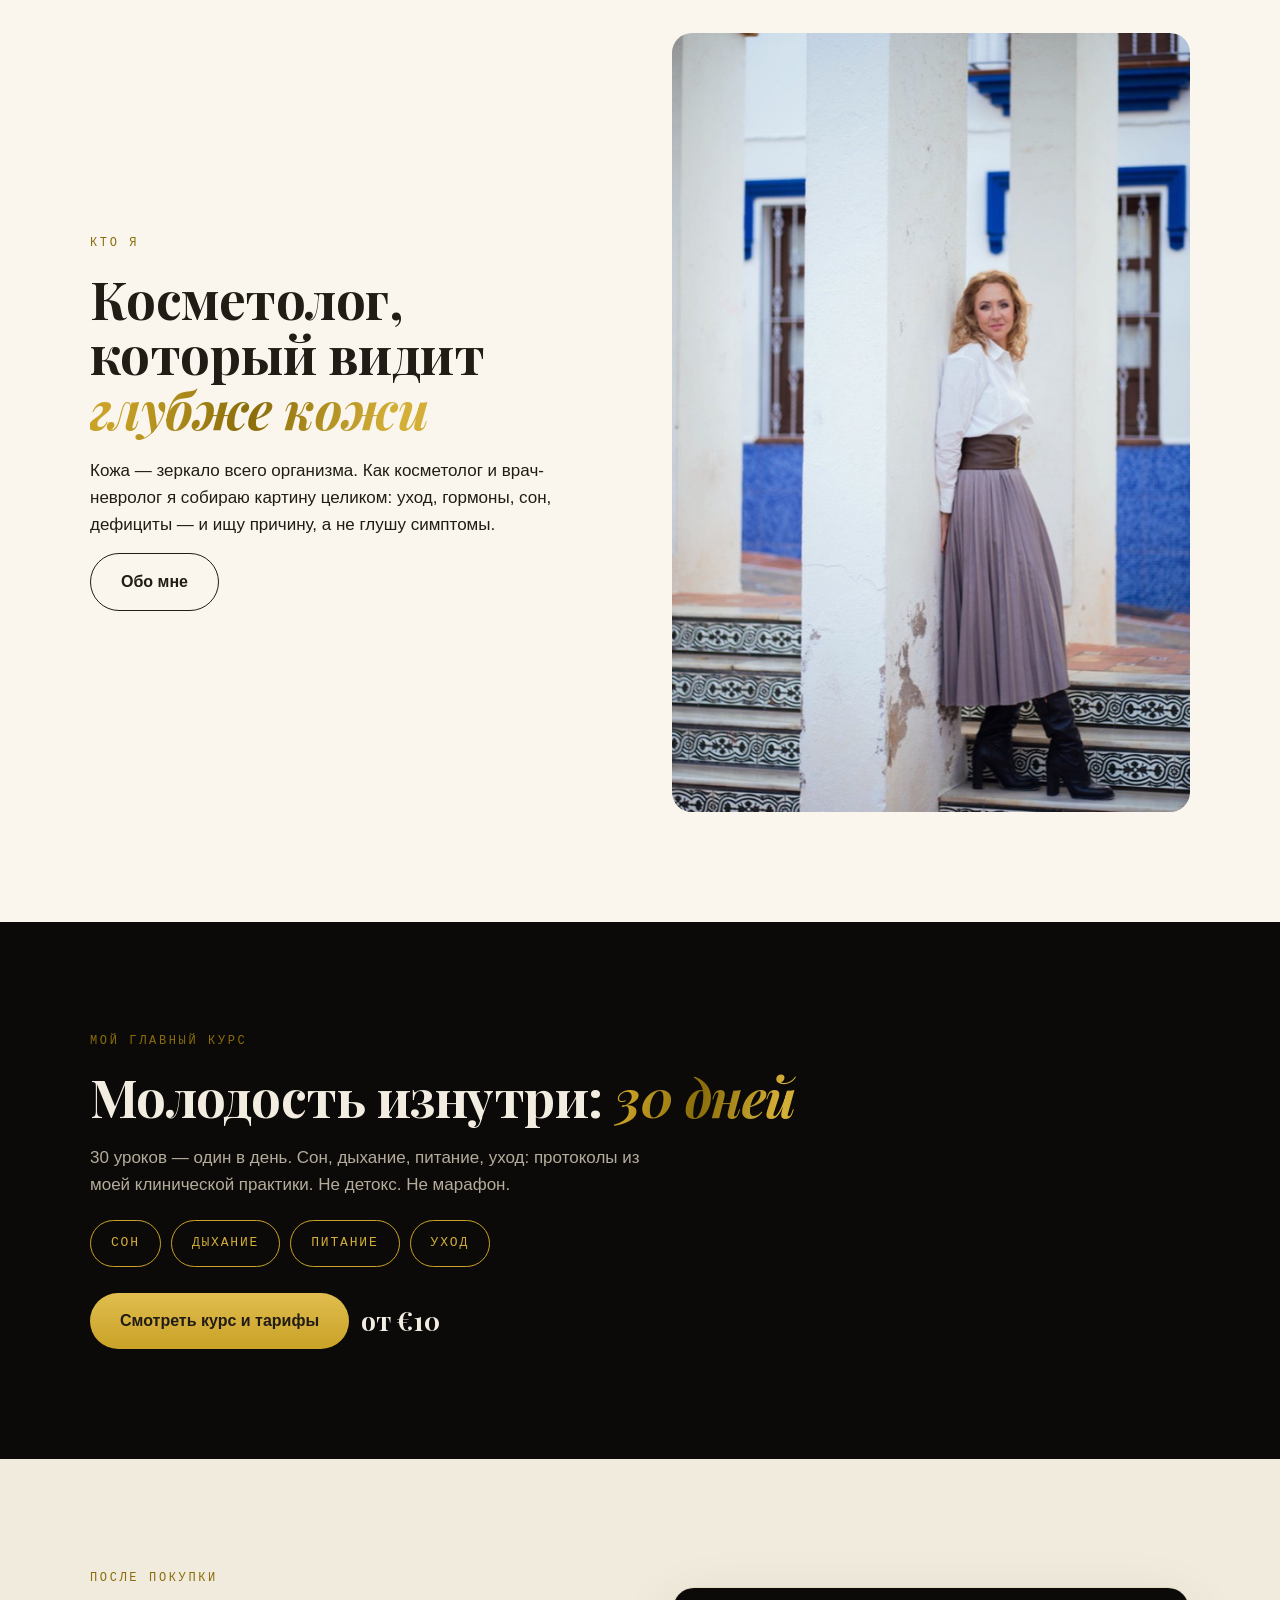
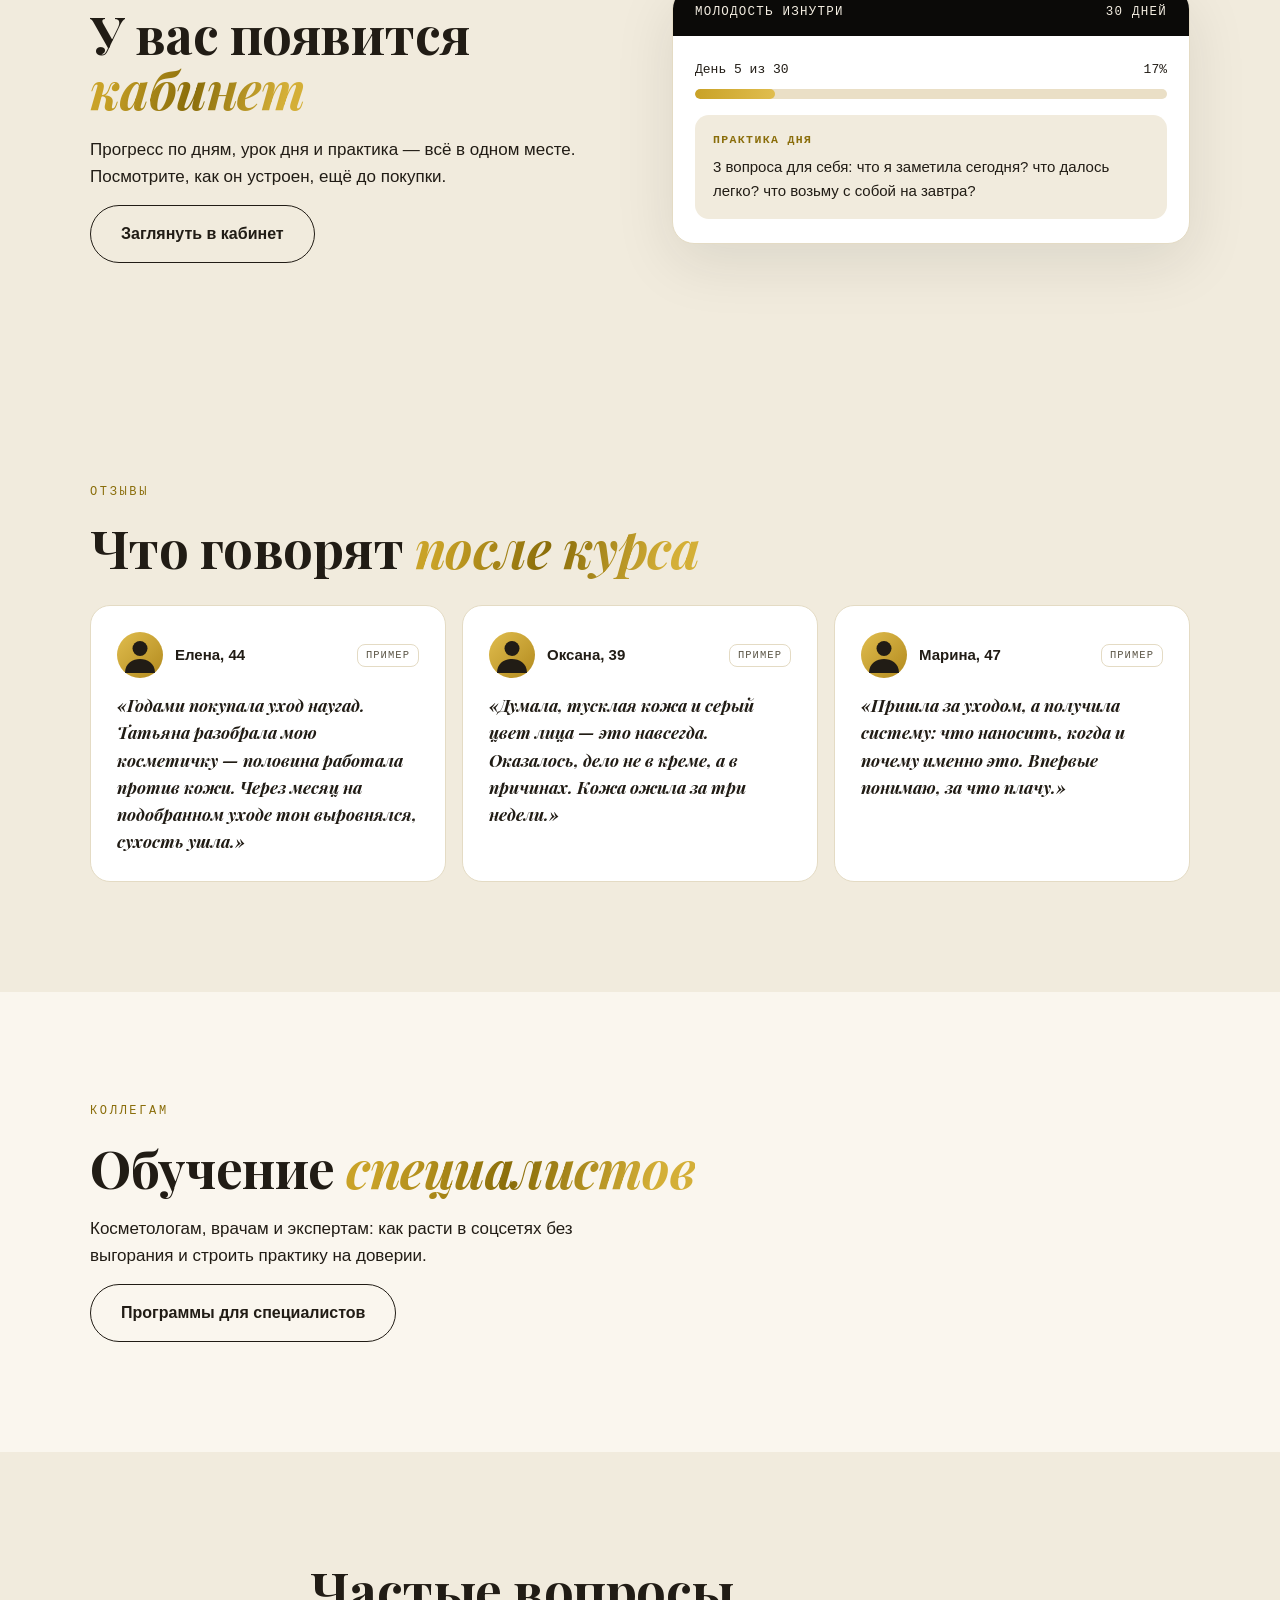
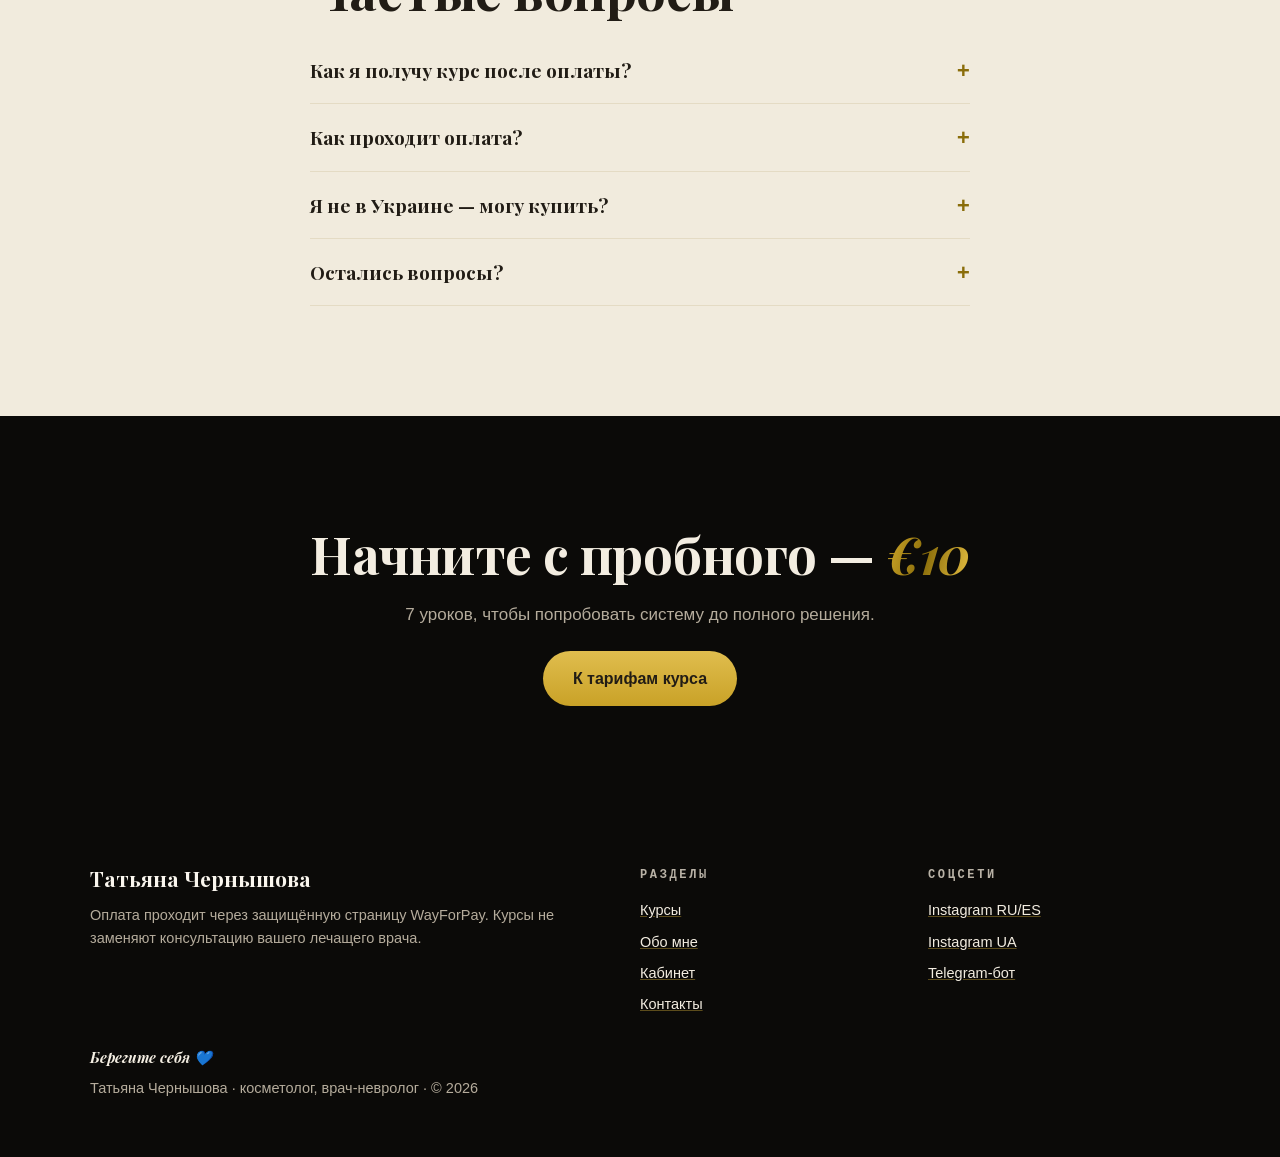
==== commit 103081fc: "Brand review pass: Tatiana's signature sign-off in footer (RU/UA), drop stale UA key Co-Authored-By:" ====
--- a/site/index.html
+++ b/site/index.html
@@ -189,12 +189,13 @@
       <div>
         <b class="eyebrow eyebrow--dim" data-i18n="f_soc">Соцсети</b>
         <ul>
-          <li><a href="https://www.instagram.com/doctor.chernyshova_spain" target="_blank" rel="noopener">Instagram RU/ES</a></li>
-          <li><a href="https://www.instagram.com/doctor.chernyshovatatiana" target="_blank" rel="noopener">Instagram UA</a></li>
+          <li><a href="https://www.instagram.com/doctor.chernyshova_spain/" target="_blank" rel="noopener">Instagram RU/ES</a></li>
+          <li><a href="https://www.instagram.com/doctor.chernyshovatatiana/" target="_blank" rel="noopener">Instagram UA</a></li>
           <li><a href="https://t.me/dr_chernyshova_bot" target="_blank" rel="noopener" onclick="track('site_bot_click','footer')">Telegram-бот</a></li>
         </ul>
       </div>
     </div>
+    <p data-i18n="f_sign" style="font-family:var(--serif); font-style:italic; color:var(--ivory); margin-bottom:8px">Берегите себя 💙</p>
     <p>Татьяна Чернышова · косметолог, врач-невролог · © 2026</p>
   </div>
 </footer>
